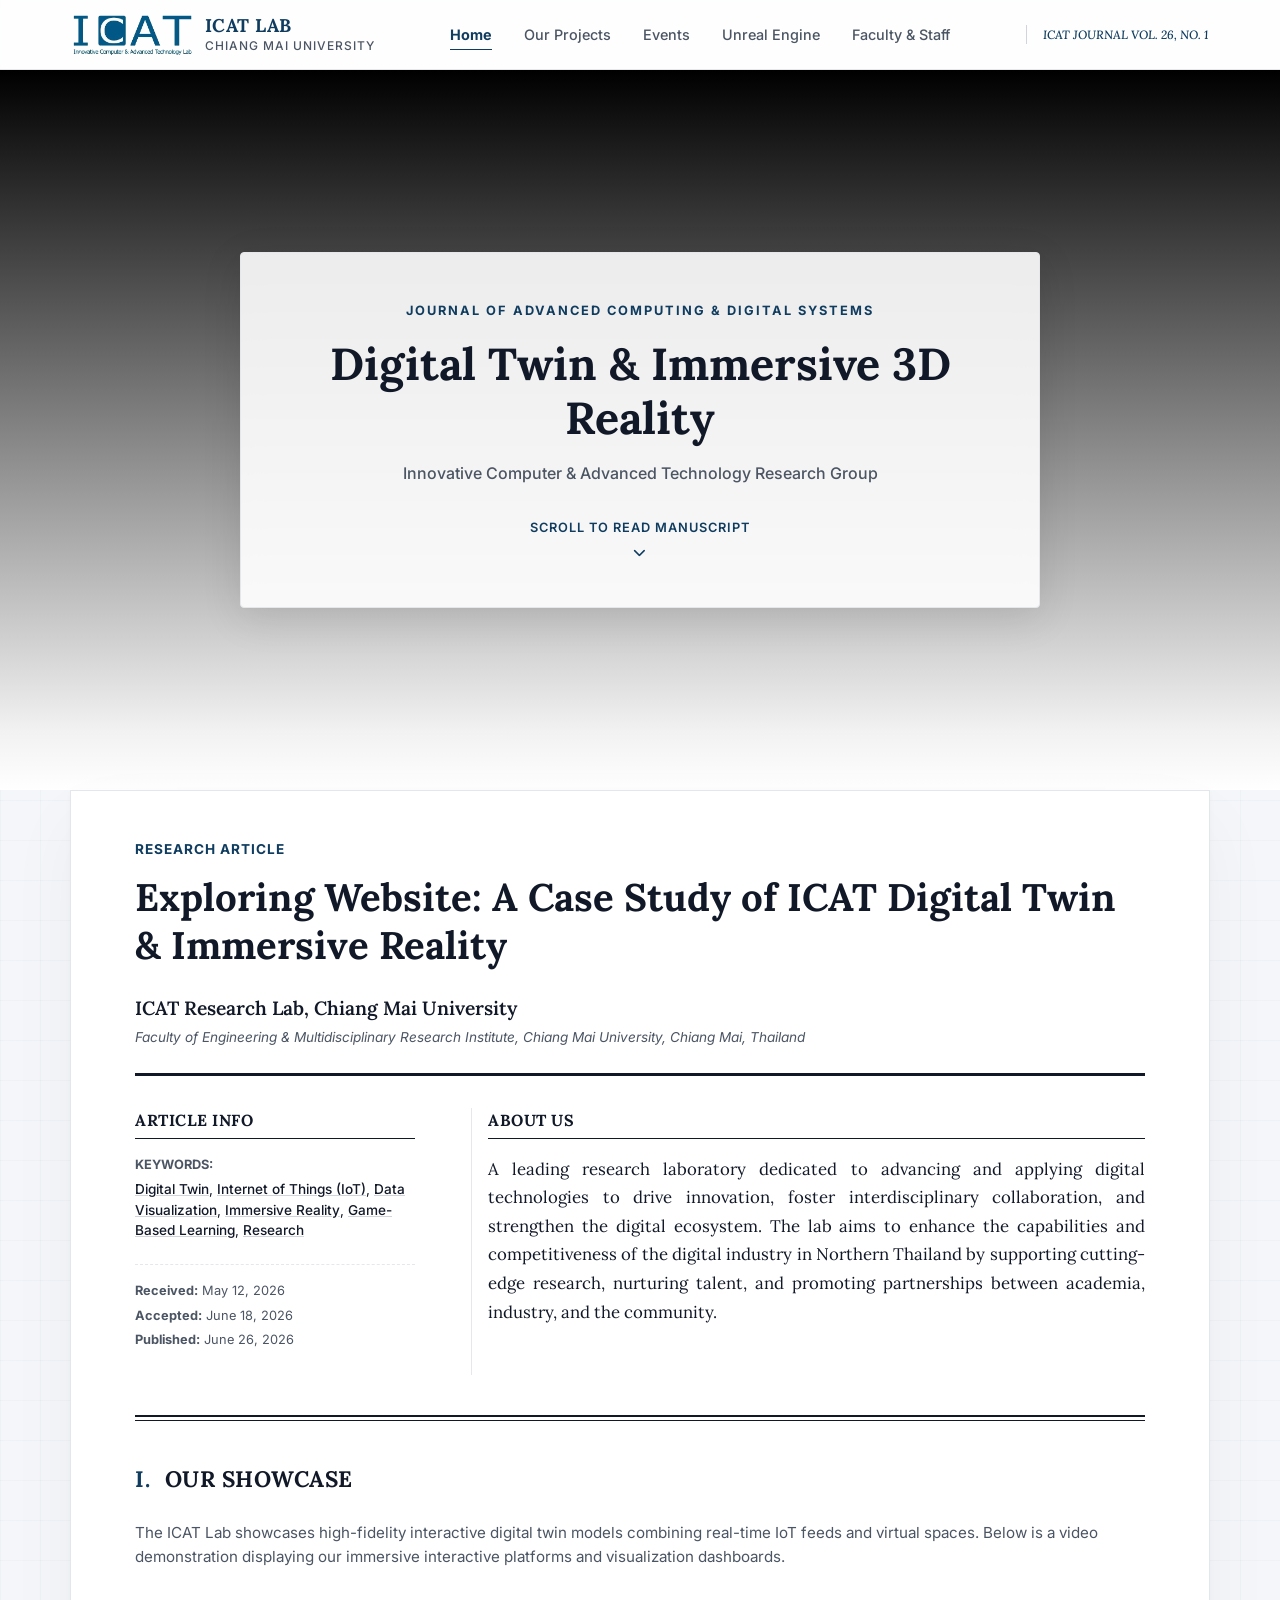
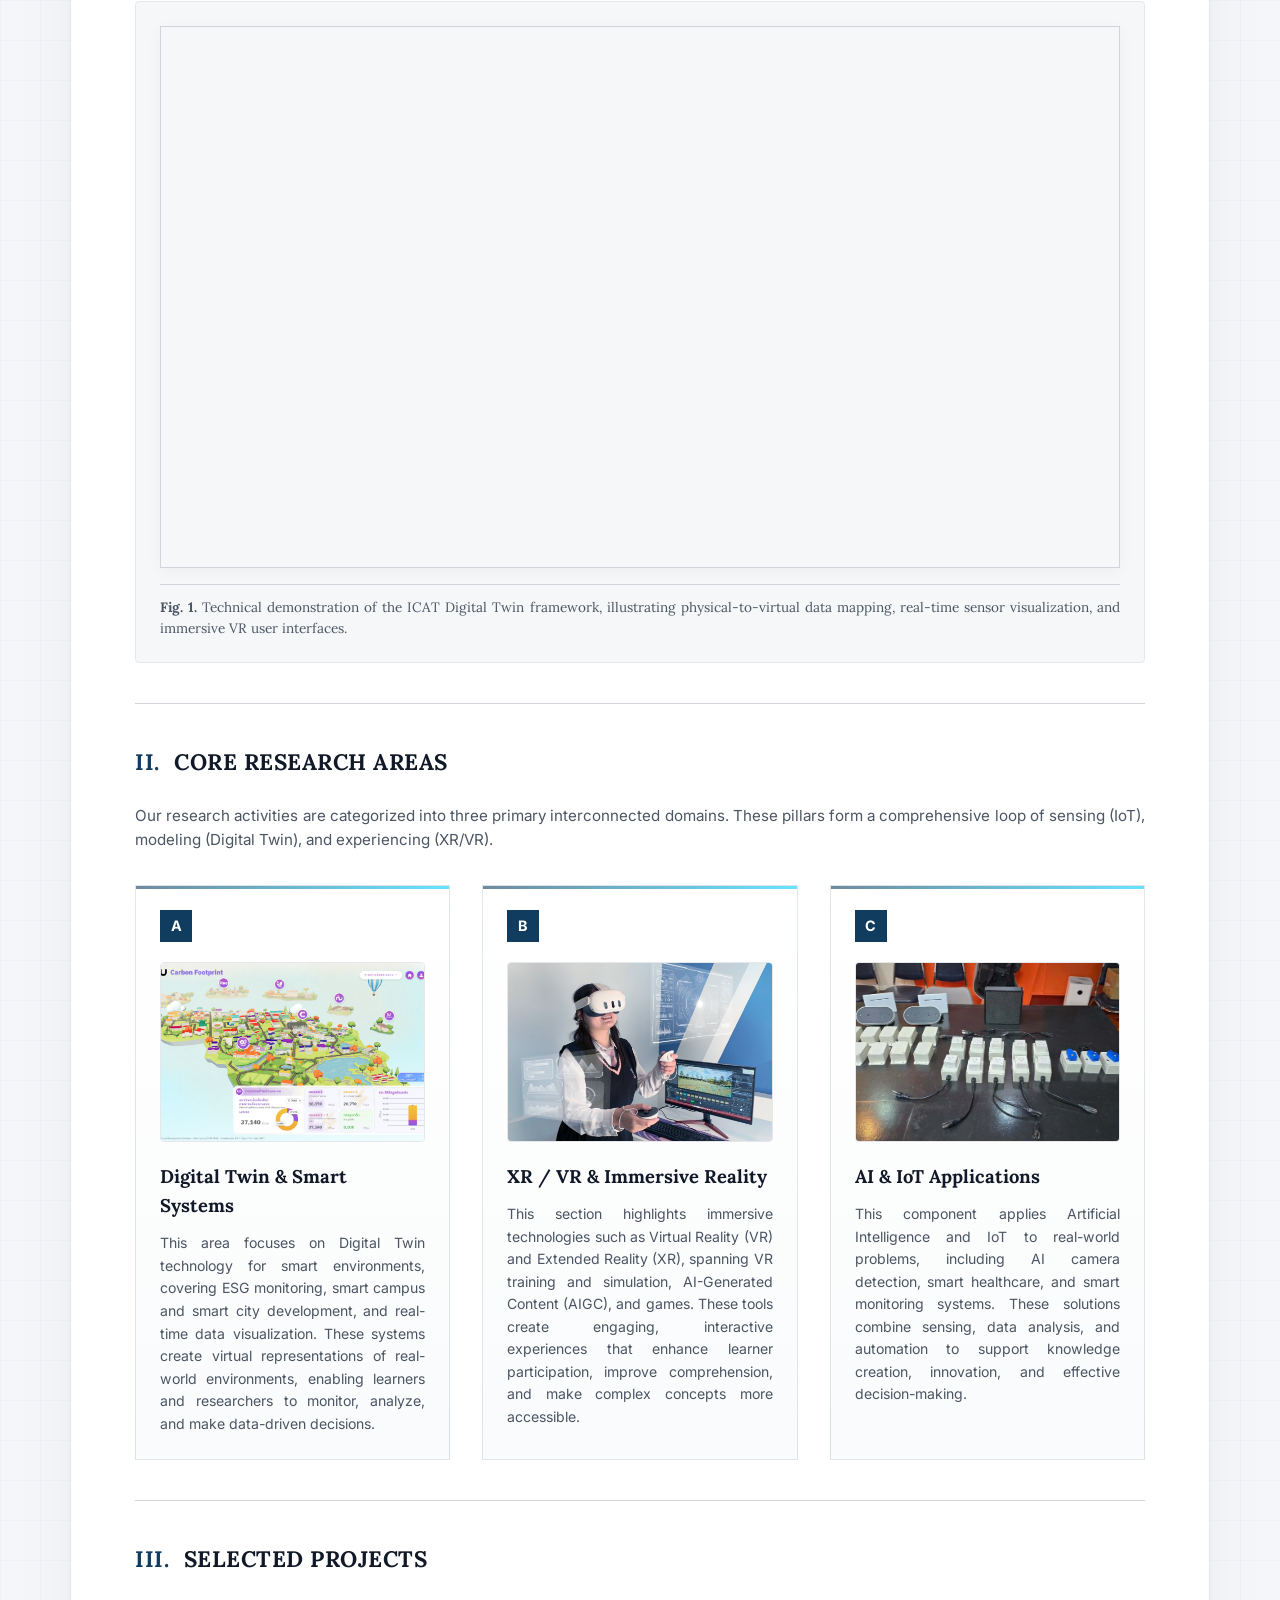
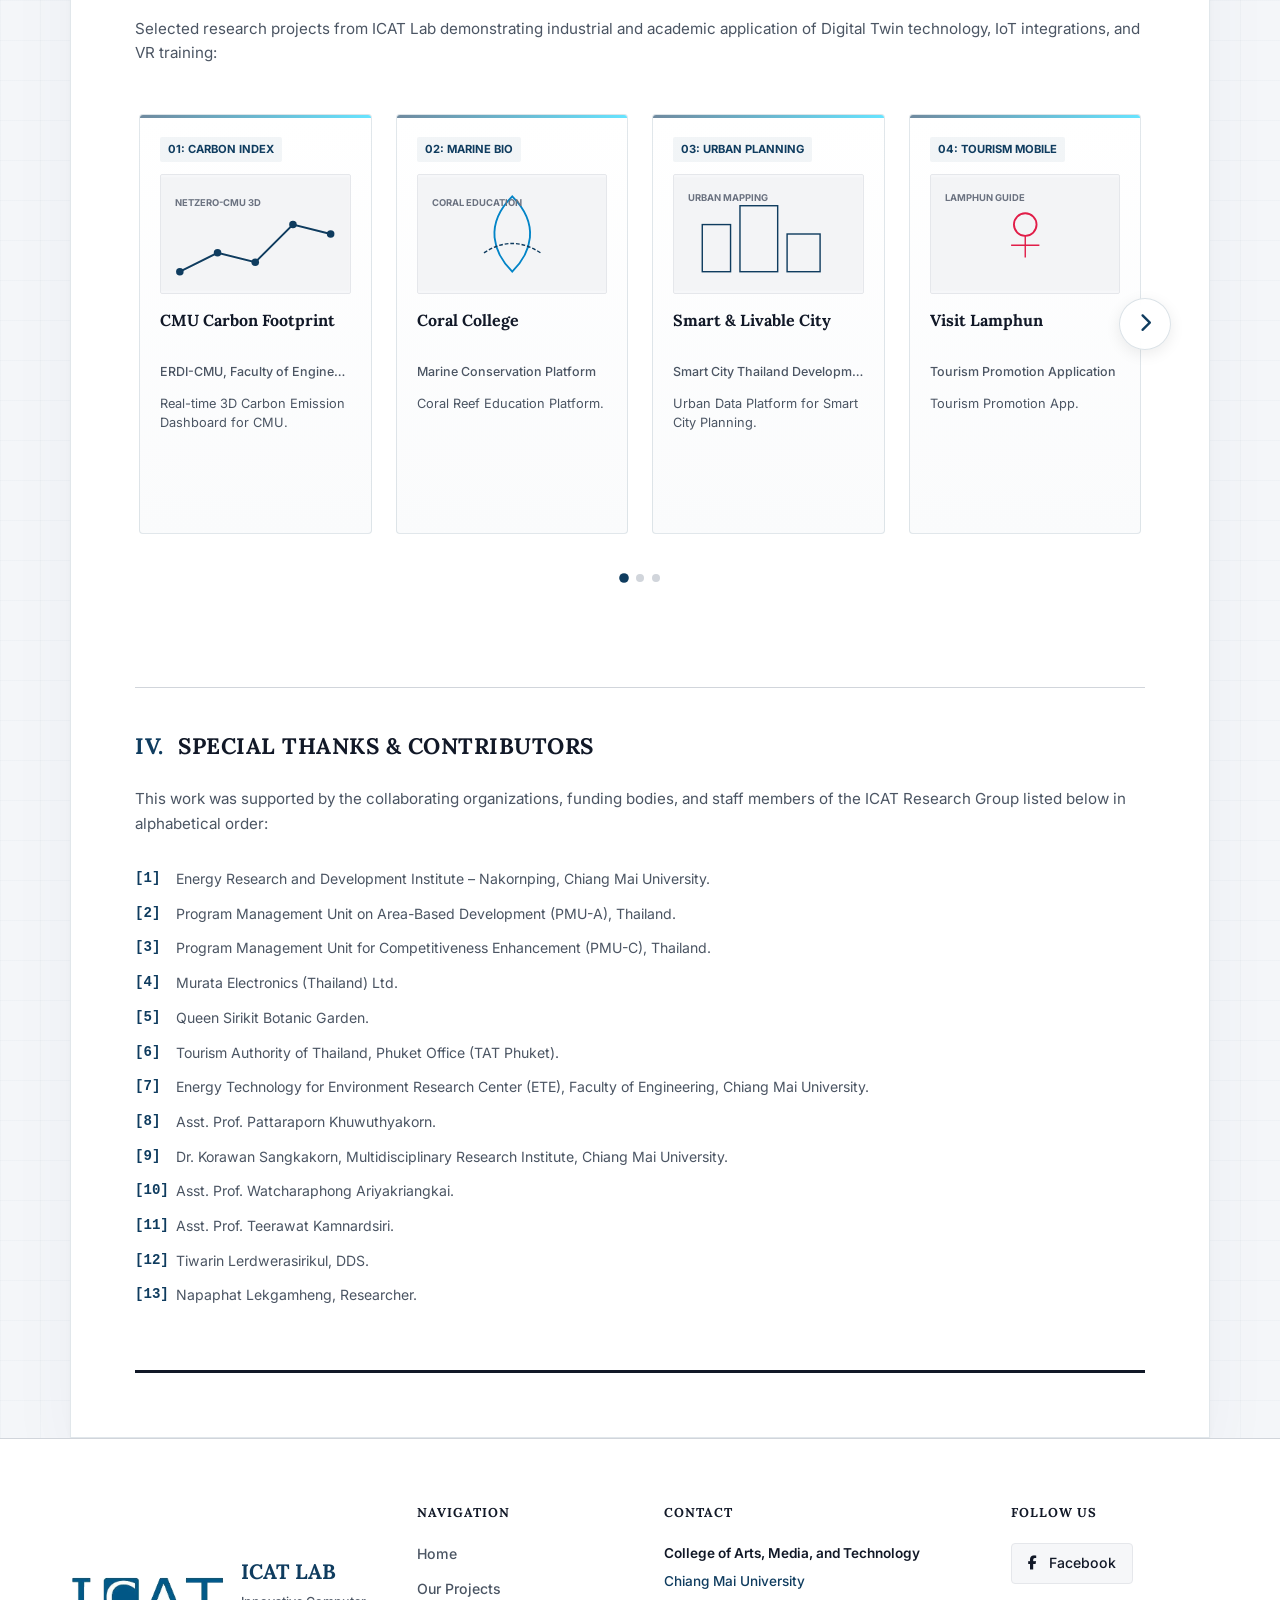
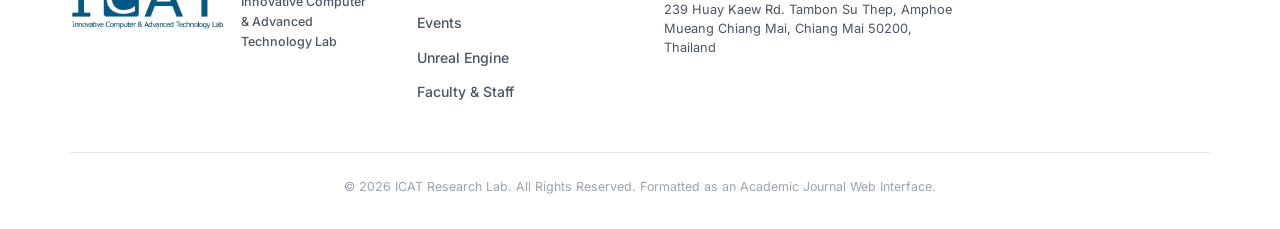
==== index.html @ f5210099 "New_commit" ====
<!DOCTYPE html>
<html lang="en">

<head>
  <meta charset="UTF-8">
  <meta name="viewport" content="width=device-width, initial-scale=1.0">
  <title>ICAT Research Lab | Digital Twin & Immersive Reality Case Study</title>

  <!-- SEO Meta Tags -->
  <meta name="description"
    content="Research paper and case study on Digital Twin, XR/VR, Immersive Reality, and AI/IoT applications by ICAT Lab, Chiang Mai University.">
  <meta name="keywords" content="Digital Twin, IoT, Immersive Reality, VR, XR, AI, Research, Chiang Mai University">

  <!-- Google Fonts: Lora (for Serif academic look) & Inter (for Sans-serif modern clean layout) -->
  <link rel="preconnect" href="https://fonts.googleapis.com">
  <link rel="preconnect" href="https://fonts.gstatic.com" crossorigin>
  <link
    href="https://fonts.googleapis.com/css2?family=Inter:wght@300;400;500;600;700&family=Lora:ital,wght@0,400;0,500;0,600;0,700;1,400;1,500&display=swap"
    rel="stylesheet">

  <!-- FontAwesome Icons for UI elements and Social links -->
  <link rel="stylesheet" href="https://cdnjs.cloudflare.com/ajax/libs/font-awesome/6.4.0/css/all.min.css">

  <!-- Stylesheets -->
  <link rel="stylesheet" href="index.css">
</head>

<body>

  <!-- Pinned Academic Header / Navbar -->
  <header class="journal-navbar" id="top-nav">
    <div class="nav-container">
      <div class="nav-logo">
        <img src="logo.png" alt="ICAT Lab Logo" id="logo-img">
        <div class="logo-text">
          <span class="lab-title">ICAT LAB</span>
          <span class="lab-sub">Chiang Mai University</span>
        </div>
      </div>
      <nav class="nav-links">
        <a href="index.html" class="nav-item active-nav-item">Home</a>
        <a href="projects.html" class="nav-item">Our Projects</a>
        <a href="events.html" class="nav-item">Events</a>
        <a href="unreal.html" class="nav-item">Unreal Engine</a>
        <a href="staff.html" class="nav-item">Faculty & Staff</a>
      </nav>
      <div class="journal-meta-tag">
        <span>ICAT JOURNAL VOL. 26, NO. 1</span>
      </div>
    </div>
  </header>

  <!-- Section: Video Hero Banner (Opening Loop Video) -->
  <section class="hero-video-section">
    <div class="video-background-container">
      <!-- YouTube Embed with loop, autoplay, mute, controls hidden -->
      <iframe
        src="https://www.youtube.com/embed/SGvApu3z-Dc?autoplay=1&mute=1&loop=1&playlist=SGvApu3z-Dc&controls=0&showinfo=0&rel=0&modestbranding=1&iv_load_policy=3&playsinline=1&enablejsapi=1"
        title="ICAT Lab Loop Video" frameborder="0"
        allow="accelerometer; autoplay; clipboard-write; encrypted-media; gyroscope; picture-in-picture"
        allowfullscreen>
      </iframe>
    </div>
    <div class="hero-overlay">
      <div class="hero-text-card">
        <p class="journal-prefix">JOURNAL OF ADVANCED COMPUTING & DIGITAL SYSTEMS</p>
        <h1 class="hero-main-title">Digital Twin & Immersive 3D Reality</h1>
        <p class="hero-author-list">Innovative Computer & Advanced Technology Research Group</p>
        <div class="scroll-down-hint">
          <span>Scroll to Read Manuscript</span>
          <i class="fa-solid fa-chevron-down"></i>
        </div>
      </div>
    </div>
  </section>

  <!-- Main Content Container styled like a Journal Paper -->
  <main class="paper-layout">

    <!-- Paper Header Page Metadata -->
    <header class="paper-header">
      <div class="paper-category">RESEARCH ARTICLE</div>
      <h1 class="paper-title" id="article-title">Exploring Website: A Case Study of ICAT Digital Twin & Immersive
        Reality</h1>

      <div class="paper-authors">
        <p class="author-names">ICAT Research Lab, Chiang Mai University</p>
        <p class="author-affiliations">Faculty of Engineering & Multidisciplinary Research Institute, Chiang Mai
          University, Chiang Mai, Thailand</p>
      </div>

      <!-- Thick Line Divider typical of journals -->
      <hr class="paper-divider-thick">
    </header>

    <!-- Section I: Article Info & About Us (Abstract) -->
    <section class="paper-section abstract-section-grid" id="about">

      <!-- Article Info Column -->
      <div class="article-info-col">
        <h3 class="side-heading">ARTICLE INFO</h3>

        <div class="info-block">
          <span class="info-label">Keywords:</span>
          <p class="keywords-list">
            <span>Digital Twin</span>,
            <span>Internet of Things (IoT)</span>,
            <span>Data Visualization</span>,
            <span>Immersive Reality</span>,
            <span>Game-Based Learning</span>,
            <span>Research</span>
          </p>
        </div>

        <div class="info-block dates-block">
          <p><strong>Received:</strong> May 12, 2026</p>
          <p><strong>Accepted:</strong> June 18, 2026</p>
          <p><strong>Published:</strong> June 26, 2026</p>
        </div>
      </div>

      <!-- About Us / Abstract Column -->
      <div class="about-abstract-col">
        <h3 class="side-heading">ABOUT US</h3>
        <p class="abstract-text">
          A leading research laboratory dedicated to advancing and applying digital technologies to drive innovation,
          foster interdisciplinary collaboration, and strengthen the digital ecosystem. The lab aims to enhance the
          capabilities and competitiveness of the digital industry in Northern Thailand by supporting cutting-edge
          research, nurturing talent, and promoting partnerships between academia, industry, and the community.
        </p>
      </div>

    </section>

    <!-- Double line divider standard in IEEE/Academic formats -->
    <div class="paper-divider-double"></div>

    <!-- Section II: Our Showcase (Event Video) -->
    <section class="paper-section section-showcase" id="showcase">
      <h2 class="section-title"><span class="section-num">I.</span> OUR SHOWCASE</h2>

      <div class="showcase-content">
        <p class="section-paragraph">
          The ICAT Lab showcases high-fidelity interactive digital twin models combining real-time IoT feeds and virtual
          spaces. Below is a video demonstration displaying our immersive interactive platforms and visualization
          dashboards.
        </p>

        <!-- Video Container styled like a Figure in a paper -->
        <div class="paper-figure-wrapper">
          <div class="video-container">
            <iframe src="https://www.youtube.com/embed/xUAVNhBEi8I?start=48" title="ICAT Lab Showcase Video"
              frameborder="0"
              allow="accelerometer; autoplay; clipboard-write; encrypted-media; gyroscope; picture-in-picture"
              allowfullscreen>
            </iframe>
          </div>
          <figcaption class="figure-caption">
            <strong>Fig. 1.</strong> Technical demonstration of the ICAT Digital Twin framework, illustrating
            physical-to-virtual data mapping, real-time sensor visualization, and immersive VR user interfaces.
          </figcaption>
        </div>
      </div>
    </section>

    <hr class="paper-divider-thin">

    <!-- Section III: Core Research Areas -->
    <section class="paper-section section-research" id="research">
      <h2 class="section-title"><span class="section-num">II.</span> CORE RESEARCH AREAS</h2>

      <p class="section-paragraph justify-text">
        Our research activities are categorized into three primary interconnected domains. These pillars form a
        comprehensive loop of sensing (IoT), modeling (Digital Twin), and experiencing (XR/VR).
      </p>

      <div class="research-grid">
        <!-- Area A -->
        <div class="research-column">
          <div class="column-header-box">A</div>
          <div class="research-image-wrapper">
            <img src="DigitalTwin.png" alt="Digital Twin & Smart Systems">
          </div>
          <h3 class="column-title">Digital Twin & Smart Systems</h3>
          <p class="column-text justify-text">
            This area focuses on Digital Twin technology for smart environments, covering ESG monitoring, smart campus
            and smart city development, and real-time data visualization. These systems create virtual representations
            of real-world environments, enabling learners and researchers to monitor, analyze, and make data-driven
            decisions.
          </p>
        </div>

        <!-- Area B -->
        <div class="research-column">
          <div class="column-header-box">B</div>
          <div class="research-image-wrapper">
            <img src="XRVR.jpg" alt="XR / VR & Immersive Reality">
          </div>
          <h3 class="column-title">XR / VR & Immersive Reality</h3>
          <p class="column-text justify-text">
            This section highlights immersive technologies such as Virtual Reality (VR) and Extended Reality (XR),
            spanning VR training and simulation, AI-Generated Content (AIGC), and games. These tools create engaging,
            interactive experiences that enhance learner participation, improve comprehension, and make complex concepts
            more accessible.
          </p>
        </div>

        <!-- Area C -->
        <div class="research-column">
          <div class="column-header-box">C</div>
          <div class="research-image-wrapper">
            <img src="AInIot.jpg" alt="AI & IoT Applications">
          </div>
          <h3 class="column-title">AI & IoT Applications</h3>
          <p class="column-text justify-text">
            This component applies Artificial Intelligence and IoT to real-world problems, including AI camera
            detection, smart healthcare, and smart monitoring systems. These solutions combine sensing, data analysis,
            and automation to support knowledge creation, innovation, and effective decision-making.
          </p>
        </div>
      </div>
    </section>

    <hr class="paper-divider-thin">

    <!-- Section IV: Our Projects (Carousel Slider) -->
    <section class="paper-section section-projects" id="projects">
      <div class="projects-section-header">
        <h2 class="section-title"><span class="section-num">III.</span> SELECTED PROJECTS</h2>
      </div>

      <p class="section-paragraph">
        Selected research projects from ICAT Lab demonstrating industrial and academic application of Digital Twin
        technology, IoT integrations, and VR training:
      </p>

      <!-- Carousel Outer Container -->
      <div class="carousel-container-wrapper">
        <button class="carousel-btn btn-prev" aria-label="Previous Projects" id="prev-btn">
          <i class="fa-solid fa-chevron-left"></i>
        </button>
        <div class="carousel-viewport">
          <div class="carousel-track" id="projects-track">

            <!-- Project 1: CMU Carbon Footprint -->
            <article class="project-card">
              <div class="project-card-header">
                <span class="project-tag">01: CARBON INDEX</span>
              </div>
              <a href="https://netzero-cmu-phase-2.vercel.app" target="_blank" rel="noopener noreferrer"
                class="project-link-wrapper" title="Launch CMU Carbon Footprint Dashboard">
                <div class="project-thumbnail">
                  <svg viewBox="0 0 200 120" xmlns="http://www.w3.org/2000/svg">
                    <rect width="200" height="120" fill="#f3f4f6" />
                    <path d="M20,100 L60,80 L100,90 L140,50 L180,60" fill="none" stroke="#0f3c5f" stroke-width="2" />
                    <circle cx="20" cy="100" r="4" fill="#0f3c5f" />
                    <circle cx="60" cy="80" r="4" fill="#0f3c5f" />
                    <circle cx="100" cy="90" r="4" fill="#0f3c5f" />
                    <circle cx="140" cy="50" r="4" fill="#0f3c5f" />
                    <circle cx="180" cy="60" r="4" fill="#0f3c5f" />
                    <text x="15" y="30" font-family="Inter" font-size="10" fill="#6b7280" font-weight="bold">NETZERO-CMU
                      3D</text>
                  </svg>
                </div>
              </a>
              <h4 class="project-title">CMU Carbon Footprint</h4>
              <p class="project-authors">ERDI-CMU, Faculty of Engineering</p>
              <p class="project-abstract">
                Real-time 3D Carbon Emission Dashboard for CMU.
              </p>
            </article>

            <!-- Project 2: Coral College -->
            <article class="project-card">
              <div class="project-card-header">
                <span class="project-tag">02: MARINE BIO</span>
              </div>
              <a href="https://coralcollegethailand.org/" target="_blank" rel="noopener noreferrer"
                class="project-link-wrapper" title="Open Coral College Platform">
                <div class="project-thumbnail">
                  <svg viewBox="0 0 200 120" xmlns="http://www.w3.org/2000/svg">
                    <rect width="200" height="120" fill="#f3f4f6" />
                    <path d="M100,100 C80,80 70,50 100,20 C130,50 120,80 100,100 Z" fill="none" stroke="#0284c7"
                      stroke-width="2" />
                    <path d="M70,80 Q100,60 130,80" fill="none" stroke="#0f3c5f" stroke-width="1.5"
                      stroke-dasharray="4 2" />
                    <text x="15" y="30" font-family="Inter" font-size="10" fill="#6b7280" font-weight="bold">CORAL
                      EDUCATION</text>
                  </svg>
                </div>
              </a>
              <h4 class="project-title">Coral College</h4>
              <p class="project-authors">Marine Conservation Platform</p>
              <p class="project-abstract">
                Coral Reef Education Platform.
              </p>
            </article>

            <!-- Project 3: Smart & Livable City -->
            <article class="project-card">
              <div class="project-card-header">
                <span class="project-tag">03: URBAN PLANNING</span>
              </div>
              <a href="https://smartlivablecityth.com/" target="_blank" rel="noopener noreferrer"
                class="project-link-wrapper" title="Open Smart & Livable City Dashboard">
                <div class="project-thumbnail">
                  <svg viewBox="0 0 200 120" xmlns="http://www.w3.org/2000/svg">
                    <rect width="200" height="120" fill="#f3f4f6" />
                    <rect x="30" y="50" width="30" height="50" fill="none" stroke="#0f3c5f" stroke-width="1.5" />
                    <rect x="70" y="30" width="40" height="70" fill="none" stroke="#0f3c5f" stroke-width="1.5" />
                    <rect x="120" y="60" width="35" height="40" fill="none" stroke="#0f3c5f" stroke-width="1.5" />
                    <text x="15" y="25" font-family="Inter" font-size="10" fill="#6b7280" font-weight="bold">URBAN
                      MAPPING</text>
                  </svg>
                </div>
              </a>
              <h4 class="project-title">Smart & Livable City</h4>
              <p class="project-authors">Smart City Thailand Development Group</p>
              <p class="project-abstract">
                Urban Data Platform for Smart City Planning.
              </p>
            </article>

            <!-- Project 4: Visit Lamphun -->
            <article class="project-card">
              <div class="project-card-header">
                <span class="project-tag">04: TOURISM MOBILE</span>
              </div>
              <a href="https://visit-lamphun.web.app/" target="_blank" rel="noopener noreferrer"
                class="project-link-wrapper" title="Open Visit Lamphun Portal">
                <div class="project-thumbnail">
                  <svg viewBox="0 0 200 120" xmlns="http://www.w3.org/2000/svg">
                    <rect width="200" height="120" fill="#f3f4f6" />
                    <circle cx="100" cy="50" r="12" fill="none" stroke="#e11d48" stroke-width="2" />
                    <path d="M100,62 L100,85 M85,72 L115,72" stroke="#e11d48" stroke-width="1.5" />
                    <text x="15" y="25" font-family="Inter" font-size="10" fill="#6b7280" font-weight="bold">LAMPHUN
                      GUIDE</text>
                  </svg>
                </div>
              </a>
              <h4 class="project-title">Visit Lamphun</h4>
              <p class="project-authors">Tourism Promotion Application</p>
              <p class="project-abstract">
                Tourism Promotion App.
              </p>
            </article>

            <!-- Project 5: Exerbrain CMU -->
            <article class="project-card">
              <div class="project-card-header">
                <span class="project-tag">05: CLINICAL XR</span>
              </div>
              <a href="https://exerbrain.ams.cmu.ac.th/" target="_blank" rel="noopener noreferrer"
                class="project-link-wrapper" title="Open Exerbrain CMU Platform">
                <div class="project-thumbnail">
                  <svg viewBox="0 0 200 120" xmlns="http://www.w3.org/2000/svg">
                    <rect width="200" height="120" fill="#f3f4f6" />
                    <path d="M10,60 Q50,20 100,60 T190,60" fill="none" stroke="#ef4444" stroke-width="2" />
                    <circle cx="100" cy="60" r="15" fill="none" stroke="#0f3c5f" stroke-dasharray="4 2" />
                    <text x="15" y="25" font-family="Inter" font-size="10" fill="#6b7280" font-weight="bold">STROKE
                      REHAB</text>
                  </svg>
                </div>
              </a>
              <h4 class="project-title">Exerbrain CMU</h4>
              <p class="project-authors">Faculty of Associated Medical Sciences</p>
              <p class="project-abstract">
                Support Platform for Continuous Rehabilitation in Chronic Stroke Patients.
              </p>
            </article>

            <!-- Project 6: Botanic Garden -->
            <article class="project-card">
              <div class="project-card-header">
                <span class="project-tag">06: AR SIMULATION</span>
              </div>
              <a href="https://bontanicgraden-phase2.web.app/" target="_blank" rel="noopener noreferrer"
                class="project-link-wrapper" title="Open Botanic Garden AR Platform">
                <div class="project-thumbnail">
                  <svg viewBox="0 0 200 120" xmlns="http://www.w3.org/2000/svg">
                    <rect width="200" height="120" fill="#f3f4f6" />
                    <path d="M100,15 L125,50 L100,85 L75,50 Z" fill="none" stroke="#16a34a" stroke-width="2" />
                    <line x1="100" y1="15" x2="100" y2="85" stroke="#16a34a" stroke-width="1.5" />
                    <text x="15" y="25" font-family="Inter" font-size="10" fill="#6b7280" font-weight="bold">QUEEN
                      SIRIKIT BOTANIC</text>
                  </svg>
                </div>
              </a>
              <h4 class="project-title">Botanic Garden</h4>
              <p class="project-authors">Queen Sirikit Botanic Research Group</p>
              <p class="project-abstract">
                AR Platform for Queen Sirikit Botanic Garden.
              </p>
            </article>

            <!-- Project 7: Muteru (มูเตลู) -->
            <article class="project-card">
              <div class="project-card-header">
                <span class="project-tag">07: CULTURE TRAVEL</span>
              </div>
              <a href="https://camt-muteru.web.app/login" target="_blank" rel="noopener noreferrer"
                class="project-link-wrapper" title="Open Muteru App">
                <div class="project-thumbnail">
                  <svg viewBox="0 0 200 120" xmlns="http://www.w3.org/2000/svg">
                    <rect width="200" height="120" fill="#f3f4f6" />
                    <circle cx="100" cy="60" r="22" fill="none" stroke="#d97706" stroke-width="1.5" />
                    <polygon points="100,28 105,43 120,43 108,53 112,68 100,58 88,68 92,53 80,43 95,43" fill="#d97706"
                      opacity="0.8" />
                    <text x="15" y="20" font-family="Inter" font-size="10" fill="#6b7280" font-weight="bold">FAITH
                      TOURISM</text>
                  </svg>
                </div>
              </a>
              <h4 class="project-title">Muteru (มูเตลู)</h4>
              <p class="project-authors">CAMT Faith & Fortune Group</p>
              <p class="project-abstract">
                Travel App for Faith & Fortune Tourism.
              </p>
            </article>

            <!-- Project 8: Let's Fill CMU -->
            <article class="project-card">
              <div class="project-card-header">
                <span class="project-tag">08: GAME SIMULATOR</span>
              </div>
              <a href="https://letfill-cmu.web.app/" target="_blank" rel="noopener noreferrer"
                class="project-link-wrapper" title="Open Let's Fill CMU Game">
                <div class="project-thumbnail">
                  <svg viewBox="0 0 200 120" xmlns="http://www.w3.org/2000/svg">
                    <rect width="200" height="120" fill="#f3f4f6" />
                    <path d="M70,40 Q100,30 130,40 Q140,80 100,100 Q60,80 70,40 Z" fill="none" stroke="#0f3c5f"
                      stroke-width="2" />
                    <text x="15" y="25" font-family="Inter" font-size="10" fill="#6b7280" font-weight="bold">DENTAL
                      TRAINER</text>
                  </svg>
                </div>
              </a>
              <h4 class="project-title">Let's Fill CMU</h4>
              <p class="project-authors">Faculty of Dentistry, CMU</p>
              <p class="project-abstract">
                Dental Treatment Simulation Game.
              </p>
            </article>

            <!-- Project 9: ICAT Digital Twin -->
            <article class="project-card">
              <div class="project-card-header">
                <span class="project-tag">09: 3D DIGITAL TWIN</span>
              </div>
              <a href="https://icat-iot.web.app/" target="_blank" rel="noopener noreferrer" class="project-link-wrapper"
                title="Open ICAT Digital Twin Visualizer">
                <div class="project-thumbnail">
                  <svg viewBox="0 0 200 120" xmlns="http://www.w3.org/2000/svg">
                    <rect width="200" height="120" fill="#f3f4f6" />
                    <ellipse cx="100" cy="60" rx="50" ry="20" fill="none" stroke="#0f3c5f" stroke-dasharray="4 2" />
                    <rect x="75" y="45" width="50" height="30" fill="#0f3c5f" opacity="0.3" stroke="#0f3c5f"
                      stroke-width="1" />
                    <text x="15" y="25" font-family="Inter" font-size="10" fill="#6b7280" font-weight="bold">WEBGL
                      VIEWPORT</text>
                  </svg>
                </div>
              </a>
              <h4 class="project-title">ICAT Digital Twin</h4>
              <p class="project-authors">ICAT Research Lab Group</p>
              <p class="project-abstract">
                Web-Based 3D Data Visualization Platform.
              </p>
            </article>

          </div>
        </div>
        <button class="carousel-btn btn-next" aria-label="Next Projects" id="next-btn">
          <i class="fa-solid fa-chevron-right"></i>
        </button>
      </div>

      <!-- Carousel Indicator Dots -->
      <div class="carousel-dots" id="carousel-dots-container"></div>

      <!-- Collapsible Project Details Panel -->
      <div class="project-details-wrapper details-reveal-section" id="project-details-container"
        style="position: relative;">
        <!-- New Floating Circular Close Button -->
        <button class="close-details-btn-round" id="close-project-details" aria-label="Close details">
          <i class="fa-solid fa-xmark"></i>
        </button>

        <div class="project-details-content">
          <div class="project-details-grid">
            <div class="project-details-text-side">
              <span class="project-details-tag" id="detail-project-tag">01: CARBON INDEX</span>
              <h3 class="project-details-title" id="detail-project-title">CMU Carbon Footprint</h3>
              <p class="project-details-authors" id="detail-project-authors">ERDI-CMU, Faculty of Engineering</p>

              <!-- New Technical Specs Grid -->
              <div class="tech-specs-grid">
                <div class="spec-item">
                  <span class="spec-label"><i class="fa-solid fa-layer-group"></i> Stack:</span>
                  <span class="spec-val" id="detail-spec-tech">WebGL / Three.js / IoT API</span>
                </div>
                <div class="spec-item">
                  <span class="spec-label"><i class="fa-solid fa-laptop-code"></i> Platform:</span>
                  <span class="spec-val" id="detail-spec-platform">Web Dashboard</span>
                </div>
                <div class="spec-item">
                  <span class="spec-label"><i class="fa-solid fa-circle-check"></i> Status:</span>
                  <span class="spec-val spec-badge" id="detail-spec-status">Active Deployment</span>
                </div>
                <div class="spec-item">
                  <span class="spec-label"><i class="fa-solid fa-handshake"></i> Partner:</span>
                  <span class="spec-val" id="detail-spec-collab">Faculty of Engineering</span>
                </div>
              </div>

              <p class="project-details-abstract justify-text" id="detail-project-abstract">
                Real-time 3D Carbon Emission Dashboard for CMU.
              </p>

              <!-- Centered CTA Link -->
              <div class="centered-cta-container">
                <a href="#" target="_blank" rel="noopener noreferrer" class="visit-project-btn"
                  id="detail-project-link">
                  <i class="fa-solid fa-paper-plane"></i>
                  <span>Launch Project Platform</span>
                </a>
              </div>
            </div>

            <!-- Modernized Window Mockup Preview Side -->
            <div class="project-details-preview-side">
              <div class="details-window-frame">
                <div class="window-bar">
                  <span class="window-dot red"></span>
                  <span class="window-dot yellow"></span>
                  <span class="window-dot green"></span>
                  <span class="window-title">Dossier Visualizer</span>
                </div>
                <div class="window-content" id="detail-project-preview">
                  <!-- SVG preview injected dynamically -->
                </div>
              </div>
            </div>
          </div>
        </div>
      </div>
    </section>

    <hr class="paper-divider-thin">

    <!-- Section V: References / Special Thanks (Staff & Contributors) -->
    <section class="paper-section section-thanks" id="thanks">
      <h2 class="section-title"><span class="section-num">IV.</span> SPECIAL THANKS & CONTRIBUTORS</h2>
      <p class="section-paragraph">
        This work was supported by the collaborating organizations, funding bodies, and staff members of the ICAT
        Research Group listed below in alphabetical order:
      </p>

      <!-- Styled like IEEE references -->
      <div class="references-list">
        <div class="ref-item">
          <span class="ref-number">[1]</span>
          <span class="ref-content">Energy Research and Development Institute – Nakornping, Chiang Mai
            University.</span>
        </div>
        <div class="ref-item">
          <span class="ref-number">[2]</span>
          <span class="ref-content">Program Management Unit on Area-Based Development (PMU-A), Thailand.</span>
        </div>
        <div class="ref-item">
          <span class="ref-number">[3]</span>
          <span class="ref-content">Program Management Unit for Competitiveness Enhancement (PMU-C), Thailand.</span>
        </div>
        <div class="ref-item">
          <span class="ref-number">[4]</span>
          <span class="ref-content">Murata Electronics (Thailand) Ltd.</span>
        </div>
        <div class="ref-item">
          <span class="ref-number">[5]</span>
          <span class="ref-content">Queen Sirikit Botanic Garden.</span>
        </div>
        <div class="ref-item">
          <span class="ref-number">[6]</span>
          <span class="ref-content">Tourism Authority of Thailand, Phuket Office (TAT Phuket).</span>
        </div>
        <div class="ref-item">
          <span class="ref-number">[7]</span>
          <span class="ref-content">Energy Technology for Environment Research Center (ETE), Faculty of Engineering,
            Chiang Mai University.</span>
        </div>
        <div class="ref-item">
          <span class="ref-number">[8]</span>
          <span class="ref-content">Asst. Prof. Pattaraporn Khuwuthyakorn.</span>
        </div>
        <div class="ref-item">
          <span class="ref-number">[9]</span>
          <span class="ref-content">Dr. Korawan Sangkakorn, Multidisciplinary Research Institute, Chiang Mai
            University.</span>
        </div>
        <div class="ref-item">
          <span class="ref-number">[10]</span>
          <span class="ref-content">Asst. Prof. Watcharaphong Ariyakriangkai.</span>
        </div>
        <div class="ref-item">
          <span class="ref-number">[11]</span>
          <span class="ref-content">Asst. Prof. Teerawat Kamnardsiri.</span>
        </div>
        <div class="ref-item">
          <span class="ref-number">[12]</span>
          <span class="ref-content">Tiwarin Lerdwerasirikul, DDS.</span>
        </div>
        <div class="ref-item">
          <span class="ref-number">[13]</span>
          <span class="ref-content">Napaphat Lekgamheng, Researcher.</span>
        </div>
      </div>
    </section>

    <!-- Thick bottom line indicating the end of the manuscript -->
    <hr class="paper-divider-thick page-end-divider">

  </main>

  <!-- Section VI: Footer section containing Logo, Navbar duplications, and Follow Links -->
  <footer class="journal-footer">
    <div class="footer-container">

      <!-- Logo Block -->
      <div class="footer-logo-block">
        <img src="logo.png" alt="ICAT Lab Logo" class="footer-logo">
        <div class="footer-logo-text">
          <h4>ICAT LAB</h4>
          <p>Innovative Computer & Advanced Technology Lab</p>
        </div>
      </div>

      <!-- Navigation Links -->
      <div class="footer-nav">
        <h5>NAVIGATION</h5>
        <div class="footer-nav-links">
          <a href="index.html">Home</a>
          <a href="projects.html">Our Projects</a>
          <a href="events.html">Events</a>
          <a href="unreal.html">Unreal Engine</a>
          <a href="staff.html">Faculty & Staff</a>
        </div>
      </div>

      <!-- Contact Block -->
      <div class="footer-contact">
        <h5>CONTACT</h5>
        <p class="contact-title">College of Arts, Media, and Technology</p>
        <p class="contact-sub">Chiang Mai University</p>
        <p class="contact-address">
          239 Huay Kaew Rd. Tambon Su Thep, Amphoe Mueang Chiang Mai, Chiang Mai 50200, Thailand
        </p>
      </div>

      <!-- Social Media Block -->
      <div class="footer-social">
        <h5>FOLLOW US</h5>
        <a href="https://facebook.com" target="_blank" rel="noopener noreferrer" class="social-icon"
          aria-label="Facebook">
          <i class="fa-brands fa-facebook-f"></i>
          <span>Facebook</span>
        </a>
      </div>

    </div>

    <!-- Copyright details styled like standard publisher metadata -->
    <div class="footer-copyright">
      <p>&copy; 2026 ICAT Research Lab. All Rights Reserved. Formatted as an Academic Journal Web Interface.</p>
    </div>
  </footer>

  <!-- Floating Live Telemetry HUD (Pitch Feature) -->
  <!-- Scripts -->
  <script src="index.js"></script>
</body>

</html>
---- index.css ----
/* --- Design Tokens & Global Variables --- */
:root {
  --bg-primary: #ffffff;
  --bg-secondary: #f6f7f9;
  --text-primary: #111827;
  --text-secondary: #4b5563;
  --text-muted: #9ca3af;
  --academic-blue: #0f3c5f;
  --academic-blue-light: rgba(15, 60, 95, 0.05);
  --border-color: #d1d5db;
  --border-light: #e5e7eb;
  
  --font-serif: 'Lora', Georgia, 'Times New Roman', serif;
  --font-sans: 'Inter', system-ui, -apple-system, sans-serif;
  
  --navbar-height: 70px;
  --transition-smooth: all 0.3s cubic-bezier(0.4, 0, 0.2, 1);
}

/* --- Base Reset & Setup --- */
* {
  box-sizing: border-box;
  margin: 0;
  padding: 0;
}

html {
  scroll-behavior: smooth;
  scroll-padding-top: calc(var(--navbar-height) + 20px);
}

body {
  background-color: var(--bg-secondary);
  color: var(--text-primary);
  font-family: var(--font-sans);
  line-height: 1.6;
  -webkit-font-smoothing: antialiased;
}

/* --- Typography --- */
h1, h2, h3, h4, h5, h6 {
  font-family: var(--font-serif);
  font-weight: 700;
  color: var(--text-primary);
}

.justify-text {
  text-align: justify;
  text-justify: inter-word;
}

/* --- Layout Elements --- */
.paper-layout {
  background-color: var(--bg-primary);
  max-width: 1140px;
  margin: 0 auto;
  padding: 3rem 4rem;
  box-shadow: 0 4px 30px rgba(0, 0, 0, 0.02), 0 1px 3px rgba(0, 0, 0, 0.05);
  border-left: 1px solid var(--border-light);
  border-right: 1px solid var(--border-light);
  position: relative;
  z-index: 2;
}

/* --- Navigation Bar --- */
.journal-navbar {
  position: fixed;
  top: 0;
  left: 0;
  width: 100%;
  height: var(--navbar-height);
  background-color: rgba(255, 255, 255, 0.85);
  backdrop-filter: blur(12px);
  -webkit-backdrop-filter: blur(12px);
  border-bottom: 1px solid var(--border-light);
  z-index: 1000;
  transition: var(--transition-smooth);
}

.nav-container {
  max-width: 1200px;
  height: 100%;
  margin: 0 auto;
  padding: 0 2rem;
  display: flex;
  justify-content: space-between;
  align-items: center;
}

.nav-logo {
  display: flex;
  align-items: center;
  gap: 0.75rem;
  text-decoration: none;
}

#logo-img {
  height: 42px;
  width: auto;
  display: block;
}

.logo-text {
  display: flex;
  flex-direction: column;
}

.lab-title {
  font-family: var(--font-serif);
  font-size: 1.15rem;
  font-weight: 700;
  letter-spacing: 0.5px;
  color: var(--academic-blue);
  line-height: 1.2;
}

.lab-sub {
  font-size: 0.75rem;
  font-weight: 500;
  color: var(--text-secondary);
  text-transform: uppercase;
  letter-spacing: 1px;
}

.nav-links {
  display: flex;
  gap: 2rem;
}

.nav-item {
  text-decoration: none;
  font-family: var(--font-sans);
  font-size: 0.9rem;
  font-weight: 500;
  color: var(--text-secondary);
  transition: var(--transition-smooth);
  position: relative;
  padding: 0.25rem 0;
}

.nav-item::after {
  content: '';
  position: absolute;
  bottom: 0;
  left: 0;
  width: 0;
  height: 1px;
  background-color: var(--academic-blue);
  transition: var(--transition-smooth);
}

.nav-item:hover {
  color: var(--academic-blue);
}

.nav-item:hover::after {
  width: 100%;
}

.journal-meta-tag {
  font-family: var(--font-serif);
  font-size: 0.75rem;
  font-style: italic;
  font-weight: 500;
  color: var(--academic-blue);
  border-left: 1px solid var(--border-color);
  padding-left: 1rem;
}

/* --- Hero Banner (YouTube video loop) --- */
.hero-video-section {
  position: relative;
  width: 100%;
  height: 80vh;
  margin-top: var(--navbar-height);
  overflow: hidden;
  background-color: #000;
}

.video-background-container {
  position: absolute;
  top: 50%;
  left: 50%;
  width: 100%;
  height: 100%;
  transform: translate(-50%, -50%);
  pointer-events: none; /* Prevents user pause on click */
}

.video-background-container iframe {
  position: absolute;
  top: 50%;
  left: 50%;
  width: 100vw;
  height: 56.25vw; /* 16:9 aspect ratio */
  min-height: 80vh;
  min-width: 142.22vh; /* 16:9 aspect ratio */
  transform: translate(-50%, -50%);
  opacity: 0.75;
}

.hero-overlay {
  position: absolute;
  top: 0;
  left: 0;
  width: 100%;
  height: 100%;
  background: linear-gradient(to bottom, rgba(0,0,0,0.4) 0%, rgba(255,255,255,0.95) 92%, #ffffff 100%);
  display: flex;
  justify-content: center;
  align-items: center;
  padding: 2rem;
  z-index: 1;
}

.hero-text-card {
  background-color: rgba(255, 255, 255, 0.9);
  backdrop-filter: blur(10px);
  -webkit-backdrop-filter: blur(10px);
  border: 1px solid var(--border-light);
  border-radius: 4px;
  padding: 3rem 4rem;
  max-width: 800px;
  text-align: center;
  box-shadow: 0 10px 40px rgba(0,0,0,0.1);
  transform: translateY(20px);
  animation: slideUpFade 1s forwards cubic-bezier(0.25, 1, 0.5, 1);
}

.journal-prefix {
  font-size: 0.8rem;
  font-weight: 700;
  letter-spacing: 2px;
  text-transform: uppercase;
  color: var(--academic-blue);
  margin-bottom: 1rem;
}

.hero-main-title {
  font-size: 2.8rem;
  line-height: 1.2;
  margin-bottom: 1rem;
  color: var(--text-primary);
}

.hero-author-list {
  font-size: 1rem;
  color: var(--text-secondary);
  font-weight: 500;
  margin-bottom: 2rem;
}

.scroll-down-hint {
  display: flex;
  flex-direction: column;
  align-items: center;
  gap: 0.5rem;
  color: var(--academic-blue);
  font-size: 0.8rem;
  font-weight: 600;
  text-transform: uppercase;
  letter-spacing: 1px;
}

.scroll-down-hint i {
  animation: bounce 2s infinite;
}

/* --- Paper Dividers (Academic LaTeX styling) --- */
.paper-divider-thick {
  border: 0;
  height: 3px;
  background-color: var(--text-primary);
  margin: 1.5rem 0 2rem 0;
}

.paper-divider-thin {
  border: 0;
  height: 1px;
  background-color: var(--border-color);
  margin: 2.5rem 0;
}

.paper-divider-double {
  height: 6px;
  border-top: 2px solid var(--text-primary);
  border-bottom: 1px solid var(--text-primary);
  margin: 2.5rem 0;
}

.page-end-divider {
  margin-top: 4rem;
  margin-bottom: 1rem;
}

/* --- Paper Header --- */
.paper-header {
  margin-bottom: 2rem;
}

.paper-category {
  font-size: 0.85rem;
  font-weight: 700;
  letter-spacing: 1px;
  color: var(--academic-blue);
  margin-bottom: 0.75rem;
}

.paper-title {
  font-size: 2.4rem;
  line-height: 1.25;
  margin-bottom: 1.5rem;
}

.paper-authors {
  margin-bottom: 1.5rem;
}

.author-names {
  font-family: var(--font-serif);
  font-size: 1.2rem;
  font-weight: 600;
  color: var(--text-primary);
}

.author-affiliations {
  font-size: 0.85rem;
  color: var(--text-secondary);
  font-style: italic;
  margin-top: 0.25rem;
}

/* --- Section I: Abstract & Info (2-column layout) --- */
.abstract-section-grid {
  display: grid;
  grid-template-columns: 280px 1fr;
  gap: 3.5rem;
  margin-bottom: 2.5rem;
}

.side-heading {
  font-size: 1rem;
  font-weight: 700;
  color: var(--text-primary);
  border-bottom: 1px solid var(--text-primary);
  padding-bottom: 0.25rem;
  margin-bottom: 1rem;
  letter-spacing: 0.5px;
}

.info-block {
  margin-bottom: 1.5rem;
}

.info-label {
  font-size: 0.8rem;
  font-weight: 700;
  text-transform: uppercase;
  color: var(--text-secondary);
  display: block;
  margin-bottom: 0.25rem;
}

.keywords-list {
  font-size: 0.85rem;
  color: var(--text-primary);
  line-height: 1.5;
}

.keywords-list span {
  font-weight: 500;
  text-decoration: underline;
  text-decoration-color: var(--border-color);
  cursor: pointer;
  transition: var(--transition-smooth);
}

.keywords-list span:hover {
  color: var(--academic-blue);
  text-decoration-color: var(--academic-blue);
}

.dates-block {
  font-size: 0.8rem;
  color: var(--text-secondary);
  border-top: 1px dashed var(--border-light);
  padding-top: 1rem;
}

.dates-block p {
  margin-bottom: 0.25rem;
}

.about-abstract-col {
  padding-left: 1rem;
  border-left: 1px solid var(--border-light);
}

.abstract-text {
  font-family: var(--font-serif);
  font-size: 1.05rem;
  line-height: 1.7;
  color: var(--text-primary);
  text-align: justify;
}

/* --- Section II: Showcase Figure --- */
.section-title {
  font-size: 1.4rem;
  font-weight: 700;
  color: var(--text-primary);
  margin-bottom: 1.5rem;
  letter-spacing: 0.5px;
}

.section-num {
  color: var(--academic-blue);
  margin-right: 0.5rem;
}

.section-paragraph {
  font-size: 0.95rem;
  color: var(--text-secondary);
  margin-bottom: 2rem;
}

.paper-figure-wrapper {
  margin: 2rem 0;
  padding: 1.5rem;
  background-color: var(--bg-secondary);
  border: 1px solid var(--border-light);
  border-radius: 4px;
}

.video-container {
  position: relative;
  width: 100%;
  padding-bottom: 56.25%; /* 16:9 Aspect Ratio */
  height: 0;
  overflow: hidden;
  border: 1px solid var(--border-color);
  box-shadow: 0 4px 15px rgba(0,0,0,0.04);
}

.video-container iframe {
  position: absolute;
  top: 0;
  left: 0;
  width: 100%;
  height: 100%;
}

.figure-caption {
  font-family: var(--font-serif);
  font-size: 0.85rem;
  line-height: 1.5;
  color: var(--text-secondary);
  margin-top: 1rem;
  text-align: justify;
  border-top: 1px solid var(--border-color);
  padding-top: 0.75rem;
}

/* --- Section III: Core Research Areas --- */
.research-grid {
  display: grid;
  grid-template-columns: repeat(3, 1fr);
  gap: 2rem;
  margin-top: 2rem;
}

.research-column {
  position: relative;
  padding: 1.5rem;
  border: 1px solid var(--border-light);
  background-color: var(--bg-primary);
  transition: var(--transition-smooth);
}

.research-column:hover {
  border-color: var(--academic-blue);
  box-shadow: 0 10px 25px rgba(15, 60, 95, 0.04);
  transform: translateY(-2px);
}

.column-header-box {
  width: 32px;
  height: 32px;
  background-color: var(--academic-blue);
  color: #fff;
  font-size: 0.9rem;
  font-weight: 700;
  display: flex;
  align-items: center;
  justify-content: center;
  margin-bottom: 1.25rem;
}

.research-image-wrapper {
  width: 100%;
  height: 180px;
  overflow: hidden;
  margin-bottom: 1.25rem;
  border: 1px solid var(--border-light);
  border-radius: 4px;
}

.research-image-wrapper img {
  width: 100%;
  height: 100%;
  object-fit: cover;
  transition: var(--transition-smooth);
}

.research-column:hover .research-image-wrapper img {
  transform: scale(1.04);
}

.column-title {
  font-size: 1.15rem;
  font-weight: 700;
  margin-bottom: 0.75rem;
  color: var(--text-primary);
}

.column-text {
  font-size: 0.88rem;
  line-height: 1.6;
  color: var(--text-secondary);
}

/* --- Section IV: Projects Carousel --- */
.projects-section-header {
  display: flex;
  justify-content: space-between;
  align-items: center;
  margin-bottom: 1rem;
}

.carousel-container-wrapper {
  position: relative;
  display: flex;
  align-items: center;
  width: 100%;
}

.carousel-container-wrapper .carousel-btn {
  position: absolute;
  top: 50%;
  transform: translateY(-50%);
  z-index: 10;
  background: rgba(255, 255, 255, 0.85);
  backdrop-filter: blur(8px);
  -webkit-backdrop-filter: blur(8px);
  border: 1px solid rgba(15, 60, 95, 0.15);
  width: 52px;
  height: 52px;
  border-radius: 50%;
  display: flex;
  align-items: center;
  justify-content: center;
  cursor: pointer;
  color: var(--academic-blue);
  box-shadow: 0 4px 15px rgba(0, 0, 0, 0.08);
  transition: all 0.3s cubic-bezier(0.4, 0, 0.2, 1);
}

.carousel-container-wrapper .btn-prev {
  left: -26px;
}

.carousel-container-wrapper .btn-next {
  right: -26px;
}

.carousel-container-wrapper .carousel-btn i {
  font-size: 1.2rem;
  transition: transform 0.2s ease;
}

.carousel-container-wrapper .carousel-btn:hover {
  background-color: var(--academic-blue);
  border-color: var(--academic-blue);
  color: #ffffff;
  box-shadow: 0 8px 25px rgba(15, 60, 95, 0.25);
}

.carousel-container-wrapper .btn-prev:hover {
  transform: translateY(-50%) scale(1.1);
}
.carousel-container-wrapper .btn-prev:hover i {
  transform: translateX(-2px);
}

.carousel-container-wrapper .btn-next:hover {
  transform: translateY(-50%) scale(1.1);
}
.carousel-container-wrapper .btn-next:hover i {
  transform: translateX(2px);
}

.carousel-container-wrapper .carousel-btn:disabled {
  opacity: 0;
  pointer-events: none;
  transform: translateY(-50%) scale(0.8);
}

.carousel-viewport {
  width: 100%;
  overflow: hidden;
  padding: 1rem 0.25rem;
}

.carousel-track {
  display: flex;
  gap: 1.5rem;
  transition: transform 0.5s cubic-bezier(0.25, 1, 0.5, 1);
}

.project-card {
  flex: 0 0 calc((100% - (3 * 1.5rem)) / 4); /* Display 4 cards in view */
  background-color: var(--bg-primary);
  border: 1px solid var(--border-light);
  border-radius: 4px;
  padding: 1.25rem;
  display: flex;
  flex-direction: column;
  min-height: 420px;
  transition: var(--transition-smooth);
}

.project-card:hover {
  border-color: var(--border-color);
  box-shadow: 0 8px 24px rgba(0, 0, 0, 0.05);
  transform: translateY(-4px);
}

.project-card-header {
  margin-bottom: 0.75rem;
}

.project-tag {
  display: inline-block;
  font-size: 0.7rem;
  font-weight: 700;
  color: var(--academic-blue);
  background-color: var(--academic-blue-light);
  padding: 0.25rem 0.5rem;
  border-radius: 2px;
}

.project-thumbnail {
  width: 100%;
  height: 120px;
  background-color: var(--bg-secondary);
  border: 1px solid var(--border-light);
  border-radius: 2px;
  overflow: hidden;
  margin-bottom: 1rem;
  display: flex;
  align-items: center;
  justify-content: center;
}

.project-thumbnail svg {
  width: 100%;
  height: 100%;
  object-fit: cover;
}

.project-title {
  font-family: var(--font-serif);
  font-size: 1rem;
  font-weight: 700;
  line-height: 1.35;
  margin-bottom: 0.5rem;
  color: var(--text-primary);
  /* Truncate to 2 lines */
  display: -webkit-box;
  -webkit-line-clamp: 2;
  -webkit-box-orient: vertical;
  overflow: hidden;
  min-height: 2.7em;
}

.project-authors {
  font-size: 0.78rem;
  font-weight: 500;
  color: var(--text-secondary);
  margin-bottom: 0.75rem;
  white-space: nowrap;
  overflow: hidden;
  text-overflow: ellipsis;
}

.project-abstract {
  font-size: 0.8rem;
  line-height: 1.5;
  color: var(--text-secondary);
  display: -webkit-box;
  -webkit-line-clamp: 5;
  -webkit-box-orient: vertical;
  overflow: hidden;
}

.carousel-dots {
  display: flex;
  justify-content: center;
  gap: 0.5rem;
  margin-top: 1.5rem;
}

.dot {
  width: 8px;
  height: 8px;
  border-radius: 50%;
  background-color: var(--border-color);
  cursor: pointer;
  transition: var(--transition-smooth);
}

.dot.active {
  background-color: var(--academic-blue);
  transform: scale(1.2);
}

/* --- Section V: References --- */
.references-list {
  display: flex;
  flex-direction: column;
  gap: 0.85rem;
  margin-top: 1.5rem;
}

.ref-item {
  display: flex;
  align-items: flex-start;
  gap: 1rem;
  font-size: 0.88rem;
  line-height: 1.5;
}

.ref-number {
  font-family: var(--font-mono, monospace);
  font-weight: 600;
  color: var(--academic-blue);
  flex-shrink: 0;
  width: 25px;
}

.ref-content {
  color: var(--text-secondary);
  text-align: justify;
}

/* --- Footer Area --- */
.journal-footer {
  background-color: var(--bg-primary);
  border-top: 1px solid var(--border-color);
  padding: 4rem 2rem 2rem 2rem;
  position: relative;
  z-index: 2;
}

.footer-container {
  max-width: 1140px;
  margin: 0 auto;
  display: grid;
  grid-template-columns: 1.5fr 1fr 1.5fr 1fr;
  gap: 3rem;
  padding-bottom: 3rem;
}

.footer-logo-block {
  display: flex;
  align-items: center;
  gap: 1rem;
}

.footer-logo {
  height: 54px;
  width: auto;
}

.footer-logo-text h4 {
  font-family: var(--font-serif);
  font-size: 1.3rem;
  color: var(--academic-blue);
  margin-bottom: 0.25rem;
}

.footer-logo-text p {
  font-size: 0.78rem;
  color: var(--text-secondary);
  font-weight: 500;
}

.footer-nav h5, .footer-social h5, .footer-contact h5 {
  font-size: 0.8rem;
  font-weight: 700;
  letter-spacing: 1px;
  margin-bottom: 1.25rem;
  color: var(--text-primary);
  text-transform: uppercase;
}

.footer-contact p {
  font-size: 0.85rem;
  line-height: 1.5;
  color: var(--text-secondary);
  margin-bottom: 0.5rem;
}

.footer-contact .contact-title {
  font-weight: 600;
  color: var(--text-primary);
}

.footer-contact .contact-sub {
  font-weight: 500;
  color: var(--academic-blue);
}

.footer-contact .contact-address {
  font-size: 0.8rem;
  color: var(--text-secondary);
}

.footer-nav-links {
  display: flex;
  flex-direction: column;
  gap: 0.75rem;
}

.footer-nav-links a {
  text-decoration: none;
  font-size: 0.88rem;
  font-weight: 500;
  color: var(--text-secondary);
  transition: var(--transition-smooth);
}

.footer-nav-links a:hover {
  color: var(--academic-blue);
  padding-left: 4px;
}

.social-icon {
  display: inline-flex;
  align-items: center;
  gap: 0.75rem;
  text-decoration: none;
  background-color: var(--bg-secondary);
  border: 1px solid var(--border-light);
  padding: 0.5rem 1rem;
  border-radius: 4px;
  color: var(--text-primary);
  font-size: 0.88rem;
  font-weight: 500;
  transition: var(--transition-smooth);
}

.social-icon:hover {
  background-color: #1877f2; /* Facebook Blue */
  border-color: #1877f2;
  color: #ffffff;
  box-shadow: 0 4px 12px rgba(24, 119, 242, 0.2);
}

.footer-copyright {
  border-top: 1px solid var(--border-light);
  padding-top: 1.5rem;
  max-width: 1140px;
  margin: 0 auto;
  display: flex;
  justify-content: center;
  font-size: 0.78rem;
  color: var(--text-muted);
}

/* --- Keyframe Animations --- */
@keyframes slideUpFade {
  from {
    opacity: 0;
    transform: translateY(40px);
  }
  to {
    opacity: 1;
    transform: translateY(0);
  }
}

@keyframes bounce {
  0%, 20%, 50%, 80%, 100% {
    transform: translateY(0);
  }
  40% {
    transform: translateY(-8px);
  }
  60% {
    transform: translateY(-4px);
  }
}

/* --- Responsive Adjustments (Media Queries) --- */
@media (max-width: 1024px) {
  .project-card {
    flex: 0 0 calc((100% - (2 * 1.5rem)) / 3); /* 3 cards */
  }
  .research-grid {
    gap: 1.5rem;
  }
}

@media (max-width: 768px) {
  .paper-layout {
    padding: 2rem 2rem;
  }
  .hero-main-title {
    font-size: 2.2rem;
  }
  .abstract-section-grid {
    grid-template-columns: 1fr;
    gap: 2rem;
  }
  .about-abstract-col {
    padding-left: 0;
    border-left: none;
    border-top: 1px solid var(--border-light);
    padding-top: 1.5rem;
  }
  .research-grid {
    grid-template-columns: 1fr;
  }
  .project-card {
    flex: 0 0 calc((100% - (1 * 1.5rem)) / 2); /* 2 cards */
  }
  .footer-container {
    grid-template-columns: 1fr;
    gap: 2.5rem;
  }
}

@media (max-width: 480px) {
  .paper-layout {
    padding: 1.5rem 1rem;
  }
  .paper-title {
    font-size: 1.8rem;
  }
  .nav-links {
    display: none; /* Hide top nav links on very small screens */
  }
  .project-card {
    flex: 0 0 100%; /* 1 card */
  }
}

/* ==========================================================================
   PITCHING REDESIGN UPGRADES (High-Impact UI)
   ========================================================================== */

/* 1. Body Grid Blueprint Background */
body {
  background-color: #f4f6f9;
  background-image: 
    linear-gradient(rgba(15, 60, 95, 0.025) 1px, transparent 1px),
    linear-gradient(90deg, rgba(15, 60, 95, 0.025) 1px, transparent 1px);
  background-size: 40px 40px;
}

/* 2. Paper Layout Elevated outline */
.paper-layout {
  border: 1px solid rgba(15, 60, 95, 0.12);
  box-shadow: 0 30px 70px rgba(15, 60, 95, 0.04), 0 2px 8px rgba(0, 0, 0, 0.04);
}

/* 3. Tech Card Hover Accents */
.research-column, .project-card {
  position: relative;
  overflow: hidden;
  border: 1px solid rgba(15, 60, 95, 0.12) !important;
  background: linear-gradient(180deg, #ffffff 0%, #fafbfc 100%) !important;
}

.research-column::before, .project-card::before {
  content: '';
  position: absolute;
  top: 0;
  left: 0;
  width: 100%;
  height: 3px;
  background: linear-gradient(90deg, var(--academic-blue) 0%, #00d2ff 100%);
  opacity: 0.6;
  transition: var(--transition-smooth);
  z-index: 10;
}

.research-column:hover::before, .project-card:hover::before {
  opacity: 1;
  height: 5px;
}

.research-column:hover, .project-card:hover {
  border-color: rgba(0, 210, 255, 0.4) !important;
  box-shadow: 0 20px 40px rgba(15, 60, 95, 0.12), 0 0 20px rgba(0, 210, 255, 0.15) !important;
  transform: translateY(-8px) scale(1.04);
  z-index: 5;
}

.project-card:active {
  transform: translateY(-4px) scale(1.08) !important;
  box-shadow: 0 30px 60px rgba(15, 60, 95, 0.2), 0 0 30px rgba(0, 210, 255, 0.3) !important;
  transition: transform 0.15s cubic-bezier(0.175, 0.885, 0.32, 1.275) !important;
}

/* 4. Section Title Interactive Scale */
.section-title {
  transition: all 0.3s cubic-bezier(0.4, 0, 0.2, 1);
  display: inline-block;
}

.section-title:hover {
  transform: scale(1.03) translateX(4px);
  color: var(--academic-blue);
}

.section-title:active {
  transform: scale(1.08) translateX(4px);
}

/* ==========================================================================
   DROPDOWN MENUS SYSTEM
   ========================================================================== */
.nav-dropdown-wrapper {
  position: relative;
  display: inline-block;
}

.nav-dropdown-wrapper .nav-item {
  display: flex;
  align-items: center;
  gap: 0.35rem;
  cursor: pointer;
}

.nav-chevron {
  font-size: 0.65rem;
  transition: transform 0.3s ease;
  color: var(--text-secondary);
}

.nav-dropdown-content {
  position: absolute;
  top: 100%;
  left: 50%;
  transform: translateX(-50%) translateY(10px);
  min-width: 220px;
  background-color: rgba(255, 255, 255, 0.95);
  backdrop-filter: blur(12px);
  -webkit-backdrop-filter: blur(12px);
  border: 1px solid rgba(15, 60, 95, 0.12);
  border-radius: 6px;
  box-shadow: 0 10px 30px rgba(0, 0, 0, 0.08), 0 1px 3px rgba(0, 0, 0, 0.02);
  padding: 0.5rem 0;
  opacity: 0;
  pointer-events: none;
  z-index: 1100;
  transition: opacity 0.3s ease, transform 0.3s cubic-bezier(0.25, 1, 0.5, 1);
}

.nav-dropdown-wrapper:hover .nav-dropdown-content {
  opacity: 1;
  pointer-events: auto;
  transform: translateX(-50%) translateY(0);
}

.nav-dropdown-wrapper:hover .nav-chevron {
  transform: rotate(180deg);
  color: var(--academic-blue);
}

.dropdown-sub-item {
  display: block;
  padding: 0.6rem 1.2rem;
  font-size: 0.82rem;
  font-weight: 500;
  color: var(--text-secondary);
  text-decoration: none;
  transition: all 0.2s ease;
  text-align: left;
  border-bottom: 1px solid rgba(0, 0, 0, 0.02);
}

.dropdown-sub-item:last-child {
  border-bottom: none;
}

.dropdown-sub-item:hover {
  background-color: rgba(15, 60, 95, 0.05);
  color: var(--academic-blue);
  padding-left: 1.5rem;
}


/* ==========================================================================
   COLLAPSIBLE DETAILS PANELS & GENERAL STYLES
   ========================================================================== */
.details-reveal-section {
  max-height: 0;
  opacity: 0;
  overflow: hidden;
  transition: max-height 0.8s cubic-bezier(0.4, 0, 0.2, 1), opacity 0.5s ease-out, transform 0.5s ease-out;
  transform: translateY(25px);
  width: 100%;
}

.details-reveal-section.revealed {
  max-height: 2000px;
  opacity: 1;
  transform: translateY(0);
}

/* Floating Circular Close Button */
.close-details-btn-round {
  position: absolute;
  top: 1.5rem;
  right: 1.5rem;
  width: 42px;
  height: 42px;
  border-radius: 50%;
  background: rgba(255, 255, 255, 0.95);
  backdrop-filter: blur(8px);
  -webkit-backdrop-filter: blur(8px);
  border: 1px solid rgba(15, 60, 95, 0.15);
  display: flex;
  align-items: center;
  justify-content: center;
  cursor: pointer;
  color: var(--academic-blue);
  box-shadow: 0 4px 15px rgba(0, 0, 0, 0.05);
  transition: all 0.3s cubic-bezier(0.4, 0, 0.2, 1);
  z-index: 50;
}

.close-details-btn-round i {
  font-size: 1rem;
  transition: transform 0.3s ease;
}

.close-details-btn-round:hover {
  background: #ef4444;
  color: #ffffff;
  border-color: #ef4444;
  transform: rotate(90deg) scale(1.1);
  box-shadow: 0 8px 20px rgba(239, 68, 68, 0.35);
}

.close-details-btn-round:active {
  transform: rotate(90deg) scale(0.95);
}

/* ==========================================================================
   SELECTED PROJECTS DETAILS VIEW
   ========================================================================== */
/* ==========================================================================
   SELECTED PROJECTS DETAILS VIEW
   ========================================================================== */
.project-details-wrapper {
  margin-top: 2rem;
  border-top: 1px dashed var(--border-color);
  padding-top: 2rem;
}

.project-details-grid {
  position: relative;
  min-height: 520px;
  background: #0f172a;
  border-radius: 8px;
  overflow: hidden;
  display: flex;
  align-items: center;
  justify-content: center;
  box-shadow: 0 20px 50px rgba(0, 0, 0, 0.25);
  border: 1px solid rgba(255, 255, 255, 0.1);
  padding: 3rem 0;
}

.project-details-text-side {
  position: relative;
  z-index: 10;
  background: rgba(255, 255, 255, 0.96);
  backdrop-filter: blur(16px);
  -webkit-backdrop-filter: blur(16px);
  border: 1px solid rgba(15, 60, 95, 0.12);
  border-radius: 8px;
  padding: 2.5rem;
  max-width: 580px;
  width: 90%;
  box-shadow: 0 20px 45px rgba(0, 0, 0, 0.3);
  margin: 0 auto;
  text-align: center;
  display: flex;
  flex-direction: column;
  align-items: center;
}

.project-details-tag {
  align-self: center;
  font-size: 0.72rem;
  font-weight: 700;
  color: #0088cc;
  background-color: rgba(0, 136, 204, 0.08);
  padding: 0.35rem 0.75rem;
  border-radius: 4px;
  border: 1px solid rgba(0, 136, 204, 0.2);
  text-transform: uppercase;
  margin-bottom: 1.25rem;
  letter-spacing: 1.5px;
}

.project-details-title {
  font-family: var(--font-serif);
  font-size: 2rem;
  color: var(--text-primary);
  margin-bottom: 0.5rem;
  line-height: 1.2;
  text-align: center;
}

.project-details-authors {
  font-size: 0.92rem;
  color: var(--text-secondary);
  font-style: italic;
  margin-bottom: 1.5rem;
  text-align: center;
}

.project-details-abstract {
  font-size: 0.92rem;
  line-height: 1.65;
  color: var(--text-secondary);
  margin-bottom: 1.5rem;
  text-align: center;
}

/* Technical Specifications Grid */
.tech-specs-grid {
  display: grid;
  grid-template-columns: repeat(2, 1fr);
  gap: 1.25rem;
  margin-bottom: 2rem;
  background: rgba(15, 60, 95, 0.03);
  border: 1px solid rgba(15, 60, 95, 0.08);
  border-radius: 6px;
  padding: 1.25rem;
  width: 100%;
  text-align: left;
}

.spec-item {
  display: flex;
  flex-direction: column;
  gap: 0.25rem;
}

.spec-label {
  font-size: 0.75rem;
  font-weight: 700;
  color: var(--academic-blue);
  text-transform: uppercase;
  letter-spacing: 0.5px;
  display: flex;
  align-items: center;
  gap: 0.35rem;
}

.spec-label i {
  color: #00b4d8;
}

.spec-val {
  font-size: 0.88rem;
  font-weight: 500;
  color: var(--text-primary);
}

.spec-badge {
  color: #0369a1;
  background-color: #e0f2fe;
  padding: 0.15rem 0.5rem;
  border-radius: 4px;
  border: 1px solid #bae6fd;
  display: inline-block;
  width: fit-content;
  font-size: 0.8rem;
}

/* Centered CTA Pill Button - Solid flat color with solid hover */
.centered-cta-container {
  display: flex;
  justify-content: center;
  width: 100%;
  margin-top: 1rem;
}

.visit-project-btn {
  display: inline-flex;
  align-items: center;
  gap: 0.85rem;
  background-color: #0f3c5f; /* Solid academic blue */
  border: none;
  color: #ffffff;
  padding: 0.9rem 2.2rem;
  border-radius: 50px; /* Pill shape */
  font-size: 0.95rem;
  font-weight: 600;
  text-decoration: none;
  box-shadow: 0 4px 15px rgba(15, 60, 95, 0.15);
  transition: background-color 0.3s ease, transform 0.2s ease, box-shadow 0.3s ease;
}

.visit-project-btn i {
  font-size: 0.9rem;
  transition: transform 0.3s ease;
}

.visit-project-btn:hover {
  background-color: #1e3a8a; /* Solid slate blue hover */
  transform: translateY(-2px);
  box-shadow: 0 6px 20px rgba(30, 58, 138, 0.3);
}

.visit-project-btn:hover i {
  transform: translate(3px, -2px);
}

.visit-project-btn:active {
  transform: translateY(-1px) scale(0.98);
}

/* ==========================================================================
   FULL BACKGROUND PREVIEW STYLING
   ========================================================================== */
.project-details-preview-side {
  position: absolute;
  top: 0;
  left: 0;
  width: 100%;
  height: 100%;
  z-index: 1; /* Behind the card overlay */
}

/* Translucent dark overlay to ensure readability */
.project-details-preview-side::after {
  content: '';
  position: absolute;
  top: 0;
  left: 0;
  width: 100%;
  height: 100%;
  background: rgba(15, 23, 42, 0.55);
  z-index: 2;
}

.details-window-frame {
  width: 100%;
  height: 100%;
  border: none;
  box-shadow: none;
  border-radius: 0;
}

.window-bar {
  display: none !important; /* Hide macOS traffic lights bar */
}

.window-content {
  width: 100%;
  height: 100%;
  padding: 0 !important;
  background-color: #0f172a;
}

.window-content svg,
.window-content img {
  width: 100%;
  height: 100%;
  object-fit: cover !important;
  display: block;
}

.window-content iframe {
  width: 100%;
  height: 100%;
  border: none;
}

/* Global active menu item */
.active-nav-item {
  color: var(--academic-blue) !important;
  font-weight: 700 !important;
}

.active-nav-item::after {
  width: 100% !important;
}

/* ==========================================================================
   UNREAL GAME CARD STYLING & SLOTS
   ========================================================================== */
.game-portfolio-grid {
  display: grid;
  grid-template-columns: repeat(4, 1fr);
  gap: 1.5rem;
  margin: 1.5rem 0 2.5rem 0;
}

.game-portfolio-card {
  border: 1px solid var(--border-light);
  border-radius: 4px;
  background-color: var(--bg-primary);
  overflow: hidden;
  display: flex;
  flex-direction: column;
  transition: var(--transition-smooth);
}

.game-portfolio-card.active-card {
  cursor: pointer;
  border-color: rgba(15, 60, 95, 0.15);
}

.game-portfolio-card.active-card:hover {
  border-color: var(--academic-blue);
  box-shadow: 0 12px 28px rgba(15, 60, 95, 0.08);
  transform: translateY(-6px) scale(1.02);
}

.game-card-thumbnail {
  width: 100%;
  aspect-ratio: 16 / 10;
  overflow: hidden;
  border-bottom: 1px solid var(--border-light);
  background-color: var(--bg-secondary);
}

.game-card-thumbnail svg {
  width: 100%;
  height: 100%;
  display: block;
}

.game-card-info {
  padding: 1.25rem;
  display: flex;
  flex-direction: column;
  flex-grow: 1;
}

.game-card-status {
  display: inline-block;
  align-self: flex-start;
  font-size: 0.65rem;
  font-weight: 700;
  padding: 0.2rem 0.5rem;
  border-radius: 3px;
  margin-bottom: 0.6rem;
  letter-spacing: 0.5px;
}

.status-published {
  background-color: rgba(0, 180, 216, 0.08);
  color: var(--academic-blue);
  border: 1px solid rgba(0, 180, 216, 0.2);
}

.game-card-title {
  font-family: var(--font-serif);
  font-size: 1.05rem;
  font-weight: 700;
  margin-bottom: 0.4rem;
  color: var(--text-primary);
}

.game-card-desc {
  font-size: 0.8rem;
  line-height: 1.45;
  color: var(--text-secondary);
  margin-bottom: 1.25rem;
  flex-grow: 1;
}

.game-card-action {
  font-size: 0.75rem;
  font-weight: 600;
  color: var(--academic-blue);
  display: flex;
  align-items: center;
  gap: 0.25rem;
}

.subpage-intro-paragraph {
  font-family: var(--font-serif);
  font-size: 1.15rem;
  line-height: 1.7;
  text-align: justify;
  color: var(--text-primary);
  margin-bottom: 2rem;
}

/* ==========================================================================
   RESPONSIVE ADJUSTMENTS
   ========================================================================== */
@media (max-width: 1024px) {
  .game-portfolio-grid {
    grid-template-columns: repeat(2, 1fr);
  }
  .project-details-grid {
    grid-template-columns: 1fr;
    gap: 2rem;
    padding: 2rem;
  }
  .project-details-preview-side {
    max-width: 500px;
    margin: 0 auto;
  }
}

@media (max-width: 600px) {
  .game-portfolio-grid {
    grid-template-columns: 1fr;
  }
  .tech-specs-grid {
    grid-template-columns: 1fr;
  }
}

/* ==========================================================================
   FACULTY & STAFF DIRECTORY LAYOUT
   ========================================================================== */
.staff-dir-grid {
  display: grid;
  grid-template-columns: repeat(2, 1fr);
  gap: 1.5rem;
  margin: 1.5rem 0 3rem 0;
}

.staff-dir-card {
  display: flex;
  align-items: center;
  gap: 1.5rem;
  background: linear-gradient(135deg, #ffffff 0%, #fafbfc 100%);
  border: 1px solid rgba(15, 60, 95, 0.1);
  border-radius: 8px;
  padding: 1.5rem;
  transition: all 0.3s ease;
  box-shadow: 0 4px 15px rgba(0,0,0,0.02);
}

.staff-dir-card:hover {
  border-color: var(--academic-blue);
  box-shadow: 0 8px 25px rgba(15, 60, 95, 0.08);
  transform: translateY(-2px);
}

.staff-dir-picture-placeholder {
  width: 80px;
  height: 100px;
  background-color: rgba(15, 60, 95, 0.04);
  border: 1px dashed rgba(15, 60, 95, 0.2);
  border-radius: 4px;
  display: flex;
  align-items: center;
  justify-content: center;
  flex-shrink: 0;
  font-size: 0.8rem;
  font-weight: 600;
  color: var(--text-muted);
  font-family: var(--font-sans);
}

.staff-dir-details {
  display: flex;
  flex-direction: column;
  gap: 0.25rem;
}

.staff-dir-name {
  font-family: var(--font-serif);
  font-size: 1.1rem;
  font-weight: 700;
  color: var(--text-primary);
  margin: 0;
}

.staff-dir-role {
  font-size: 0.82rem;
  font-weight: 600;
  color: #0088cc;
  text-transform: uppercase;
  letter-spacing: 0.5px;
  margin: 0;
}

.staff-dir-email {
  font-size: 0.8rem;
  color: var(--text-muted);
  margin: 0;
  display: flex;
  align-items: center;
  gap: 0.35rem;
}

.staff-dir-email i {
  color: var(--text-secondary);
}

@media (max-width: 768px) {
  .staff-dir-grid {
    grid-template-columns: 1fr;
  }
}
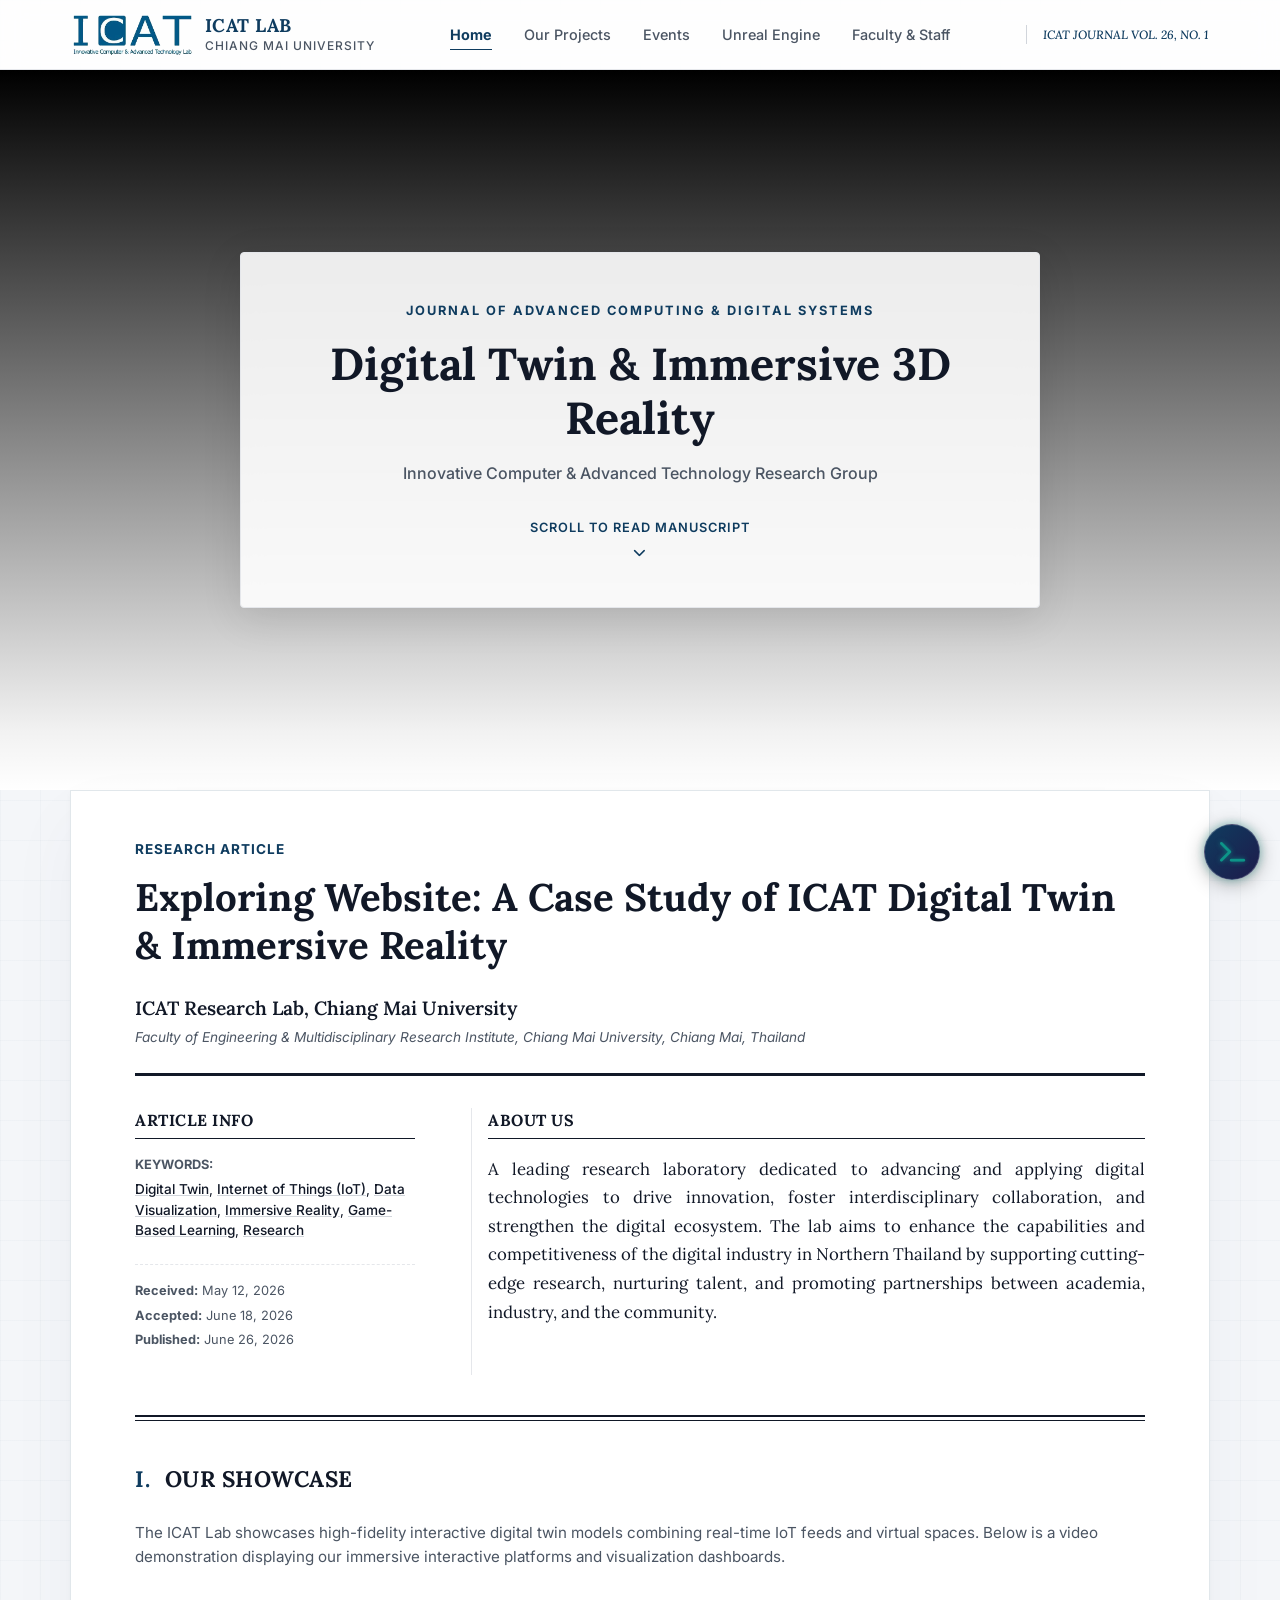
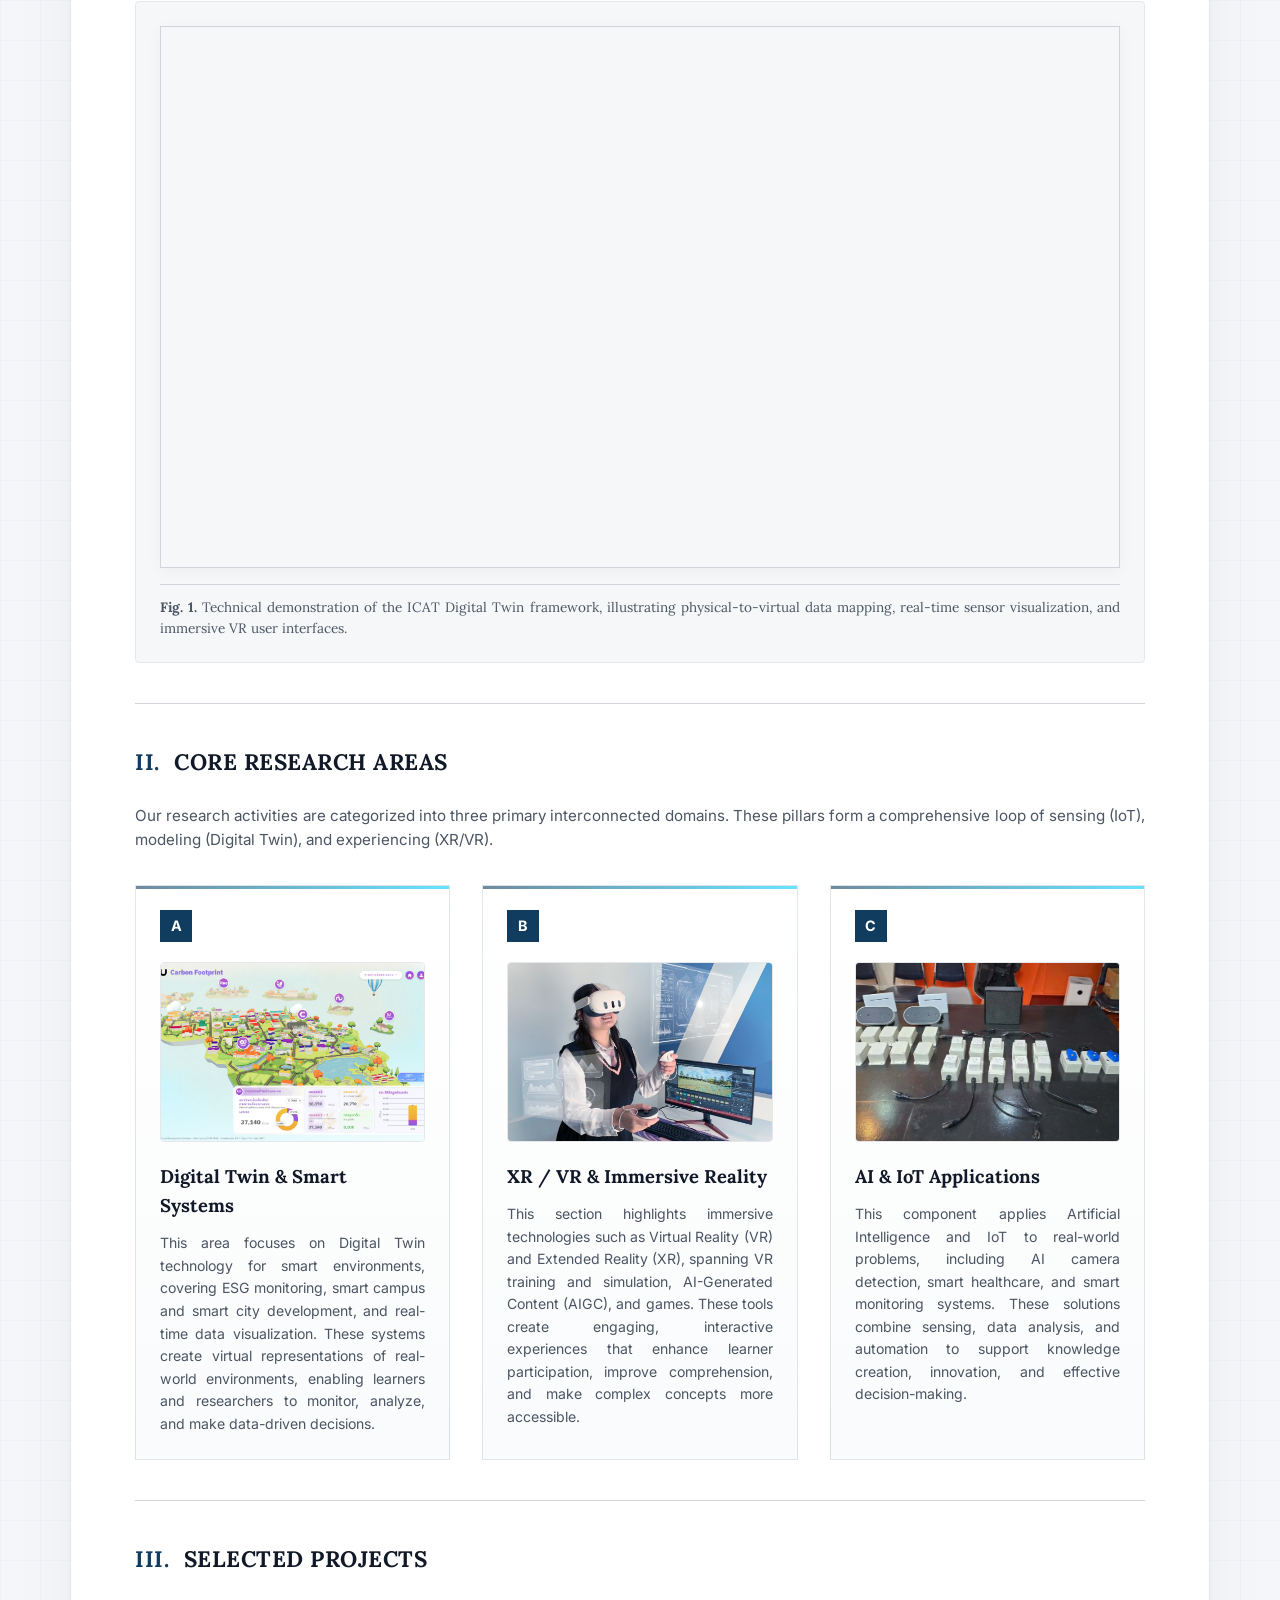
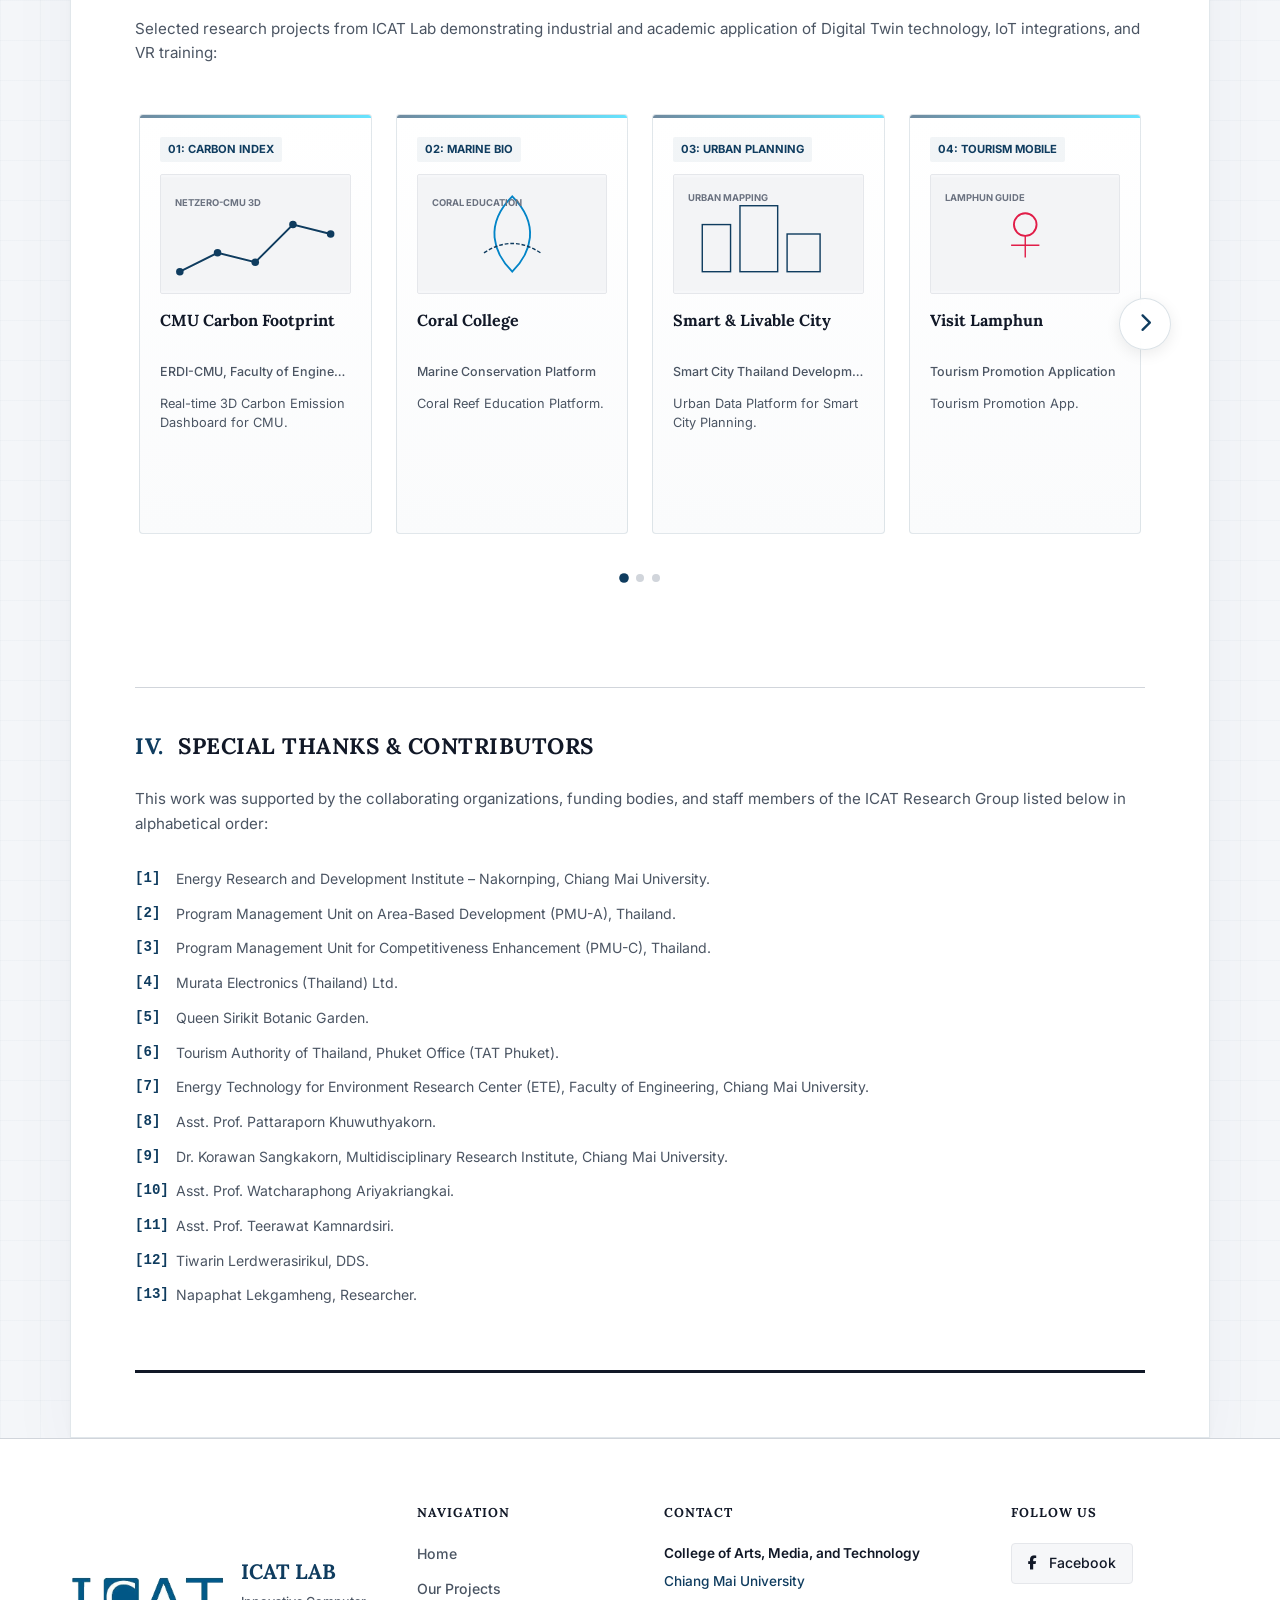
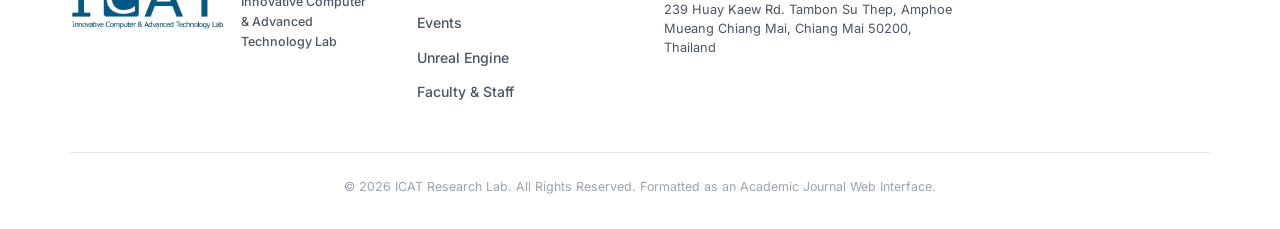
==== commit ab2d18ff: "Add interactive mini-desktop overlay UI widget" ====
--- a/index.html
+++ b/index.html
@@ -676,6 +676,7 @@
   <!-- Floating Live Telemetry HUD (Pitch Feature) -->
   <!-- Scripts -->
   <script src="index.js"></script>
+  <script src="desktop-widget.js"></script>
 </body>
 
 </html>
--- a/index.css
+++ b/index.css
@@ -1621,3 +1621,992 @@
     grid-template-columns: 1fr;
   }
 }
+
+/* ==========================================================================
+   Interactive Mini-Desktop Overlay (ICAT System Hub)
+   ========================================================================== */
+
+#icat-desktop-overlay-container {
+  font-family: var(--font-sans);
+  color: #e2e8f0;
+}
+
+/* Trigger Button */
+.icat-trigger {
+  position: fixed;
+  bottom: 20px;
+  right: 20px;
+  width: 56px;
+  height: 56px;
+  border-radius: 50%;
+  background: linear-gradient(135deg, #0f3c5f 0%, #1e1b4b 100%);
+  border: 1px solid rgba(255, 255, 255, 0.2);
+  box-shadow: 0 4px 20px rgba(0, 0, 0, 0.3), 0 0 10px rgba(13, 148, 136, 0.4);
+  cursor: pointer;
+  z-index: 9999;
+  display: flex;
+  flex-direction: column;
+  align-items: center;
+  justify-content: center;
+  transition: all 0.3s cubic-bezier(0.34, 1.56, 0.64, 1);
+  overflow: visible;
+}
+
+.icat-trigger:hover {
+  transform: scale(1.1) translateY(-2px);
+  box-shadow: 0 6px 25px rgba(0, 0, 0, 0.4), 0 0 20px rgba(13, 148, 136, 0.6);
+  border-color: rgba(255, 255, 255, 0.4);
+}
+
+.icat-trigger.minimized {
+  transform: scale(0) rotate(180deg);
+  opacity: 0;
+  pointer-events: none;
+}
+
+.trigger-inner {
+  position: relative;
+  display: flex;
+  align-items: center;
+  justify-content: center;
+  width: 100%;
+  height: 100%;
+}
+
+.trigger-inner i {
+  color: #0d9488;
+  font-size: 1.4rem;
+  z-index: 2;
+  text-shadow: 0 0 5px rgba(13, 148, 136, 0.8);
+}
+
+.pulsing-halo {
+  position: absolute;
+  top: 0;
+  left: 0;
+  width: 100%;
+  height: 100%;
+  border-radius: 50%;
+  border: 2px solid #0d9488;
+  animation: pulse-halo-ring 2s infinite;
+  opacity: 0;
+  pointer-events: none;
+}
+
+.trigger-label {
+  position: absolute;
+  right: 70px;
+  background: rgba(15, 23, 42, 0.9);
+  color: #e2e8f0;
+  font-size: 0.75rem;
+  font-weight: 700;
+  letter-spacing: 1px;
+  padding: 0.35rem 0.75rem;
+  border-radius: 6px;
+  border: 1px solid rgba(255, 255, 255, 0.1);
+  box-shadow: 0 4px 10px rgba(0, 0, 0, 0.2);
+  white-space: nowrap;
+  opacity: 0;
+  transform: translateX(10px);
+  transition: all 0.3s ease;
+  pointer-events: none;
+}
+
+.icat-trigger:hover .trigger-label {
+  opacity: 1;
+  transform: translateX(0);
+}
+
+@keyframes pulse-halo-ring {
+  0% {
+    transform: scale(0.95);
+    opacity: 0.8;
+  }
+  100% {
+    transform: scale(1.4);
+    opacity: 0;
+  }
+}
+
+/* Desktop Window */
+.icat-window {
+  position: fixed;
+  bottom: 85px;
+  right: 20px;
+  width: 380px;
+  height: 490px;
+  border-radius: 16px;
+  background: rgba(15, 23, 42, 0.88);
+  backdrop-filter: blur(16px);
+  -webkit-backdrop-filter: blur(16px);
+  border: 1px solid rgba(255, 255, 255, 0.12);
+  box-shadow: 0 15px 35px rgba(0, 0, 0, 0.4), inset 0 1px 1px rgba(255, 255, 255, 0.1);
+  z-index: 9999;
+  display: flex;
+  flex-direction: column;
+  overflow: hidden;
+  transition: all 0.35s cubic-bezier(0.34, 1.56, 0.64, 1);
+  transform-origin: bottom right;
+  opacity: 0;
+  transform: scale(0.85) translateY(40px);
+  pointer-events: none;
+  visibility: hidden;
+}
+
+.icat-window.active {
+  opacity: 1;
+  transform: scale(1) translateY(0);
+  pointer-events: all;
+  visibility: visible;
+}
+
+/* Title Bar */
+.icat-title-bar {
+  display: flex;
+  justify-content: space-between;
+  align-items: center;
+  padding: 0.65rem 1rem;
+  background: rgba(30, 41, 59, 0.6);
+  border-bottom: 1px solid rgba(255, 255, 255, 0.08);
+}
+
+.icat-title-left {
+  display: flex;
+  align-items: center;
+  gap: 0.5rem;
+  font-size: 0.8rem;
+  font-weight: 600;
+  letter-spacing: 0.5px;
+  color: #38bdf8;
+}
+
+.icat-title-left i {
+  font-size: 0.85rem;
+}
+
+.icat-title-right {
+  display: flex;
+  align-items: center;
+  gap: 0.75rem;
+}
+
+.icat-system-time {
+  font-family: monospace;
+  font-size: 0.75rem;
+  color: #94a3b8;
+}
+
+.icat-win-btn {
+  background: none;
+  border: none;
+  color: #94a3b8;
+  font-size: 0.75rem;
+  cursor: pointer;
+  width: 20px;
+  height: 20px;
+  border-radius: 4px;
+  display: flex;
+  align-items: center;
+  justify-content: center;
+  transition: all 0.2s ease;
+}
+
+.icat-win-btn:hover {
+  background: rgba(255, 255, 255, 0.1);
+  color: #f8fafc;
+}
+
+.icat-btn-close:hover {
+  background: #ef4444;
+  color: white;
+}
+
+/* Search Bar Container */
+.icat-search-bar-container {
+  padding: 0.75rem 1rem 0.5rem 1rem;
+}
+
+.icat-search-wrapper {
+  position: relative;
+  display: flex;
+  align-items: center;
+  background: rgba(30, 41, 59, 0.8);
+  border: 1px solid rgba(255, 255, 255, 0.08);
+  border-radius: 8px;
+  padding: 0 0.75rem;
+  transition: all 0.25s ease;
+}
+
+.icat-search-wrapper:focus-within {
+  border-color: #38bdf8;
+  box-shadow: 0 0 10px rgba(56, 189, 248, 0.25);
+  background: rgba(15, 23, 42, 0.9);
+}
+
+.search-icon {
+  color: #64748b;
+  font-size: 0.85rem;
+  margin-right: 0.5rem;
+}
+
+#icat-desktop-search {
+  flex: 1;
+  background: none;
+  border: none;
+  color: #f8fafc;
+  font-size: 0.85rem;
+  padding: 0.5rem 0;
+  outline: none;
+}
+
+#icat-desktop-search::placeholder {
+  color: #64748b;
+}
+
+.icat-search-clear {
+  background: none;
+  border: none;
+  color: #64748b;
+  cursor: pointer;
+  padding: 0.25rem;
+  font-size: 0.75rem;
+}
+
+.icat-search-clear:hover {
+  color: #f8fafc;
+}
+
+/* Content Area */
+.icat-content-area {
+  flex: 1;
+  overflow-y: auto;
+  padding: 0.5rem 1rem 1rem 1rem;
+  display: flex;
+  flex-direction: column;
+}
+
+/* Breadcrumbs */
+.icat-breadcrumb-container {
+  display: flex;
+  align-items: center;
+  gap: 0.75rem;
+  margin-bottom: 0.75rem;
+  border-bottom: 1px solid rgba(255, 255, 255, 0.05);
+  padding-bottom: 0.5rem;
+}
+
+.icat-back-btn {
+  background: rgba(255, 255, 255, 0.06);
+  border: 1px solid rgba(255, 255, 255, 0.08);
+  color: #e2e8f0;
+  font-size: 0.75rem;
+  font-weight: 600;
+  padding: 0.25rem 0.5rem;
+  border-radius: 4px;
+  cursor: pointer;
+  transition: all 0.2s ease;
+  display: flex;
+  align-items: center;
+  gap: 0.25rem;
+}
+
+.icat-back-btn:hover {
+  background: rgba(255, 255, 255, 0.12);
+  border-color: rgba(255, 255, 255, 0.2);
+}
+
+.icat-breadcrumb {
+  display: flex;
+  align-items: center;
+  gap: 0.35rem;
+  font-size: 0.75rem;
+}
+
+.breadcrumb-item {
+  color: #94a3b8;
+}
+
+.breadcrumb-item.active {
+  color: #38bdf8;
+  font-weight: 600;
+}
+
+.breadcrumb-separator {
+  color: #475569;
+  font-size: 0.7rem;
+}
+
+/* Grid View (Desktop) */
+.icat-desktop-grid {
+  display: grid;
+  grid-template-columns: repeat(3, 1fr);
+  gap: 1rem;
+  padding-top: 1rem;
+}
+
+.icat-grid-item {
+  display: flex;
+  flex-direction: column;
+  align-items: center;
+  justify-content: center;
+  padding: 0.75rem 0.5rem;
+  border-radius: 8px;
+  cursor: pointer;
+  transition: all 0.25s ease;
+  border: 1px solid transparent;
+}
+
+.icat-grid-item:hover {
+  background: rgba(255, 255, 255, 0.04);
+  border-color: rgba(255, 255, 255, 0.06);
+}
+
+.icat-icon-wrapper {
+  position: relative;
+  width: 50px;
+  height: 50px;
+  display: flex;
+  align-items: center;
+  justify-content: center;
+  margin-bottom: 0.5rem;
+}
+
+.icat-icon-wrapper i {
+  font-size: 2.2rem;
+  filter: drop-shadow(0 2px 8px rgba(0, 0, 0, 0.3));
+}
+
+.folder-main-icon {
+  color: #f59e0b; /* Amber Folder */
+}
+
+.folder-open-icon {
+  color: #fbbf24;
+  position: absolute;
+  opacity: 0;
+  transform: scale(0.9);
+  transition: all 0.2s ease;
+}
+
+.icat-grid-item:hover .folder-main-icon {
+  opacity: 0;
+}
+
+.icat-grid-item:hover .folder-open-icon {
+  opacity: 1;
+  transform: scale(1);
+}
+
+.telemetry-main-icon {
+  color: #10b981; /* Emerald chart */
+  font-size: 2rem !important;
+}
+
+.network-main-icon {
+  color: #06b6d4; /* Cyan globe */
+  font-size: 2rem !important;
+}
+
+.item-count {
+  position: absolute;
+  top: 0;
+  right: 0;
+  background: #38bdf8;
+  color: #0f172a;
+  font-size: 0.65rem;
+  font-weight: 700;
+  border-radius: 9px;
+  padding: 0 4px;
+  min-width: 14px;
+  text-align: center;
+}
+
+.status-pulse-dot {
+  position: absolute;
+  top: 4px;
+  right: 4px;
+  width: 8px;
+  height: 8px;
+  border-radius: 50%;
+  background: #10b981;
+  box-shadow: 0 0 8px #10b981;
+}
+
+.telemetry-wrapper:hover .status-pulse-dot {
+  animation: pulse-node-glow 1.5s infinite;
+}
+
+.icat-icon-label {
+  font-size: 0.75rem;
+  text-align: center;
+  font-weight: 500;
+  color: #cbd5e1;
+  word-break: break-word;
+}
+
+/* File List View */
+.icat-file-list {
+  display: flex;
+  flex-direction: column;
+  gap: 0.5rem;
+}
+
+.icat-file-item {
+  display: flex;
+  align-items: center;
+  gap: 0.75rem;
+  padding: 0.65rem 0.85rem;
+  border-radius: 8px;
+  background: rgba(30, 41, 59, 0.4);
+  border: 1px solid rgba(255, 255, 255, 0.04);
+  cursor: pointer;
+  transition: all 0.2s ease;
+}
+
+.icat-file-item:hover {
+  background: rgba(255, 255, 255, 0.08);
+  border-color: rgba(255, 255, 255, 0.1);
+  transform: translateX(4px);
+}
+
+.file-icon {
+  color: #ef4444; /* PDF Red */
+  font-size: 1.25rem;
+  display: flex;
+  align-items: center;
+}
+
+.file-details {
+  display: flex;
+  flex-direction: column;
+}
+
+.file-title {
+  font-size: 0.8rem;
+  font-weight: 600;
+  color: #f1f5f9;
+}
+
+.file-meta {
+  font-size: 0.65rem;
+  color: #94a3b8;
+}
+
+/* File Content Viewer */
+.icat-file-viewer {
+  display: flex;
+  flex-direction: column;
+  gap: 0.75rem;
+}
+
+.file-close-btn {
+  align-self: flex-start;
+  background: none;
+  border: none;
+  color: #38bdf8;
+  font-size: 0.75rem;
+  font-weight: 600;
+  cursor: pointer;
+  padding: 0.25rem 0;
+  display: flex;
+  align-items: center;
+  gap: 0.35rem;
+}
+
+.file-close-btn:hover {
+  text-decoration: underline;
+}
+
+.file-viewer-body {
+  background: rgba(15, 23, 42, 0.4);
+  border: 1px solid rgba(255, 255, 255, 0.06);
+  border-radius: 8px;
+  padding: 1rem;
+}
+
+.viewer-title {
+  font-size: 0.95rem;
+  font-weight: 700;
+  color: #f8fafc;
+  margin-bottom: 0.25rem;
+}
+
+.viewer-subtitle {
+  font-size: 0.75rem;
+  color: #cbd5e1;
+  font-style: italic;
+  font-weight: 400;
+  margin-bottom: 0.5rem;
+}
+
+.viewer-meta {
+  font-size: 0.65rem;
+  color: #64748b;
+  margin-bottom: 0.75rem;
+  border-bottom: 1px solid rgba(255, 255, 255, 0.08);
+  padding-bottom: 0.5rem;
+}
+
+.viewer-text {
+  font-size: 0.75rem;
+  line-height: 1.5;
+  color: #94a3b8;
+}
+
+.viewer-text p {
+  margin-bottom: 0.75rem;
+}
+
+.doc-highlights {
+  display: flex;
+  gap: 1rem;
+  margin: 0.75rem 0;
+}
+
+.highlight-stat {
+  flex: 1;
+  background: rgba(56, 189, 248, 0.06);
+  border: 1px solid rgba(56, 189, 248, 0.12);
+  border-radius: 6px;
+  padding: 0.4rem 0.5rem;
+  text-align: center;
+  display: flex;
+  flex-direction: column;
+}
+
+.stat-number {
+  font-family: monospace;
+  font-size: 0.9rem;
+  font-weight: 700;
+  color: #38bdf8;
+}
+
+.stat-lbl {
+  font-size: 0.55rem;
+  color: #64748b;
+  text-transform: uppercase;
+}
+
+.doc-link-btn {
+  display: inline-flex;
+  align-items: center;
+  gap: 0.35rem;
+  background: #0f3c5f;
+  color: white;
+  border: 1px solid rgba(255, 255, 255, 0.1);
+  font-size: 0.7rem;
+  font-weight: 600;
+  text-decoration: none;
+  padding: 0.4rem 0.75rem;
+  border-radius: 4px;
+  margin-top: 0.5rem;
+  transition: all 0.2s ease;
+}
+
+.doc-link-btn:hover {
+  background: #38bdf8;
+  color: #0f172a;
+}
+
+/* Telemetry Sub-view */
+.telemetry-dashboard {
+  display: flex;
+  flex-direction: column;
+  gap: 1rem;
+}
+
+.telemetry-status-bar {
+  display: flex;
+  justify-content: space-between;
+  align-items: center;
+  font-size: 0.65rem;
+  background: rgba(30, 41, 59, 0.5);
+  border: 1px solid rgba(255, 255, 255, 0.05);
+  padding: 0.4rem 0.65rem;
+  border-radius: 6px;
+}
+
+.telemetry-status-indicator {
+  display: flex;
+  align-items: center;
+  gap: 0.35rem;
+}
+
+.status-led {
+  width: 6px;
+  height: 6px;
+  border-radius: 50%;
+}
+
+.led-green {
+  background: #10b981;
+  box-shadow: 0 0 6px #10b981;
+}
+
+.text-green {
+  color: #10b981;
+  font-weight: 700;
+  letter-spacing: 0.5px;
+}
+
+.system-uptime {
+  font-family: monospace;
+  color: #94a3b8;
+}
+
+.telemetry-meters {
+  display: flex;
+  flex-direction: column;
+  gap: 0.75rem;
+}
+
+.meter-box {
+  display: flex;
+  flex-direction: column;
+  gap: 0.25rem;
+}
+
+.meter-info {
+  display: flex;
+  justify-content: space-between;
+  font-size: 0.7rem;
+  color: #cbd5e1;
+}
+
+.meter-name {
+  display: flex;
+  align-items: center;
+  gap: 0.35rem;
+}
+
+.meter-name i {
+  font-size: 0.75rem;
+  width: 12px;
+}
+
+.meter-val {
+  font-family: monospace;
+  font-weight: 600;
+}
+
+.meter-track {
+  height: 6px;
+  background: rgba(255, 255, 255, 0.08);
+  border-radius: 3px;
+  overflow: hidden;
+  position: relative;
+}
+
+.meter-fill {
+  height: 100%;
+  border-radius: 3px;
+  transition: width 1.4s cubic-bezier(0.1, 0.8, 0.3, 1);
+}
+
+.fill-blue {
+  background: #38bdf8;
+  box-shadow: 0 0 8px rgba(56, 189, 248, 0.4);
+}
+
+.fill-orange {
+  background: #f59e0b;
+  box-shadow: 0 0 8px rgba(245, 158, 11, 0.4);
+}
+
+.fill-green {
+  background: #10b981;
+  box-shadow: 0 0 8px rgba(16, 185, 129, 0.4);
+}
+
+.telemetry-nodes {
+  background: rgba(15, 23, 42, 0.4);
+  border: 1px solid rgba(255, 255, 255, 0.05);
+  border-radius: 8px;
+  padding: 0.65rem 0.85rem;
+}
+
+.nodes-title {
+  font-size: 0.7rem;
+  font-weight: 600;
+  color: #64748b;
+  text-transform: uppercase;
+  letter-spacing: 0.5px;
+  margin-bottom: 0.5rem;
+}
+
+.nodes-list {
+  display: flex;
+  flex-direction: column;
+  gap: 0.4rem;
+}
+
+.node-item {
+  display: flex;
+  align-items: center;
+  font-size: 0.7rem;
+}
+
+.node-led {
+  width: 6px;
+  height: 6px;
+  border-radius: 50%;
+  margin-right: 0.5rem;
+  transition: all 0.3s ease;
+}
+
+.node-led.online {
+  background: #10b981;
+  box-shadow: 0 0 6px #10b981;
+}
+
+.node-led.standby {
+  background: #f59e0b;
+  box-shadow: 0 0 6px #f59e0b;
+}
+
+.node-led.offline {
+  background: #64748b;
+  box-shadow: none;
+}
+
+.node-name {
+  color: #cbd5e1;
+  flex: 1;
+}
+
+.node-ping {
+  font-family: monospace;
+  color: #64748b;
+}
+
+.node-led.online + .node-name + .node-ping {
+  color: #10b981;
+}
+
+.telemetry-actions {
+  display: flex;
+  gap: 0.75rem;
+  margin-top: 0.25rem;
+}
+
+.tel-action-btn {
+  flex: 1;
+  background: rgba(255, 255, 255, 0.06);
+  border: 1px solid rgba(255, 255, 255, 0.1);
+  color: #f8fafc;
+  font-size: 0.75rem;
+  font-weight: 600;
+  padding: 0.5rem;
+  border-radius: 6px;
+  cursor: pointer;
+  transition: all 0.2s ease;
+  display: flex;
+  align-items: center;
+  justify-content: center;
+  gap: 0.35rem;
+}
+
+.tel-action-btn:hover {
+  background: rgba(255, 255, 255, 0.12);
+  border-color: rgba(255, 255, 255, 0.18);
+}
+
+.tel-action-btn:disabled {
+  opacity: 0.5;
+  cursor: not-allowed;
+}
+
+.tel-action-btn.primary {
+  background: #0d9488;
+  border-color: #14b8a6;
+}
+
+.tel-action-btn.primary:hover {
+  background: #0f766e;
+}
+
+.tel-action-btn.primary.boosted {
+  background: #ef4444;
+  border-color: #f87171;
+  animation: boost-pulse-border 1.5s infinite;
+}
+
+@keyframes boost-pulse-border {
+  0% {
+    box-shadow: 0 0 0 0 rgba(239, 68, 68, 0.4);
+  }
+  100% {
+    box-shadow: 0 0 0 6px rgba(239, 68, 68, 0);
+  }
+}
+
+/* Network Sub-view */
+.network-container {
+  display: flex;
+  flex-direction: column;
+  gap: 0.75rem;
+}
+
+.network-description {
+  font-size: 0.75rem;
+  color: #94a3b8;
+  line-height: 1.4;
+}
+
+.network-list {
+  display: flex;
+  flex-direction: column;
+  gap: 0.65rem;
+}
+
+.network-item {
+  display: flex;
+  align-items: center;
+  gap: 0.75rem;
+  background: rgba(30, 41, 59, 0.4);
+  border: 1px solid rgba(255, 255, 255, 0.04);
+  padding: 0.65rem 0.85rem;
+  border-radius: 8px;
+  text-decoration: none;
+  transition: all 0.25s ease;
+}
+
+.network-item:hover {
+  background: rgba(255, 255, 255, 0.08);
+  border-color: rgba(56, 189, 248, 0.25);
+  transform: translateY(-2px);
+}
+
+.network-icon-box {
+  width: 32px;
+  height: 32px;
+  border-radius: 6px;
+  background: rgba(6, 182, 212, 0.1);
+  border: 1px solid rgba(6, 182, 212, 0.15);
+  display: flex;
+  align-items: center;
+  justify-content: center;
+  color: #06b6d4;
+  font-size: 0.95rem;
+}
+
+.network-text {
+  flex: 1;
+  display: flex;
+  flex-direction: column;
+  gap: 0.1rem;
+}
+
+.network-name {
+  font-size: 0.75rem;
+  font-weight: 600;
+  color: #f8fafc;
+}
+
+.network-desc {
+  font-size: 0.6rem;
+  color: #64748b;
+}
+
+.network-arrow {
+  color: #475569;
+  font-size: 0.7rem;
+  transition: color 0.2s ease;
+}
+
+.network-item:hover .network-arrow {
+  color: #38bdf8;
+}
+
+/* Taskbar / Dock */
+.icat-taskbar {
+  background: rgba(15, 23, 42, 0.95);
+  border-top: 1px solid rgba(255, 255, 255, 0.08);
+  padding: 0.5rem 0.75rem;
+  display: flex;
+  align-items: center;
+  gap: 0.75rem;
+  height: 44px;
+}
+
+.taskbar-btn {
+  background: rgba(255, 255, 255, 0.06);
+  border: 1px solid rgba(255, 255, 255, 0.08);
+  color: #cbd5e1;
+  width: 28px;
+  height: 28px;
+  border-radius: 6px;
+  display: flex;
+  align-items: center;
+  justify-content: center;
+  cursor: pointer;
+  transition: all 0.2s ease;
+}
+
+.taskbar-btn:hover {
+  background: rgba(255, 255, 255, 0.12);
+  border-color: rgba(255, 255, 255, 0.2);
+  color: #f8fafc;
+}
+
+.taskbar-active-apps {
+  flex: 1;
+  display: flex;
+  align-items: center;
+}
+
+.taskbar-app-pill {
+  background: rgba(56, 189, 248, 0.08);
+  border: 1px solid rgba(56, 189, 248, 0.2);
+  color: #38bdf8;
+  font-size: 0.7rem;
+  font-weight: 600;
+  padding: 0.25rem 0.6rem;
+  border-radius: 4px;
+  display: flex;
+  align-items: center;
+  gap: 0.35rem;
+}
+
+/* Scrollbar Customization within Overlay */
+.icat-content-area::-webkit-scrollbar {
+  width: 5px;
+}
+
+.icat-content-area::-webkit-scrollbar-track {
+  background: transparent;
+}
+
+.icat-content-area::-webkit-scrollbar-thumb {
+  background: rgba(255, 255, 255, 0.15);
+  border-radius: 3px;
+}
+
+.icat-content-area::-webkit-scrollbar-thumb:hover {
+  background: rgba(255, 255, 255, 0.25);
+}
+
+/* Animations */
+@keyframes pulse-node-glow {
+  0% {
+    box-shadow: 0 0 0 0 rgba(16, 185, 129, 0.7);
+  }
+  70% {
+    box-shadow: 0 0 0 6px rgba(16, 185, 129, 0);
+  }
+  100% {
+    box-shadow: 0 0 0 0 rgba(16, 185, 129, 0);
+  }
+}
+
+/* Responsive adjustment */
+@media (max-width: 480px) {
+  .icat-window {
+    width: calc(100% - 30px);
+    right: 15px;
+    left: 15px;
+    bottom: 80px;
+    height: 450px;
+  }
+}
+
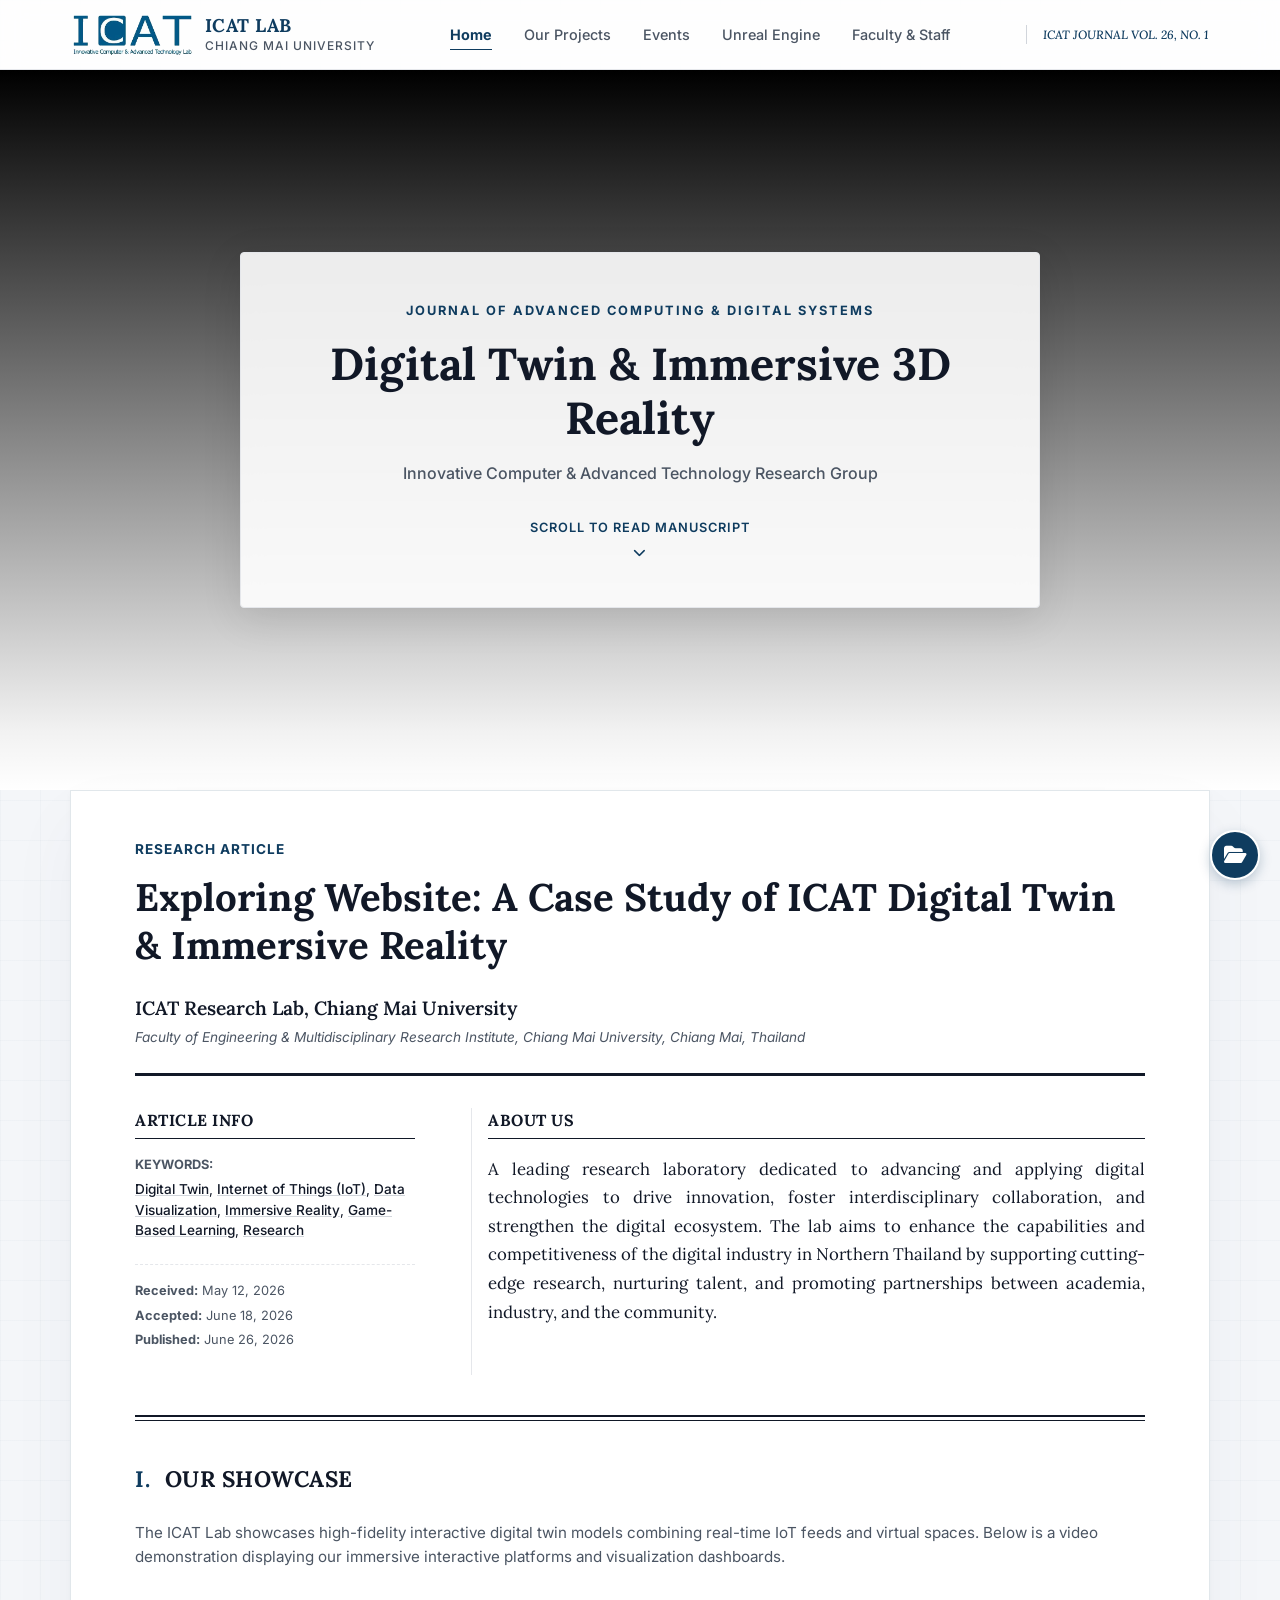
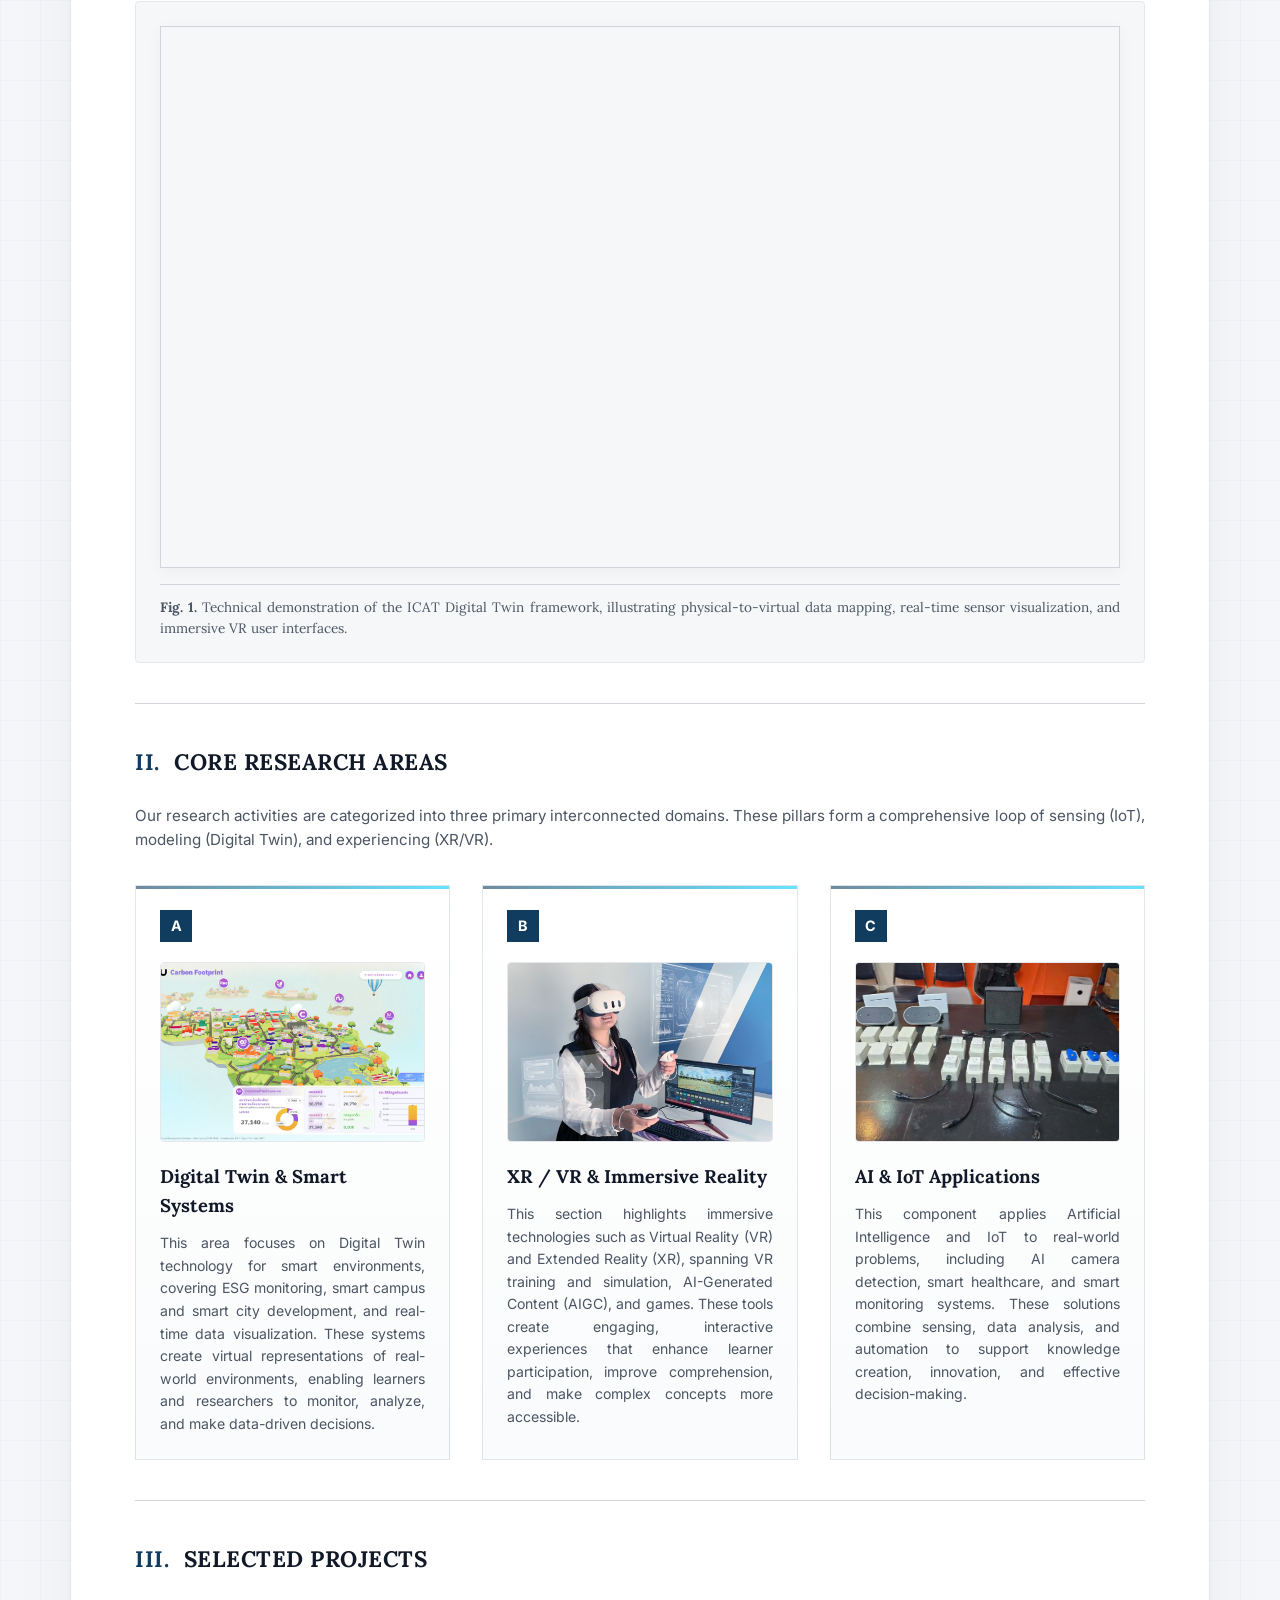
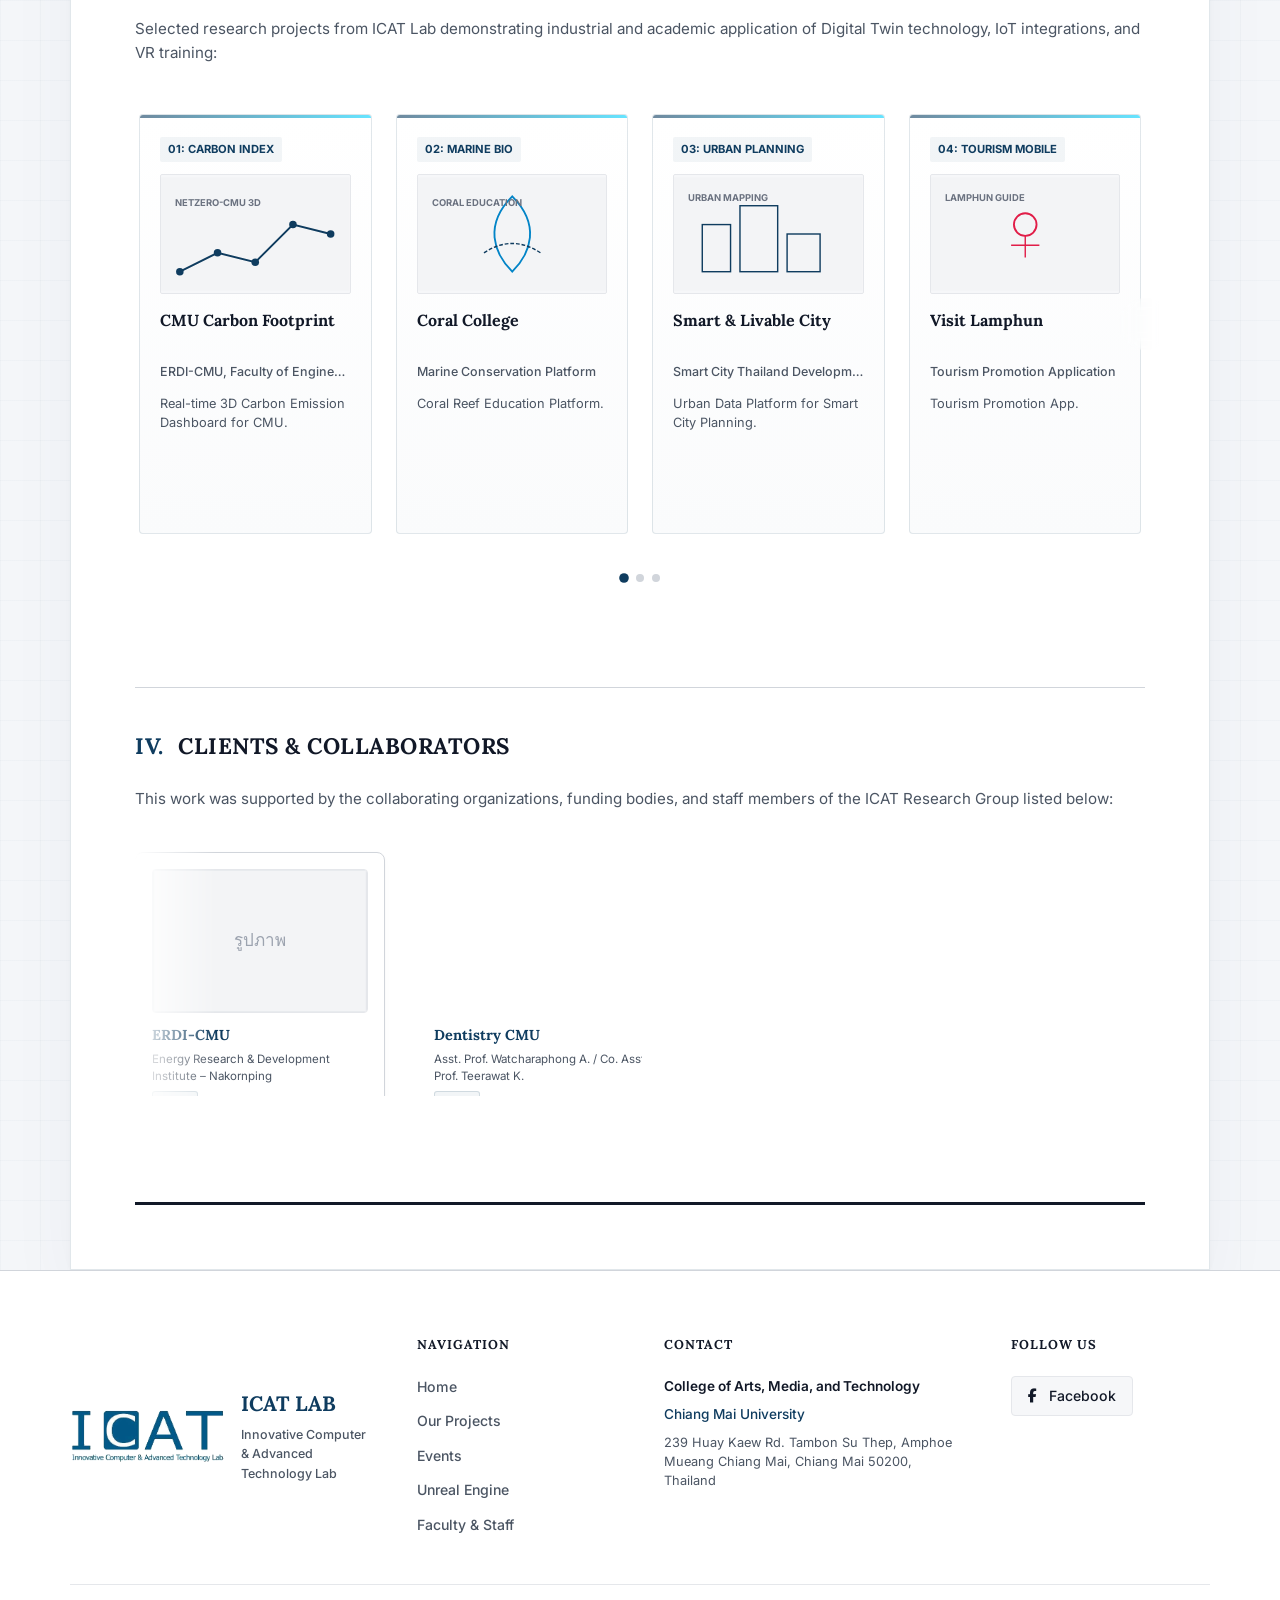
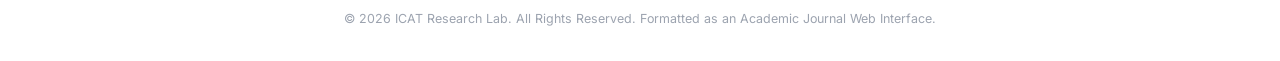
==== commit 0fc75592: "Replace Special Thanks section on home page with an infinite scrolling clients and collaborators car" ====
--- a/index.html
+++ b/index.html
@@ -549,68 +549,284 @@
 
     <!-- Section V: References / Special Thanks (Staff & Contributors) -->
     <section class="paper-section section-thanks" id="thanks">
-      <h2 class="section-title"><span class="section-num">IV.</span> SPECIAL THANKS & CONTRIBUTORS</h2>
+      <h2 class="section-title"><span class="section-num">IV.</span> CLIENTS & COLLABORATORS</h2>
       <p class="section-paragraph">
         This work was supported by the collaborating organizations, funding bodies, and staff members of the ICAT
-        Research Group listed below in alphabetical order:
+        Research Group listed below:
       </p>
 
-      <!-- Styled like IEEE references -->
-      <div class="references-list">
-        <div class="ref-item">
-          <span class="ref-number">[1]</span>
-          <span class="ref-content">Energy Research and Development Institute – Nakornping, Chiang Mai
-            University.</span>
-        </div>
-        <div class="ref-item">
-          <span class="ref-number">[2]</span>
-          <span class="ref-content">Program Management Unit on Area-Based Development (PMU-A), Thailand.</span>
-        </div>
-        <div class="ref-item">
-          <span class="ref-number">[3]</span>
-          <span class="ref-content">Program Management Unit for Competitiveness Enhancement (PMU-C), Thailand.</span>
-        </div>
-        <div class="ref-item">
-          <span class="ref-number">[4]</span>
-          <span class="ref-content">Murata Electronics (Thailand) Ltd.</span>
-        </div>
-        <div class="ref-item">
-          <span class="ref-number">[5]</span>
-          <span class="ref-content">Queen Sirikit Botanic Garden.</span>
-        </div>
-        <div class="ref-item">
-          <span class="ref-number">[6]</span>
-          <span class="ref-content">Tourism Authority of Thailand, Phuket Office (TAT Phuket).</span>
-        </div>
-        <div class="ref-item">
-          <span class="ref-number">[7]</span>
-          <span class="ref-content">Energy Technology for Environment Research Center (ETE), Faculty of Engineering,
-            Chiang Mai University.</span>
-        </div>
-        <div class="ref-item">
-          <span class="ref-number">[8]</span>
-          <span class="ref-content">Asst. Prof. Pattaraporn Khuwuthyakorn.</span>
-        </div>
-        <div class="ref-item">
-          <span class="ref-number">[9]</span>
-          <span class="ref-content">Dr. Korawan Sangkakorn, Multidisciplinary Research Institute, Chiang Mai
-            University.</span>
-        </div>
-        <div class="ref-item">
-          <span class="ref-number">[10]</span>
-          <span class="ref-content">Asst. Prof. Watcharaphong Ariyakriangkai.</span>
-        </div>
-        <div class="ref-item">
-          <span class="ref-number">[11]</span>
-          <span class="ref-content">Asst. Prof. Teerawat Kamnardsiri.</span>
-        </div>
-        <div class="ref-item">
-          <span class="ref-number">[12]</span>
-          <span class="ref-content">Tiwarin Lerdwerasirikul, DDS.</span>
-        </div>
-        <div class="ref-item">
-          <span class="ref-number">[13]</span>
-          <span class="ref-content">Napaphat Lekgamheng, Researcher.</span>
+      <div class="client-ticker-wrapper">
+        <div class="client-ticker-track">
+          <!-- 1. ERDI-CMU -->
+          <div class="client-card">
+            <div class="client-logo-placeholder">
+              <svg viewBox="0 0 150 100" xmlns="http://www.w3.org/2000/svg">
+                <rect width="100%" height="100%" fill="#f3f4f6" stroke="#e5e7eb" stroke-width="1"/>
+                <text x="50%" y="50%" dominant-baseline="middle" text-anchor="middle" font-family="Inter" font-size="12" fill="#9ca3af">รูปภาพ</text>
+              </svg>
+            </div>
+            <div class="client-info">
+              <h4 class="client-org">ERDI-CMU</h4>
+              <p class="client-details">Energy Research & Development Institute – Nakornping</p>
+              <span class="client-badge badge-gov">รัฐบาล</span>
+            </div>
+          </div>
+
+          <!-- 2. Faculty of Dentistry, CMU -->
+          <div class="client-card">
+            <div class="client-logo-placeholder">
+              <svg viewBox="0 0 150 100" xmlns="http://www.w3.org/2000/svg">
+                <rect width="100%" height="100%" fill="#f3f4f6" stroke="#e5e7eb" stroke-width="1"/>
+                <text x="50%" y="50%" dominant-baseline="middle" text-anchor="middle" font-family="Inter" font-size="12" fill="#9ca3af">รูปภาพ</text>
+              </svg>
+            </div>
+            <div class="client-info">
+              <h4 class="client-org">Dentistry CMU</h4>
+              <p class="client-details">Asst. Prof. Watcharaphong A. / Co. Asst. Prof. Teerawat K.</p>
+              <span class="client-badge badge-gov">รัฐบาล</span>
+            </div>
+          </div>
+
+          <!-- 3. PMU-A -->
+          <div class="client-card">
+            <div class="client-logo-placeholder">
+              <svg viewBox="0 0 150 100" xmlns="http://www.w3.org/2000/svg">
+                <rect width="100%" height="100%" fill="#f3f4f6" stroke="#e5e7eb" stroke-width="1"/>
+                <text x="50%" y="50%" dominant-baseline="middle" text-anchor="middle" font-family="Inter" font-size="12" fill="#9ca3af">รูปภาพ</text>
+              </svg>
+            </div>
+            <div class="client-info">
+              <h4 class="client-org">PMU-A (บ.พ.ท.)</h4>
+              <p class="client-details">Dr. Korawan Sangkakorn, Research Grants Coordinator</p>
+              <span class="client-badge badge-gov">รัฐบาล</span>
+            </div>
+          </div>
+
+          <!-- 4. PMU-C -->
+          <div class="client-card">
+            <div class="client-logo-placeholder">
+              <svg viewBox="0 0 150 100" xmlns="http://www.w3.org/2000/svg">
+                <rect width="100%" height="100%" fill="#f3f4f6" stroke="#e5e7eb" stroke-width="1"/>
+                <text x="50%" y="50%" dominant-baseline="middle" text-anchor="middle" font-family="Inter" font-size="12" fill="#9ca3af">รูปภาพ</text>
+              </svg>
+            </div>
+            <div class="client-info">
+              <h4 class="client-org">PMU-C (บ.พ.ข.)</h4>
+              <p class="client-details">Program Management Unit for Competitiveness Enhancement</p>
+              <span class="client-badge badge-gov">รัฐบาล</span>
+            </div>
+          </div>
+
+          <!-- 5. Multidisciplinary Research Institute -->
+          <div class="client-card">
+            <div class="client-logo-placeholder">
+              <svg viewBox="0 0 150 100" xmlns="http://www.w3.org/2000/svg">
+                <rect width="100%" height="100%" fill="#f3f4f6" stroke="#e5e7eb" stroke-width="1"/>
+                <text x="50%" y="50%" dominant-baseline="middle" text-anchor="middle" font-family="Inter" font-size="12" fill="#9ca3af">รูปภาพ</text>
+              </svg>
+            </div>
+            <div class="client-info">
+              <h4 class="client-org">MDRI CMU</h4>
+              <p class="client-details">Multidisciplinary Research Institute, Chiang Mai University</p>
+              <span class="client-badge badge-gov">รัฐบาล</span>
+            </div>
+          </div>
+
+          <!-- 6. ETE Faculty of Engineering -->
+          <div class="client-card">
+            <div class="client-logo-placeholder">
+              <svg viewBox="0 0 150 100" xmlns="http://www.w3.org/2000/svg">
+                <rect width="100%" height="100%" fill="#f3f4f6" stroke="#e5e7eb" stroke-width="1"/>
+                <text x="50%" y="50%" dominant-baseline="middle" text-anchor="middle" font-family="Inter" font-size="12" fill="#9ca3af">รูปภาพ</text>
+              </svg>
+            </div>
+            <div class="client-info">
+              <h4 class="client-org">ETE Engineering CMU</h4>
+              <p class="client-details">Napaphat Lekgamheng, Researcher (ETE Center)</p>
+              <span class="client-badge badge-gov">รัฐบาล</span>
+            </div>
+          </div>
+
+          <!-- 7. Murata Electronics -->
+          <div class="client-card">
+            <div class="client-logo-placeholder">
+              <svg viewBox="0 0 150 100" xmlns="http://www.w3.org/2000/svg">
+                <rect width="100%" height="100%" fill="#f3f4f6" stroke="#e5e7eb" stroke-width="1"/>
+                <text x="50%" y="50%" dominant-baseline="middle" text-anchor="middle" font-family="Inter" font-size="12" fill="#9ca3af">รูปภาพ</text>
+              </svg>
+            </div>
+            <div class="client-info">
+              <h4 class="client-org">Murata Electronics</h4>
+              <p class="client-details">Murata Electronics (Thailand) Ltd., Industry Partner</p>
+              <span class="client-badge badge-priv">เอกชน</span>
+            </div>
+          </div>
+
+          <!-- 8. TAT Phuket -->
+          <div class="client-card">
+            <div class="client-logo-placeholder">
+              <svg viewBox="0 0 150 100" xmlns="http://www.w3.org/2000/svg">
+                <rect width="100%" height="100%" fill="#f3f4f6" stroke="#e5e7eb" stroke-width="1"/>
+                <text x="50%" y="50%" dominant-baseline="middle" text-anchor="middle" font-family="Inter" font-size="12" fill="#9ca3af">รูปภาพ</text>
+              </svg>
+            </div>
+            <div class="client-info">
+              <h4 class="client-org">TAT Phuket</h4>
+              <p class="client-details">Tourism Authority of Thailand, Phuket Office</p>
+              <span class="client-badge badge-gov">รัฐบาล</span>
+            </div>
+          </div>
+
+          <!-- 9. Queen Sirikit Botanic Garden -->
+          <div class="client-card">
+            <div class="client-logo-placeholder">
+              <svg viewBox="0 0 150 100" xmlns="http://www.w3.org/2000/svg">
+                <rect width="100%" height="100%" fill="#f3f4f6" stroke="#e5e7eb" stroke-width="1"/>
+                <text x="50%" y="50%" dominant-baseline="middle" text-anchor="middle" font-family="Inter" font-size="12" fill="#9ca3af">รูปภาพ</text>
+              </svg>
+            </div>
+            <div class="client-info">
+              <h4 class="client-org">QSBG Thailand</h4>
+              <p class="client-details">Queen Sirikit Botanic Garden, Environmental Partner</p>
+              <span class="client-badge badge-gov">รัฐบาล</span>
+            </div>
+          </div>
+
+          <!-- DUPLICATED CARDS FOR INFINITE SCROLLING EFFECT -->
+          <!-- 1. ERDI-CMU -->
+          <div class="client-card">
+            <div class="client-logo-placeholder">
+              <svg viewBox="0 0 150 100" xmlns="http://www.w3.org/2000/svg">
+                <rect width="100%" height="100%" fill="#f3f4f6" stroke="#e5e7eb" stroke-width="1"/>
+                <text x="50%" y="50%" dominant-baseline="middle" text-anchor="middle" font-family="Inter" font-size="12" fill="#9ca3af">รูปภาพ</text>
+              </svg>
+            </div>
+            <div class="client-info">
+              <h4 class="client-org">ERDI-CMU</h4>
+              <p class="client-details">Energy Research & Development Institute – Nakornping</p>
+              <span class="client-badge badge-gov">รัฐบาล</span>
+            </div>
+          </div>
+
+          <!-- 2. Faculty of Dentistry, CMU -->
+          <div class="client-card">
+            <div class="client-logo-placeholder">
+              <svg viewBox="0 0 150 100" xmlns="http://www.w3.org/2000/svg">
+                <rect width="100%" height="100%" fill="#f3f4f6" stroke="#e5e7eb" stroke-width="1"/>
+                <text x="50%" y="50%" dominant-baseline="middle" text-anchor="middle" font-family="Inter" font-size="12" fill="#9ca3af">รูปภาพ</text>
+              </svg>
+            </div>
+            <div class="client-info">
+              <h4 class="client-org">Dentistry CMU</h4>
+              <p class="client-details">Asst. Prof. Watcharaphong A. / Co. Asst. Prof. Teerawat K.</p>
+              <span class="client-badge badge-gov">รัฐบาล</span>
+            </div>
+          </div>
+
+          <!-- 3. PMU-A -->
+          <div class="client-card">
+            <div class="client-logo-placeholder">
+              <svg viewBox="0 0 150 100" xmlns="http://www.w3.org/2000/svg">
+                <rect width="100%" height="100%" fill="#f3f4f6" stroke="#e5e7eb" stroke-width="1"/>
+                <text x="50%" y="50%" dominant-baseline="middle" text-anchor="middle" font-family="Inter" font-size="12" fill="#9ca3af">รูปภาพ</text>
+              </svg>
+            </div>
+            <div class="client-info">
+              <h4 class="client-org">PMU-A (บ.พ.ท.)</h4>
+              <p class="client-details">Dr. Korawan Sangkakorn, Research Grants Coordinator</p>
+              <span class="client-badge badge-gov">รัฐบาล</span>
+            </div>
+          </div>
+
+          <!-- 4. PMU-C -->
+          <div class="client-card">
+            <div class="client-logo-placeholder">
+              <svg viewBox="0 0 150 100" xmlns="http://www.w3.org/2000/svg">
+                <rect width="100%" height="100%" fill="#f3f4f6" stroke="#e5e7eb" stroke-width="1"/>
+                <text x="50%" y="50%" dominant-baseline="middle" text-anchor="middle" font-family="Inter" font-size="12" fill="#9ca3af">รูปภาพ</text>
+              </svg>
+            </div>
+            <div class="client-info">
+              <h4 class="client-org">PMU-C (บ.พ.ข.)</h4>
+              <p class="client-details">Program Management Unit for Competitiveness Enhancement</p>
+              <span class="client-badge badge-gov">รัฐบาล</span>
+            </div>
+          </div>
+
+          <!-- 5. Multidisciplinary Research Institute -->
+          <div class="client-card">
+            <div class="client-logo-placeholder">
+              <svg viewBox="0 0 150 100" xmlns="http://www.w3.org/2000/svg">
+                <rect width="100%" height="100%" fill="#f3f4f6" stroke="#e5e7eb" stroke-width="1"/>
+                <text x="50%" y="50%" dominant-baseline="middle" text-anchor="middle" font-family="Inter" font-size="12" fill="#9ca3af">รูปภาพ</text>
+              </svg>
+            </div>
+            <div class="client-info">
+              <h4 class="client-org">MDRI CMU</h4>
+              <p class="client-details">Multidisciplinary Research Institute, Chiang Mai University</p>
+              <span class="client-badge badge-gov">รัฐบาล</span>
+            </div>
+          </div>
+
+          <!-- 6. ETE Faculty of Engineering -->
+          <div class="client-card">
+            <div class="client-logo-placeholder">
+              <svg viewBox="0 0 150 100" xmlns="http://www.w3.org/2000/svg">
+                <rect width="100%" height="100%" fill="#f3f4f6" stroke="#e5e7eb" stroke-width="1"/>
+                <text x="50%" y="50%" dominant-baseline="middle" text-anchor="middle" font-family="Inter" font-size="12" fill="#9ca3af">รูปภาพ</text>
+              </svg>
+            </div>
+            <div class="client-info">
+              <h4 class="client-org">ETE Engineering CMU</h4>
+              <p class="client-details">Napaphat Lekgamheng, Researcher (ETE Center)</p>
+              <span class="client-badge badge-gov">รัฐบาล</span>
+            </div>
+          </div>
+
+          <!-- 7. Murata Electronics -->
+          <div class="client-card">
+            <div class="client-logo-placeholder">
+              <svg viewBox="0 0 150 100" xmlns="http://www.w3.org/2000/svg">
+                <rect width="100%" height="100%" fill="#f3f4f6" stroke="#e5e7eb" stroke-width="1"/>
+                <text x="50%" y="50%" dominant-baseline="middle" text-anchor="middle" font-family="Inter" font-size="12" fill="#9ca3af">รูปภาพ</text>
+              </svg>
+            </div>
+            <div class="client-info">
+              <h4 class="client-org">Murata Electronics</h4>
+              <p class="client-details">Murata Electronics (Thailand) Ltd., Industry Partner</p>
+              <span class="client-badge badge-priv">เอกชน</span>
+            </div>
+          </div>
+
+          <!-- 8. TAT Phuket -->
+          <div class="client-card">
+            <div class="client-logo-placeholder">
+              <svg viewBox="0 0 150 100" xmlns="http://www.w3.org/2000/svg">
+                <rect width="100%" height="100%" fill="#f3f4f6" stroke="#e5e7eb" stroke-width="1"/>
+                <text x="50%" y="50%" dominant-baseline="middle" text-anchor="middle" font-family="Inter" font-size="12" fill="#9ca3af">รูปภาพ</text>
+              </svg>
+            </div>
+            <div class="client-info">
+              <h4 class="client-org">TAT Phuket</h4>
+              <p class="client-details">Tourism Authority of Thailand, Phuket Office</p>
+              <span class="client-badge badge-gov">รัฐบาล</span>
+            </div>
+          </div>
+
+          <!-- 9. Queen Sirikit Botanic Garden -->
+          <div class="client-card">
+            <div class="client-logo-placeholder">
+              <svg viewBox="0 0 150 100" xmlns="http://www.w3.org/2000/svg">
+                <rect width="100%" height="100%" fill="#f3f4f6" stroke="#e5e7eb" stroke-width="1"/>
+                <text x="50%" y="50%" dominant-baseline="middle" text-anchor="middle" font-family="Inter" font-size="12" fill="#9ca3af">รูปภาพ</text>
+              </svg>
+            </div>
+            <div class="client-info">
+              <h4 class="client-org">QSBG Thailand</h4>
+              <p class="client-details">Queen Sirikit Botanic Garden, Environmental Partner</p>
+              <span class="client-badge badge-gov">รัฐบาล</span>
+            </div>
+          </div>
         </div>
       </div>
     </section>
--- a/index.css
+++ b/index.css
@@ -1623,12 +1623,12 @@
 }
 
 /* ==========================================================================
-   Interactive Mini-Desktop Overlay (ICAT System Hub)
+   Interactive Mini-Desktop Overlay (ICAT System Hub) - Academic Clean Theme
    ========================================================================== */
 
 #icat-desktop-overlay-container {
   font-family: var(--font-sans);
-  color: #e2e8f0;
+  color: var(--text-primary);
 }
 
 /* Trigger Button */
@@ -1636,96 +1636,64 @@
   position: fixed;
   bottom: 20px;
   right: 20px;
-  width: 56px;
-  height: 56px;
+  width: 50px;
+  height: 50px;
   border-radius: 50%;
-  background: linear-gradient(135deg, #0f3c5f 0%, #1e1b4b 100%);
-  border: 1px solid rgba(255, 255, 255, 0.2);
-  box-shadow: 0 4px 20px rgba(0, 0, 0, 0.3), 0 0 10px rgba(13, 148, 136, 0.4);
+  background: var(--academic-blue);
+  border: 2px solid #ffffff;
+  box-shadow: 0 4px 12px rgba(15, 60, 95, 0.25);
   cursor: pointer;
   z-index: 9999;
   display: flex;
-  flex-direction: column;
   align-items: center;
   justify-content: center;
-  transition: all 0.3s cubic-bezier(0.34, 1.56, 0.64, 1);
-  overflow: visible;
+  transition: all 0.25s cubic-bezier(0.4, 0, 0.2, 1);
 }
 
 .icat-trigger:hover {
-  transform: scale(1.1) translateY(-2px);
-  box-shadow: 0 6px 25px rgba(0, 0, 0, 0.4), 0 0 20px rgba(13, 148, 136, 0.6);
-  border-color: rgba(255, 255, 255, 0.4);
+  transform: scale(1.08) translateY(-2px);
+  box-shadow: 0 6px 16px rgba(15, 60, 95, 0.35);
+  background: #1e537d;
 }
 
 .icat-trigger.minimized {
-  transform: scale(0) rotate(180deg);
+  transform: scale(0) rotate(90deg);
   opacity: 0;
   pointer-events: none;
 }
 
 .trigger-inner {
-  position: relative;
   display: flex;
   align-items: center;
   justify-content: center;
-  width: 100%;
-  height: 100%;
 }
 
 .trigger-inner i {
-  color: #0d9488;
-  font-size: 1.4rem;
-  z-index: 2;
-  text-shadow: 0 0 5px rgba(13, 148, 136, 0.8);
-}
-
-.pulsing-halo {
-  position: absolute;
-  top: 0;
-  left: 0;
-  width: 100%;
-  height: 100%;
-  border-radius: 50%;
-  border: 2px solid #0d9488;
-  animation: pulse-halo-ring 2s infinite;
-  opacity: 0;
-  pointer-events: none;
+  color: #ffffff;
+  font-size: 1.25rem;
 }
 
 .trigger-label {
   position: absolute;
-  right: 70px;
-  background: rgba(15, 23, 42, 0.9);
-  color: #e2e8f0;
-  font-size: 0.75rem;
-  font-weight: 700;
-  letter-spacing: 1px;
-  padding: 0.35rem 0.75rem;
-  border-radius: 6px;
-  border: 1px solid rgba(255, 255, 255, 0.1);
-  box-shadow: 0 4px 10px rgba(0, 0, 0, 0.2);
+  right: 65px;
+  background: var(--academic-blue);
+  color: #ffffff;
+  font-size: 0.7rem;
+  font-weight: 600;
+  letter-spacing: 0.5px;
+  padding: 0.3rem 0.6rem;
+  border-radius: 4px;
+  box-shadow: 0 2px 8px rgba(0, 0, 0, 0.15);
   white-space: nowrap;
   opacity: 0;
-  transform: translateX(10px);
-  transition: all 0.3s ease;
+  transform: translateX(8px);
+  transition: all 0.2s ease;
   pointer-events: none;
 }
 
 .icat-trigger:hover .trigger-label {
   opacity: 1;
   transform: translateX(0);
-}
-
-@keyframes pulse-halo-ring {
-  0% {
-    transform: scale(0.95);
-    opacity: 0.8;
-  }
-  100% {
-    transform: scale(1.4);
-    opacity: 0;
-  }
 }
 
 /* Desktop Window */
@@ -1734,21 +1702,19 @@
   bottom: 85px;
   right: 20px;
   width: 380px;
-  height: 490px;
-  border-radius: 16px;
-  background: rgba(15, 23, 42, 0.88);
-  backdrop-filter: blur(16px);
-  -webkit-backdrop-filter: blur(16px);
-  border: 1px solid rgba(255, 255, 255, 0.12);
-  box-shadow: 0 15px 35px rgba(0, 0, 0, 0.4), inset 0 1px 1px rgba(255, 255, 255, 0.1);
+  height: 480px;
+  border-radius: 8px;
+  background: #ffffff;
+  border: 2px solid var(--academic-blue);
+  box-shadow: 0 12px 30px rgba(0, 0, 0, 0.15);
   z-index: 9999;
   display: flex;
   flex-direction: column;
   overflow: hidden;
-  transition: all 0.35s cubic-bezier(0.34, 1.56, 0.64, 1);
+  transition: all 0.3s cubic-bezier(0.25, 0.8, 0.25, 1);
   transform-origin: bottom right;
   opacity: 0;
-  transform: scale(0.85) translateY(40px);
+  transform: scale(0.9) translateY(30px);
   pointer-events: none;
   visibility: hidden;
 }
@@ -1765,183 +1731,124 @@
   display: flex;
   justify-content: space-between;
   align-items: center;
-  padding: 0.65rem 1rem;
-  background: rgba(30, 41, 59, 0.6);
-  border-bottom: 1px solid rgba(255, 255, 255, 0.08);
+  padding: 0.5rem 0.85rem;
+  background: var(--bg-secondary);
+  border-bottom: 1px solid var(--border-color);
 }
 
 .icat-title-left {
   display: flex;
   align-items: center;
+  gap: 0.45rem;
+  font-size: 0.75rem;
+  font-weight: 700;
+  color: var(--academic-blue);
+  text-transform: uppercase;
+  letter-spacing: 0.5px;
+}
+
+.icat-title-left i {
+  font-size: 0.8rem;
+}
+
+.icat-title-right {
+  display: flex;
+  align-items: center;
   gap: 0.5rem;
-  font-size: 0.8rem;
-  font-weight: 600;
-  letter-spacing: 0.5px;
-  color: #38bdf8;
-}
-
-.icat-title-left i {
-  font-size: 0.85rem;
-}
-
-.icat-title-right {
-  display: flex;
-  align-items: center;
-  gap: 0.75rem;
-}
-
-.icat-system-time {
-  font-family: monospace;
-  font-size: 0.75rem;
-  color: #94a3b8;
 }
 
 .icat-win-btn {
   background: none;
   border: none;
-  color: #94a3b8;
-  font-size: 0.75rem;
+  color: var(--text-secondary);
+  font-size: 0.7rem;
   cursor: pointer;
-  width: 20px;
-  height: 20px;
-  border-radius: 4px;
+  width: 22px;
+  height: 22px;
+  border-radius: 3px;
   display: flex;
   align-items: center;
   justify-content: center;
-  transition: all 0.2s ease;
+  transition: all 0.15s ease;
 }
 
 .icat-win-btn:hover {
-  background: rgba(255, 255, 255, 0.1);
-  color: #f8fafc;
+  background: rgba(15, 60, 95, 0.08);
+  color: var(--academic-blue);
 }
 
 .icat-btn-close:hover {
-  background: #ef4444;
-  color: white;
-}
-
-/* Search Bar Container */
-.icat-search-bar-container {
-  padding: 0.75rem 1rem 0.5rem 1rem;
-}
-
-.icat-search-wrapper {
-  position: relative;
-  display: flex;
-  align-items: center;
-  background: rgba(30, 41, 59, 0.8);
-  border: 1px solid rgba(255, 255, 255, 0.08);
-  border-radius: 8px;
-  padding: 0 0.75rem;
-  transition: all 0.25s ease;
-}
-
-.icat-search-wrapper:focus-within {
-  border-color: #38bdf8;
-  box-shadow: 0 0 10px rgba(56, 189, 248, 0.25);
-  background: rgba(15, 23, 42, 0.9);
-}
-
-.search-icon {
-  color: #64748b;
-  font-size: 0.85rem;
-  margin-right: 0.5rem;
-}
-
-#icat-desktop-search {
-  flex: 1;
-  background: none;
-  border: none;
-  color: #f8fafc;
-  font-size: 0.85rem;
-  padding: 0.5rem 0;
-  outline: none;
-}
-
-#icat-desktop-search::placeholder {
-  color: #64748b;
-}
-
-.icat-search-clear {
-  background: none;
-  border: none;
-  color: #64748b;
-  cursor: pointer;
-  padding: 0.25rem;
-  font-size: 0.75rem;
-}
-
-.icat-search-clear:hover {
-  color: #f8fafc;
+  background: #dc2626;
+  color: #ffffff;
 }
 
 /* Content Area */
 .icat-content-area {
   flex: 1;
   overflow-y: auto;
-  padding: 0.5rem 1rem 1rem 1rem;
+  padding: 0.85rem;
   display: flex;
   flex-direction: column;
+  background: #ffffff;
 }
 
 /* Breadcrumbs */
 .icat-breadcrumb-container {
   display: flex;
   align-items: center;
-  gap: 0.75rem;
+  gap: 0.65rem;
   margin-bottom: 0.75rem;
-  border-bottom: 1px solid rgba(255, 255, 255, 0.05);
-  padding-bottom: 0.5rem;
+  border-bottom: 1px solid var(--border-light);
+  padding-bottom: 0.4rem;
 }
 
 .icat-back-btn {
-  background: rgba(255, 255, 255, 0.06);
-  border: 1px solid rgba(255, 255, 255, 0.08);
-  color: #e2e8f0;
-  font-size: 0.75rem;
+  background: var(--bg-secondary);
+  border: 1px solid var(--border-color);
+  color: var(--text-secondary);
+  font-size: 0.7rem;
   font-weight: 600;
-  padding: 0.25rem 0.5rem;
-  border-radius: 4px;
+  padding: 0.2rem 0.45rem;
+  border-radius: 3px;
   cursor: pointer;
-  transition: all 0.2s ease;
-  display: flex;
-  align-items: center;
-  gap: 0.25rem;
+  transition: all 0.15s ease;
+  display: flex;
+  align-items: center;
+  gap: 0.2rem;
 }
 
 .icat-back-btn:hover {
-  background: rgba(255, 255, 255, 0.12);
-  border-color: rgba(255, 255, 255, 0.2);
+  background: var(--border-light);
+  color: var(--text-primary);
 }
 
 .icat-breadcrumb {
   display: flex;
   align-items: center;
-  gap: 0.35rem;
-  font-size: 0.75rem;
+  gap: 0.3rem;
+  font-size: 0.7rem;
 }
 
 .breadcrumb-item {
-  color: #94a3b8;
+  color: var(--text-secondary);
 }
 
 .breadcrumb-item.active {
-  color: #38bdf8;
-  font-weight: 600;
+  color: var(--academic-blue);
+  font-weight: 700;
 }
 
 .breadcrumb-separator {
-  color: #475569;
-  font-size: 0.7rem;
+  color: var(--border-color);
+  font-size: 0.65rem;
 }
 
 /* Grid View (Desktop) */
 .icat-desktop-grid {
   display: grid;
   grid-template-columns: repeat(3, 1fr);
-  gap: 1rem;
-  padding-top: 1rem;
+  gap: 0.75rem;
+  padding-top: 0.25rem;
 }
 
 .icat-grid-item {
@@ -1949,43 +1856,73 @@
   flex-direction: column;
   align-items: center;
   justify-content: center;
-  padding: 0.75rem 0.5rem;
-  border-radius: 8px;
+  padding: 0.65rem 0.35rem;
+  border-radius: 6px;
   cursor: pointer;
-  transition: all 0.25s ease;
+  transition: all 0.15s ease;
   border: 1px solid transparent;
+  background: var(--bg-secondary);
 }
 
 .icat-grid-item:hover {
-  background: rgba(255, 255, 255, 0.04);
-  border-color: rgba(255, 255, 255, 0.06);
+  background: var(--academic-blue-light);
+  border-color: rgba(15, 60, 95, 0.15);
 }
 
 .icat-icon-wrapper {
   position: relative;
-  width: 50px;
-  height: 50px;
+  width: 40px;
+  height: 40px;
   display: flex;
   align-items: center;
   justify-content: center;
-  margin-bottom: 0.5rem;
+  margin-bottom: 0.4rem;
 }
 
 .icat-icon-wrapper i {
-  font-size: 2.2rem;
-  filter: drop-shadow(0 2px 8px rgba(0, 0, 0, 0.3));
+  font-size: 1.8rem;
+  color: var(--academic-blue);
+}
+
+/* Specific icon colors (clean solid colors) */
+.network-icon-blue {
+  color: #1d4ed8 !important;
+}
+
+.youtube-icon-red {
+  color: #b91c1c !important;
+}
+
+.presentation-icon-orange {
+  color: #ea580c !important;
+}
+
+.summary-icon-teal {
+  color: #0f766e !important;
+}
+
+.turtle-icon-green {
+  color: #15803d !important;
+}
+
+.telemetry-main-icon {
+  color: #15803d !important;
+}
+
+.network-main-icon {
+  color: #1d4ed8 !important;
 }
 
 .folder-main-icon {
-  color: #f59e0b; /* Amber Folder */
+  color: #b45309 !important; /* Classic dark amber folder */
 }
 
 .folder-open-icon {
-  color: #fbbf24;
+  color: #d97706 !important;
   position: absolute;
   opacity: 0;
-  transform: scale(0.9);
-  transition: all 0.2s ease;
+  transform: scale(0.95);
+  transition: all 0.15s ease;
 }
 
 .icat-grid-item:hover .folder-main-icon {
@@ -1997,239 +1934,108 @@
   transform: scale(1);
 }
 
-.telemetry-main-icon {
-  color: #10b981; /* Emerald chart */
-  font-size: 2rem !important;
-}
-
-.network-main-icon {
-  color: #06b6d4; /* Cyan globe */
-  font-size: 2rem !important;
-}
-
-.item-count {
+.telemetry-dot {
   position: absolute;
-  top: 0;
-  right: 0;
-  background: #38bdf8;
-  color: #0f172a;
-  font-size: 0.65rem;
-  font-weight: 700;
-  border-radius: 9px;
-  padding: 0 4px;
-  min-width: 14px;
+  top: 2px;
+  right: 2px;
+  width: 6px;
+  height: 6px;
+  border-radius: 50%;
+  background: #15803d;
+}
+
+.icat-icon-label {
+  font-size: 0.72rem;
   text-align: center;
-}
-
-.status-pulse-dot {
-  position: absolute;
-  top: 4px;
-  right: 4px;
-  width: 8px;
-  height: 8px;
-  border-radius: 50%;
-  background: #10b981;
-  box-shadow: 0 0 8px #10b981;
-}
-
-.telemetry-wrapper:hover .status-pulse-dot {
-  animation: pulse-node-glow 1.5s infinite;
-}
-
-.icat-icon-label {
-  font-size: 0.75rem;
-  text-align: center;
-  font-weight: 500;
-  color: #cbd5e1;
+  font-weight: 600;
+  color: var(--text-primary);
   word-break: break-word;
-}
-
-/* File List View */
-.icat-file-list {
-  display: flex;
-  flex-direction: column;
-  gap: 0.5rem;
-}
-
-.icat-file-item {
-  display: flex;
-  align-items: center;
-  gap: 0.75rem;
-  padding: 0.65rem 0.85rem;
-  border-radius: 8px;
-  background: rgba(30, 41, 59, 0.4);
-  border: 1px solid rgba(255, 255, 255, 0.04);
-  cursor: pointer;
-  transition: all 0.2s ease;
-}
-
-.icat-file-item:hover {
-  background: rgba(255, 255, 255, 0.08);
-  border-color: rgba(255, 255, 255, 0.1);
-  transform: translateX(4px);
-}
-
-.file-icon {
-  color: #ef4444; /* PDF Red */
-  font-size: 1.25rem;
-  display: flex;
-  align-items: center;
-}
-
-.file-details {
-  display: flex;
-  flex-direction: column;
-}
-
-.file-title {
-  font-size: 0.8rem;
-  font-weight: 600;
-  color: #f1f5f9;
-}
-
-.file-meta {
-  font-size: 0.65rem;
-  color: #94a3b8;
-}
-
-/* File Content Viewer */
-.icat-file-viewer {
+  line-height: 1.2;
+}
+
+/* Sub-views and panels */
+.turtle-project-panel {
   display: flex;
   flex-direction: column;
   gap: 0.75rem;
 }
 
-.file-close-btn {
-  align-self: flex-start;
-  background: none;
-  border: none;
-  color: #38bdf8;
-  font-size: 0.75rem;
-  font-weight: 600;
-  cursor: pointer;
-  padding: 0.25rem 0;
-  display: flex;
-  align-items: center;
-  gap: 0.35rem;
-}
-
-.file-close-btn:hover {
-  text-decoration: underline;
-}
-
-.file-viewer-body {
-  background: rgba(15, 23, 42, 0.4);
-  border: 1px solid rgba(255, 255, 255, 0.06);
-  border-radius: 8px;
-  padding: 1rem;
-}
-
-.viewer-title {
-  font-size: 0.95rem;
-  font-weight: 700;
-  color: #f8fafc;
-  margin-bottom: 0.25rem;
-}
-
-.viewer-subtitle {
-  font-size: 0.75rem;
-  color: #cbd5e1;
-  font-style: italic;
-  font-weight: 400;
-  margin-bottom: 0.5rem;
-}
-
-.viewer-meta {
+.turtle-header {
+  display: flex;
+  align-items: center;
+  gap: 0.75rem;
+  border-bottom: 1px solid var(--border-light);
+  padding-bottom: 0.5rem;
+}
+
+.turtle-panel-icon {
+  font-size: 1.8rem;
+  color: #15803d;
+}
+
+.turtle-title-area h4 {
+  font-size: 0.9rem;
+  font-weight: 700;
+  color: var(--text-primary);
+}
+
+.turtle-meta {
   font-size: 0.65rem;
-  color: #64748b;
-  margin-bottom: 0.75rem;
-  border-bottom: 1px solid rgba(255, 255, 255, 0.08);
-  padding-bottom: 0.5rem;
-}
-
-.viewer-text {
+  color: var(--text-secondary);
+}
+
+.turtle-body {
   font-size: 0.75rem;
   line-height: 1.5;
-  color: #94a3b8;
-}
-
-.viewer-text p {
-  margin-bottom: 0.75rem;
-}
-
-.doc-highlights {
-  display: flex;
-  gap: 1rem;
-  margin: 0.75rem 0;
-}
-
-.highlight-stat {
-  flex: 1;
-  background: rgba(56, 189, 248, 0.06);
-  border: 1px solid rgba(56, 189, 248, 0.12);
-  border-radius: 6px;
-  padding: 0.4rem 0.5rem;
-  text-align: center;
+  color: var(--text-secondary);
+  text-align: justify;
+}
+
+.turtle-status {
+  margin-top: 0.75rem;
+  padding: 0.6rem;
+  background: var(--bg-secondary);
+  border-left: 3px solid var(--academic-blue);
+  border-radius: 0 4px 4px 0;
+}
+
+.turtle-status .status-badge {
+  display: inline-block;
+  font-size: 0.65rem;
+  font-weight: 700;
+  color: var(--academic-blue);
+  margin-bottom: 0.2rem;
+}
+
+.turtle-status p {
+  margin: 0;
+  color: var(--text-secondary);
+  line-height: 1.4;
+}
+
+/* Telemetry Dashboard (Clean academic HUD) */
+.telemetry-dashboard {
   display: flex;
   flex-direction: column;
-}
-
-.stat-number {
-  font-family: monospace;
-  font-size: 0.9rem;
-  font-weight: 700;
-  color: #38bdf8;
-}
-
-.stat-lbl {
-  font-size: 0.55rem;
-  color: #64748b;
-  text-transform: uppercase;
-}
-
-.doc-link-btn {
-  display: inline-flex;
-  align-items: center;
-  gap: 0.35rem;
-  background: #0f3c5f;
-  color: white;
-  border: 1px solid rgba(255, 255, 255, 0.1);
-  font-size: 0.7rem;
-  font-weight: 600;
-  text-decoration: none;
-  padding: 0.4rem 0.75rem;
+  gap: 0.85rem;
+}
+
+.telemetry-status-bar {
+  display: flex;
+  justify-content: space-between;
+  align-items: center;
+  font-size: 0.65rem;
+  background: var(--bg-secondary);
+  border: 1px solid var(--border-color);
+  padding: 0.35rem 0.5rem;
   border-radius: 4px;
-  margin-top: 0.5rem;
-  transition: all 0.2s ease;
-}
-
-.doc-link-btn:hover {
-  background: #38bdf8;
-  color: #0f172a;
-}
-
-/* Telemetry Sub-view */
-.telemetry-dashboard {
-  display: flex;
-  flex-direction: column;
-  gap: 1rem;
-}
-
-.telemetry-status-bar {
-  display: flex;
-  justify-content: space-between;
-  align-items: center;
-  font-size: 0.65rem;
-  background: rgba(30, 41, 59, 0.5);
-  border: 1px solid rgba(255, 255, 255, 0.05);
-  padding: 0.4rem 0.65rem;
-  border-radius: 6px;
+  color: var(--text-secondary);
 }
 
 .telemetry-status-indicator {
   display: flex;
   align-items: center;
-  gap: 0.35rem;
+  gap: 0.3;
 }
 
 .status-led {
@@ -2239,176 +2045,151 @@
 }
 
 .led-green {
-  background: #10b981;
-  box-shadow: 0 0 6px #10b981;
+  background: #15803d;
 }
 
 .text-green {
-  color: #10b981;
-  font-weight: 700;
-  letter-spacing: 0.5px;
+  color: #15803d;
+  font-weight: 700;
 }
 
 .system-uptime {
   font-family: monospace;
-  color: #94a3b8;
 }
 
 .telemetry-meters {
   display: flex;
   flex-direction: column;
-  gap: 0.75rem;
+  gap: 0.65rem;
 }
 
 .meter-box {
   display: flex;
   flex-direction: column;
+  gap: 0.15rem;
+}
+
+.meter-info {
+  display: flex;
+  justify-content: space-between;
+  font-size: 0.68rem;
+  color: var(--text-primary);
+}
+
+.meter-name {
+  display: flex;
+  align-items: center;
   gap: 0.25rem;
-}
-
-.meter-info {
-  display: flex;
-  justify-content: space-between;
+  font-weight: 600;
+}
+
+.meter-name i {
   font-size: 0.7rem;
-  color: #cbd5e1;
-}
-
-.meter-name {
-  display: flex;
-  align-items: center;
-  gap: 0.35rem;
-}
-
-.meter-name i {
-  font-size: 0.75rem;
-  width: 12px;
+  color: var(--academic-blue);
 }
 
 .meter-val {
   font-family: monospace;
-  font-weight: 600;
+  font-weight: 700;
 }
 
 .meter-track {
   height: 6px;
-  background: rgba(255, 255, 255, 0.08);
+  background: var(--border-light);
   border-radius: 3px;
   overflow: hidden;
-  position: relative;
 }
 
 .meter-fill {
   height: 100%;
   border-radius: 3px;
-  transition: width 1.4s cubic-bezier(0.1, 0.8, 0.3, 1);
-}
-
-.fill-blue {
-  background: #38bdf8;
-  box-shadow: 0 0 8px rgba(56, 189, 248, 0.4);
-}
-
-.fill-orange {
-  background: #f59e0b;
-  box-shadow: 0 0 8px rgba(245, 158, 11, 0.4);
-}
-
-.fill-green {
-  background: #10b981;
-  box-shadow: 0 0 8px rgba(16, 185, 129, 0.4);
+  background: var(--academic-blue);
+  transition: width 1.2s cubic-bezier(0.1, 0.8, 0.3, 1);
 }
 
 .telemetry-nodes {
-  background: rgba(15, 23, 42, 0.4);
-  border: 1px solid rgba(255, 255, 255, 0.05);
-  border-radius: 8px;
-  padding: 0.65rem 0.85rem;
+  background: var(--bg-secondary);
+  border: 1px solid var(--border-color);
+  border-radius: 6px;
+  padding: 0.5rem 0.75rem;
 }
 
 .nodes-title {
+  font-size: 0.65rem;
+  font-weight: 700;
+  color: var(--academic-blue);
+  text-transform: uppercase;
+  letter-spacing: 0.5px;
+  margin-bottom: 0.35rem;
+}
+
+.nodes-list {
+  display: flex;
+  flex-direction: column;
+  gap: 0.3rem;
+}
+
+.node-item {
+  display: flex;
+  align-items: center;
+  font-size: 0.68rem;
+}
+
+.node-led {
+  width: 5px;
+  height: 5px;
+  border-radius: 50%;
+  margin-right: 0.4rem;
+}
+
+.node-led.online {
+  background: #15803d;
+}
+
+.node-led.standby {
+  background: #b45309;
+}
+
+.node-led.offline {
+  background: #9ca3af;
+}
+
+.node-name {
+  color: var(--text-primary);
+  flex: 1;
+}
+
+.node-ping {
+  font-family: monospace;
+  color: var(--text-secondary);
+}
+
+.telemetry-actions {
+  display: flex;
+  gap: 0.5rem;
+  margin-top: 0.15rem;
+}
+
+.tel-action-btn {
+  flex: 1;
+  background: #ffffff;
+  border: 1px solid var(--border-color);
+  color: var(--text-secondary);
   font-size: 0.7rem;
   font-weight: 600;
-  color: #64748b;
-  text-transform: uppercase;
-  letter-spacing: 0.5px;
-  margin-bottom: 0.5rem;
-}
-
-.nodes-list {
-  display: flex;
-  flex-direction: column;
-  gap: 0.4rem;
-}
-
-.node-item {
-  display: flex;
-  align-items: center;
-  font-size: 0.7rem;
-}
-
-.node-led {
-  width: 6px;
-  height: 6px;
-  border-radius: 50%;
-  margin-right: 0.5rem;
-  transition: all 0.3s ease;
-}
-
-.node-led.online {
-  background: #10b981;
-  box-shadow: 0 0 6px #10b981;
-}
-
-.node-led.standby {
-  background: #f59e0b;
-  box-shadow: 0 0 6px #f59e0b;
-}
-
-.node-led.offline {
-  background: #64748b;
-  box-shadow: none;
-}
-
-.node-name {
-  color: #cbd5e1;
-  flex: 1;
-}
-
-.node-ping {
-  font-family: monospace;
-  color: #64748b;
-}
-
-.node-led.online + .node-name + .node-ping {
-  color: #10b981;
-}
-
-.telemetry-actions {
-  display: flex;
-  gap: 0.75rem;
-  margin-top: 0.25rem;
-}
-
-.tel-action-btn {
-  flex: 1;
-  background: rgba(255, 255, 255, 0.06);
-  border: 1px solid rgba(255, 255, 255, 0.1);
-  color: #f8fafc;
-  font-size: 0.75rem;
-  font-weight: 600;
-  padding: 0.5rem;
-  border-radius: 6px;
+  padding: 0.4rem;
+  border-radius: 4px;
   cursor: pointer;
-  transition: all 0.2s ease;
+  transition: all 0.15s ease;
   display: flex;
   align-items: center;
   justify-content: center;
-  gap: 0.35rem;
-}
-
-.tel-action-btn:hover {
-  background: rgba(255, 255, 255, 0.12);
-  border-color: rgba(255, 255, 255, 0.18);
+  gap: 0.25rem;
+}
+
+.tel-action-btn:hover:not(:disabled) {
+  background: var(--bg-secondary);
+  color: var(--text-primary);
 }
 
 .tel-action-btn:disabled {
@@ -2417,196 +2198,308 @@
 }
 
 .tel-action-btn.primary {
-  background: #0d9488;
-  border-color: #14b8a6;
-}
-
-.tel-action-btn.primary:hover {
-  background: #0f766e;
+  background: var(--academic-blue);
+  color: #ffffff;
+  border-color: var(--academic-blue);
+}
+
+.tel-action-btn.primary:hover:not(:disabled) {
+  background: #1e537d;
+  color: #ffffff;
 }
 
 .tel-action-btn.primary.boosted {
-  background: #ef4444;
-  border-color: #f87171;
-  animation: boost-pulse-border 1.5s infinite;
-}
-
-@keyframes boost-pulse-border {
-  0% {
-    box-shadow: 0 0 0 0 rgba(239, 68, 68, 0.4);
-  }
-  100% {
-    box-shadow: 0 0 0 6px rgba(239, 68, 68, 0);
-  }
+  background: #b91c1c;
+  border-color: #b91c1c;
 }
 
 /* Network Sub-view */
 .network-container {
   display: flex;
   flex-direction: column;
-  gap: 0.75rem;
+  gap: 0.65rem;
 }
 
 .network-description {
-  font-size: 0.75rem;
-  color: #94a3b8;
+  font-size: 0.7rem;
+  color: var(--text-secondary);
   line-height: 1.4;
 }
 
 .network-list {
   display: flex;
   flex-direction: column;
+  gap: 0.5rem;
+}
+
+.network-item {
+  display: flex;
+  align-items: center;
   gap: 0.65rem;
-}
-
-.network-item {
-  display: flex;
-  align-items: center;
-  gap: 0.75rem;
-  background: rgba(30, 41, 59, 0.4);
-  border: 1px solid rgba(255, 255, 255, 0.04);
-  padding: 0.65rem 0.85rem;
-  border-radius: 8px;
+  background: var(--bg-secondary);
+  border: 1px solid var(--border-light);
+  padding: 0.5rem 0.65rem;
+  border-radius: 6px;
   text-decoration: none;
-  transition: all 0.25s ease;
+  transition: all 0.15s ease;
 }
 
 .network-item:hover {
-  background: rgba(255, 255, 255, 0.08);
-  border-color: rgba(56, 189, 248, 0.25);
-  transform: translateY(-2px);
+  background: var(--academic-blue-light);
+  border-color: rgba(15, 60, 95, 0.2);
 }
 
 .network-icon-box {
-  width: 32px;
-  height: 32px;
-  border-radius: 6px;
-  background: rgba(6, 182, 212, 0.1);
-  border: 1px solid rgba(6, 182, 212, 0.15);
+  width: 28px;
+  height: 28px;
+  border-radius: 4px;
+  background: rgba(15, 60, 95, 0.05);
+  border: 1px solid rgba(15, 60, 95, 0.1);
   display: flex;
   align-items: center;
   justify-content: center;
-  color: #06b6d4;
-  font-size: 0.95rem;
+  color: var(--academic-blue);
+  font-size: 0.85rem;
 }
 
 .network-text {
   flex: 1;
   display: flex;
   flex-direction: column;
-  gap: 0.1rem;
 }
 
 .network-name {
-  font-size: 0.75rem;
-  font-weight: 600;
-  color: #f8fafc;
+  font-size: 0.72rem;
+  font-weight: 700;
+  color: var(--text-primary);
 }
 
 .network-desc {
   font-size: 0.6rem;
-  color: #64748b;
+  color: var(--text-secondary);
 }
 
 .network-arrow {
-  color: #475569;
-  font-size: 0.7rem;
-  transition: color 0.2s ease;
+  color: var(--text-secondary);
+  font-size: 0.65rem;
 }
 
 .network-item:hover .network-arrow {
-  color: #38bdf8;
-}
-
-/* Taskbar / Dock */
+  color: var(--academic-blue);
+}
+
+/* Taskbar (Clean Academic Windows-like theme) */
 .icat-taskbar {
-  background: rgba(15, 23, 42, 0.95);
-  border-top: 1px solid rgba(255, 255, 255, 0.08);
-  padding: 0.5rem 0.75rem;
-  display: flex;
-  align-items: center;
-  gap: 0.75rem;
-  height: 44px;
+  background: var(--bg-secondary);
+  border-top: 1px solid var(--border-color);
+  padding: 0.35rem 0.65rem;
+  display: flex;
+  align-items: center;
+  gap: 0.65rem;
+  height: 40px;
 }
 
 .taskbar-btn {
-  background: rgba(255, 255, 255, 0.06);
-  border: 1px solid rgba(255, 255, 255, 0.08);
-  color: #cbd5e1;
+  background: #ffffff;
+  border: 1px solid var(--border-color);
+  color: var(--academic-blue);
   width: 28px;
   height: 28px;
-  border-radius: 6px;
+  border-radius: 4px;
   display: flex;
   align-items: center;
   justify-content: center;
   cursor: pointer;
-  transition: all 0.2s ease;
+  transition: all 0.15s ease;
 }
 
 .taskbar-btn:hover {
-  background: rgba(255, 255, 255, 0.12);
-  border-color: rgba(255, 255, 255, 0.2);
-  color: #f8fafc;
-}
-
-.taskbar-active-apps {
+  background: var(--border-light);
+}
+
+/* Windows Taskbar Search Box Style */
+.taskbar-search-wrapper {
   flex: 1;
-  display: flex;
-  align-items: center;
-}
-
-.taskbar-app-pill {
-  background: rgba(56, 189, 248, 0.08);
-  border: 1px solid rgba(56, 189, 248, 0.2);
-  color: #38bdf8;
-  font-size: 0.7rem;
+  position: relative;
+  display: flex;
+  align-items: center;
+  background: #ffffff;
+  border: 1px solid var(--border-color);
+  border-radius: 4px;
+  padding: 0 0.5rem;
+  height: 28px;
+}
+
+.taskbar-search-wrapper:focus-within {
+  border-color: var(--academic-blue);
+  box-shadow: 0 0 0 1px var(--academic-blue);
+}
+
+.taskbar-search-wrapper .search-icon {
+  color: var(--text-secondary);
+  font-size: 0.75rem;
+  margin-right: 0.35rem;
+}
+
+.taskbar-search-wrapper input {
+  flex: 1;
+  background: none;
+  border: none;
+  color: var(--text-primary);
+  font-size: 0.75rem;
+  outline: none;
+  width: 100%;
+}
+
+.taskbar-search-wrapper input::placeholder {
+  color: var(--text-muted);
+}
+
+/* Status / Clock Area */
+.taskbar-status-area {
+  display: flex;
+  align-items: center;
+  gap: 0.5rem;
+  font-size: 0.68rem;
+  color: var(--text-secondary);
+  padding-left: 0.25rem;
+}
+
+.system-icons {
+  display: flex;
+  align-items: center;
+  color: var(--text-secondary);
+}
+
+.taskbar-status-area .icat-system-time {
+  font-family: monospace;
   font-weight: 600;
-  padding: 0.25rem 0.6rem;
-  border-radius: 4px;
-  display: flex;
-  align-items: center;
-  gap: 0.35rem;
-}
-
-/* Scrollbar Customization within Overlay */
-.icat-content-area::-webkit-scrollbar {
-  width: 5px;
-}
-
-.icat-content-area::-webkit-scrollbar-track {
-  background: transparent;
-}
-
-.icat-content-area::-webkit-scrollbar-thumb {
-  background: rgba(255, 255, 255, 0.15);
-  border-radius: 3px;
-}
-
-.icat-content-area::-webkit-scrollbar-thumb:hover {
-  background: rgba(255, 255, 255, 0.25);
-}
-
-/* Animations */
-@keyframes pulse-node-glow {
-  0% {
-    box-shadow: 0 0 0 0 rgba(16, 185, 129, 0.7);
-  }
-  70% {
-    box-shadow: 0 0 0 6px rgba(16, 185, 129, 0);
-  }
-  100% {
-    box-shadow: 0 0 0 0 rgba(16, 185, 129, 0);
-  }
+  color: var(--text-primary);
+  white-space: nowrap;
 }
 
 /* Responsive adjustment */
 @media (max-width: 480px) {
   .icat-window {
-    width: calc(100% - 30px);
-    right: 15px;
-    left: 15px;
-    bottom: 80px;
-    height: 450px;
-  }
-}
-
+    width: calc(100% - 20px);
+    right: 10px;
+    left: 10px;
+    bottom: 75px;
+    height: 440px;
+  }
+}
+
+/* ==========================================================================
+   Collaborative Clients Carousel Styles
+   ========================================================================== */
+
+.client-ticker-wrapper {
+  overflow: hidden;
+  width: 100%;
+  position: relative;
+  margin: 2rem 0;
+  padding: 0.5rem 0;
+  /* Premium fade-out effect at edges */
+  mask-image: linear-gradient(to right, transparent, white 8%, white 92%, transparent);
+  -webkit-mask-image: linear-gradient(to right, transparent, white 8%, white 92%, transparent);
+}
+
+.client-ticker-track {
+  display: flex;
+  gap: 2rem;
+  width: max-content;
+  animation: client-ticker-slide 45s linear infinite;
+}
+
+.client-ticker-track:hover {
+  animation-play-state: paused;
+}
+
+@keyframes client-ticker-slide {
+  0% {
+    transform: translateX(0);
+  }
+  100% {
+    /* Seamless translation shift accounting for gap (2rem = 32px, half is 16px = 1rem) */
+    transform: translateX(calc(-50% - 1rem));
+  }
+}
+
+.client-card {
+  width: 250px;
+  background: var(--bg-primary);
+  border: 1px solid var(--border-color);
+  border-radius: 8px;
+  padding: 1rem;
+  display: flex;
+  flex-direction: column;
+  gap: 0.85rem;
+  box-shadow: 0 4px 10px rgba(0, 0, 0, 0.02), 0 1px 3px rgba(0, 0, 0, 0.04);
+  transition: transform 0.3s ease, border-color 0.3s ease, box-shadow 0.3s ease;
+}
+
+.client-card:hover {
+  transform: translateY(-4px);
+  border-color: var(--academic-blue);
+  box-shadow: 0 8px 20px rgba(15, 60, 95, 0.08), 0 2px 6px rgba(15, 60, 95, 0.04);
+}
+
+.client-logo-placeholder {
+  width: 100%;
+  aspect-ratio: 3 / 2;
+  border-radius: 4px;
+  overflow: hidden;
+  border: 1px solid var(--border-light);
+}
+
+.client-logo-placeholder svg {
+  width: 100%;
+  height: 100%;
+  display: block;
+}
+
+.client-info {
+  display: flex;
+  flex-direction: column;
+  gap: 0.4rem;
+  flex: 1;
+}
+
+.client-org {
+  font-family: var(--font-serif);
+  font-size: 0.9rem;
+  font-weight: 700;
+  color: var(--academic-blue);
+  line-height: 1.3;
+}
+
+.client-details {
+  font-size: 0.72rem;
+  color: var(--text-secondary);
+  line-height: 1.45;
+  flex: 1;
+}
+
+.client-badge {
+  align-self: flex-start;
+  font-size: 0.6rem;
+  font-weight: 700;
+  padding: 0.15rem 0.45rem;
+  border-radius: 3px;
+  text-transform: uppercase;
+  letter-spacing: 0.5px;
+}
+
+.badge-gov {
+  background: var(--academic-blue-light);
+  color: var(--academic-blue);
+  border: 1px solid rgba(15, 60, 95, 0.15);
+}
+
+.badge-priv {
+  background: #fff7ed;
+  color: #c2410c;
+  border: 1px solid rgba(194, 65, 12, 0.15);
+}
+
+
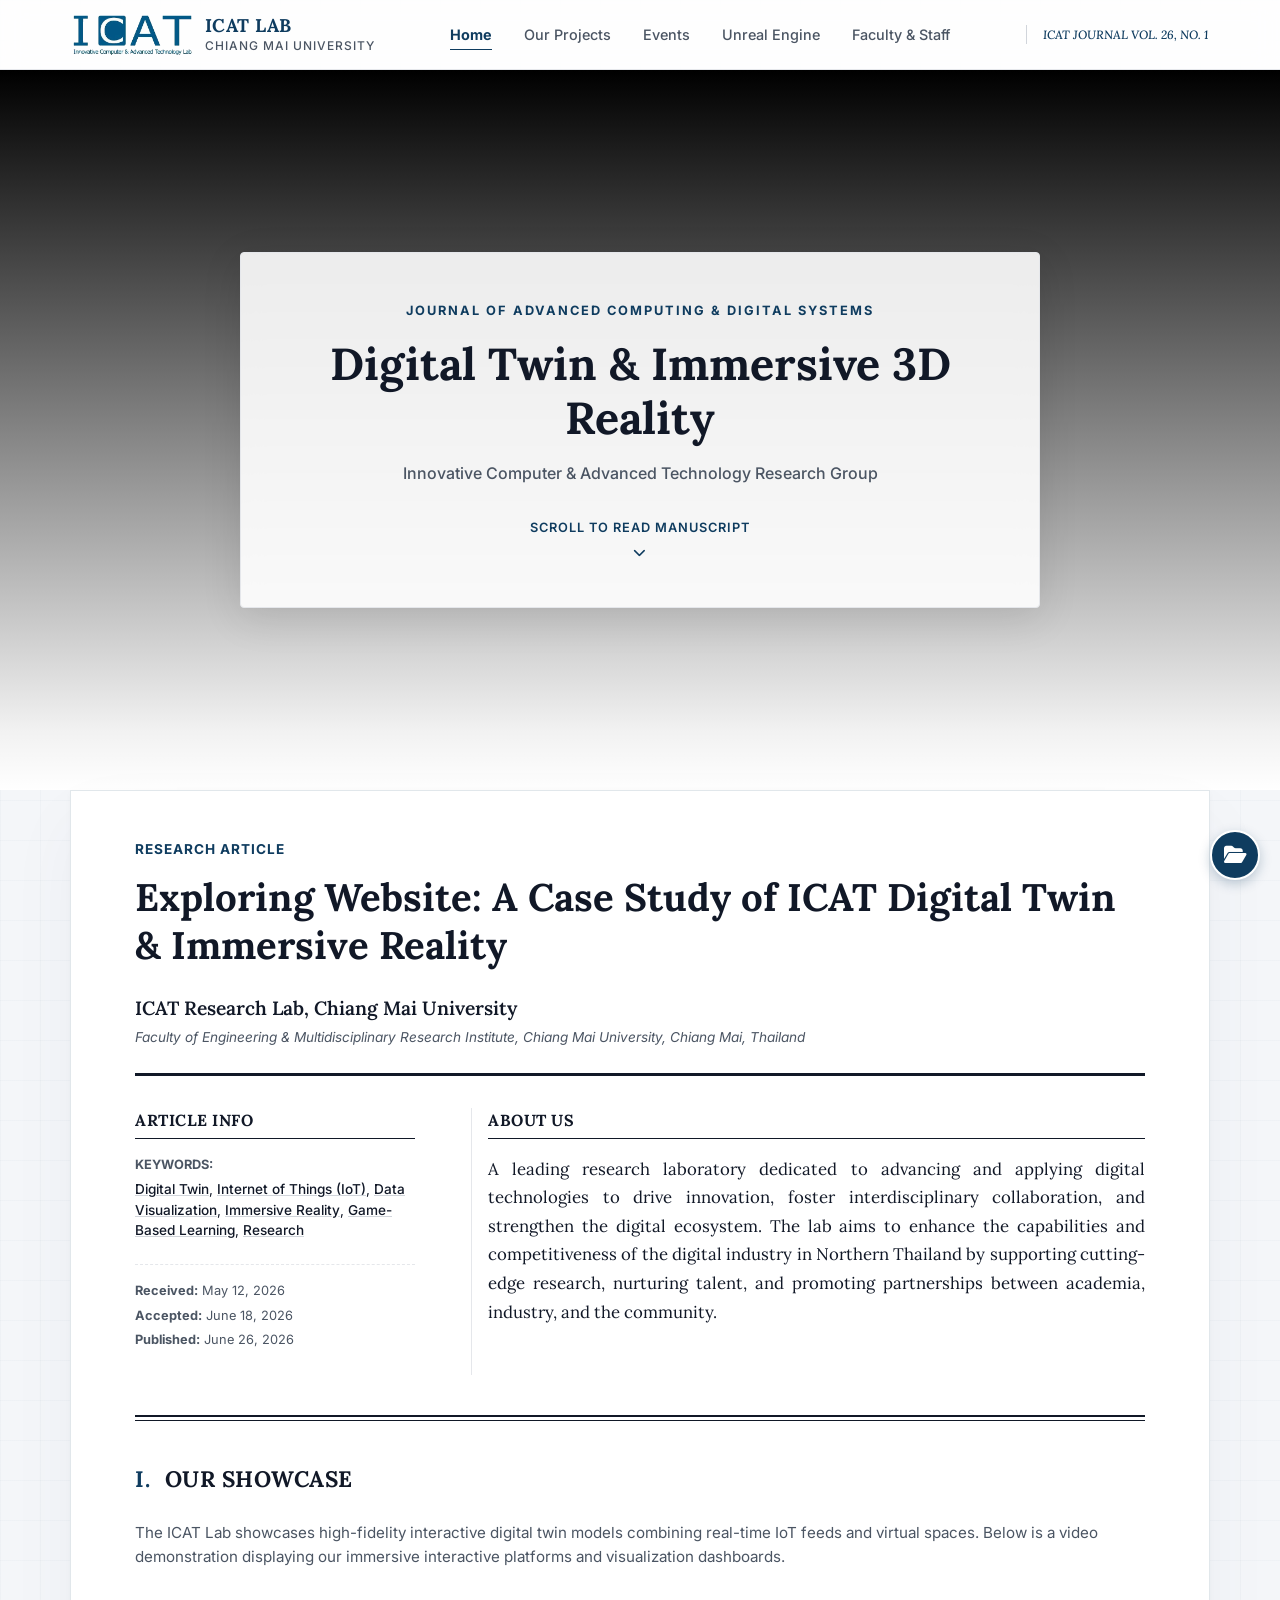
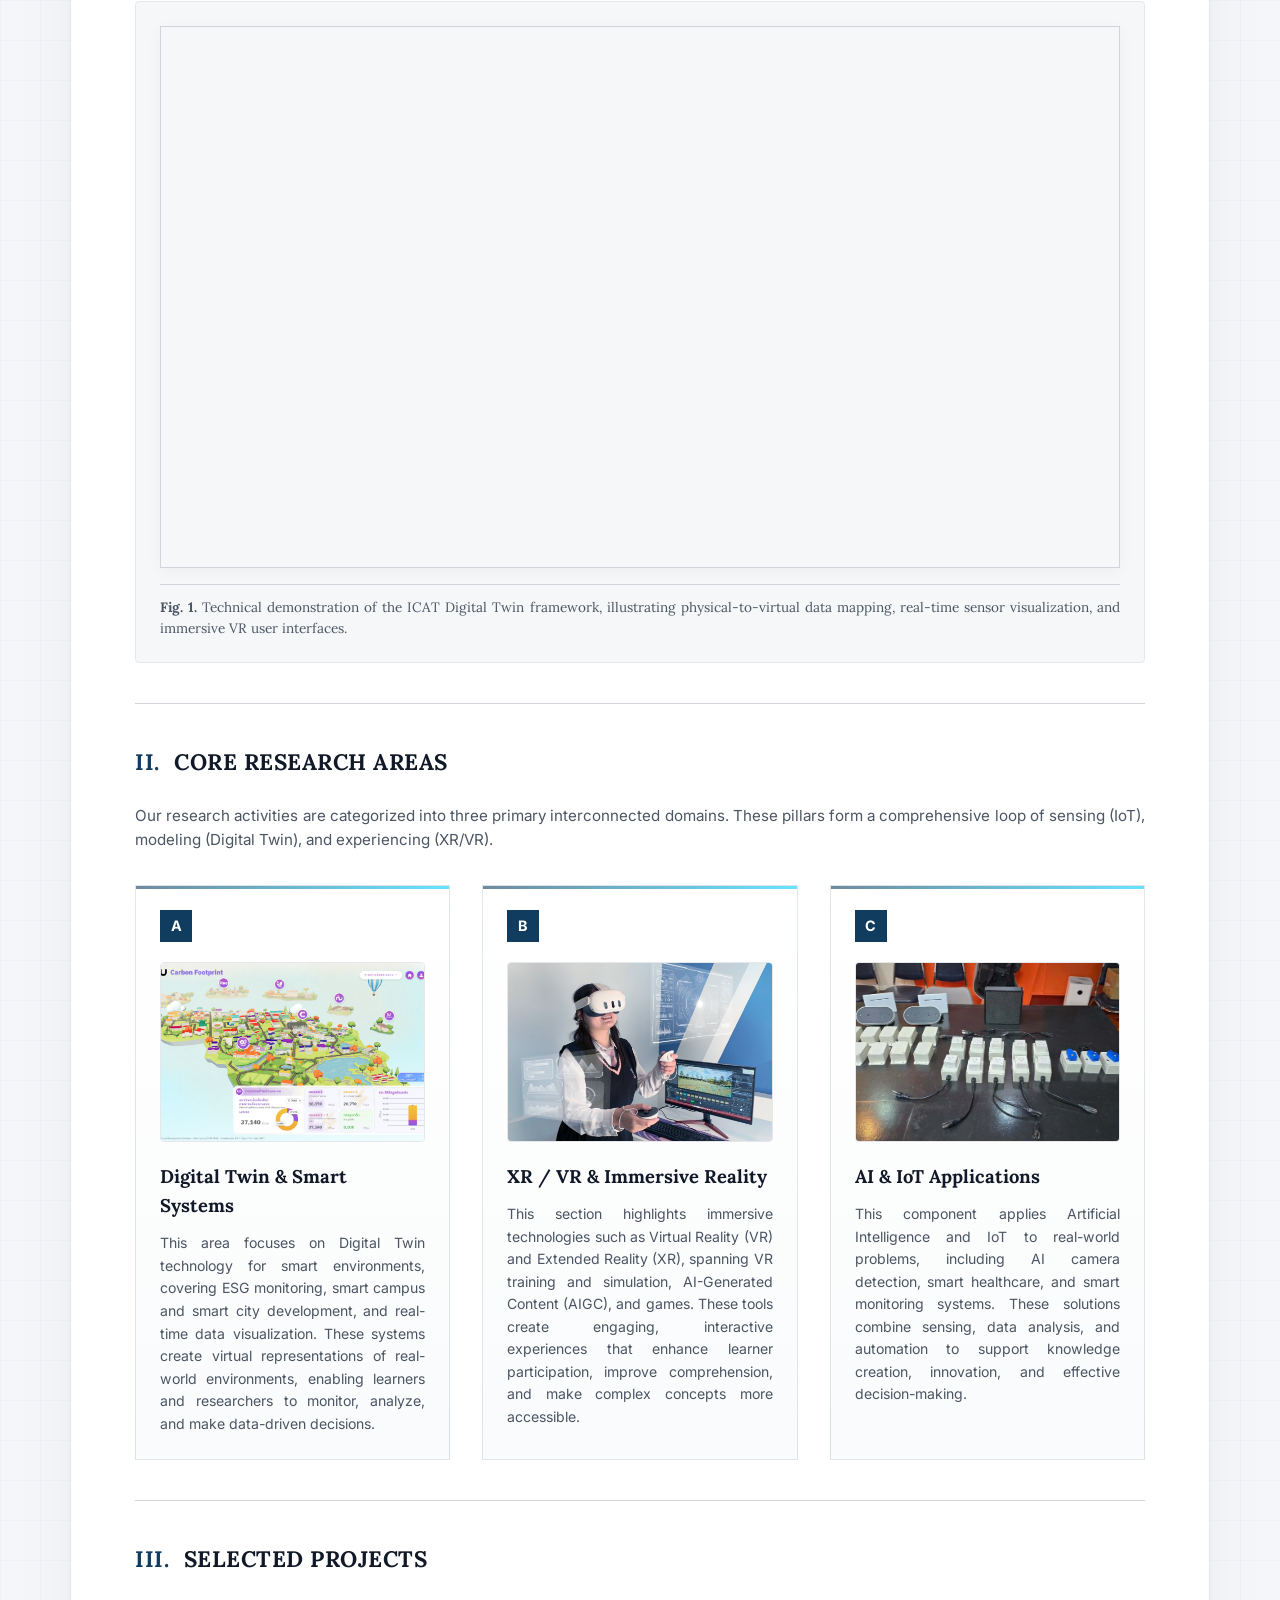
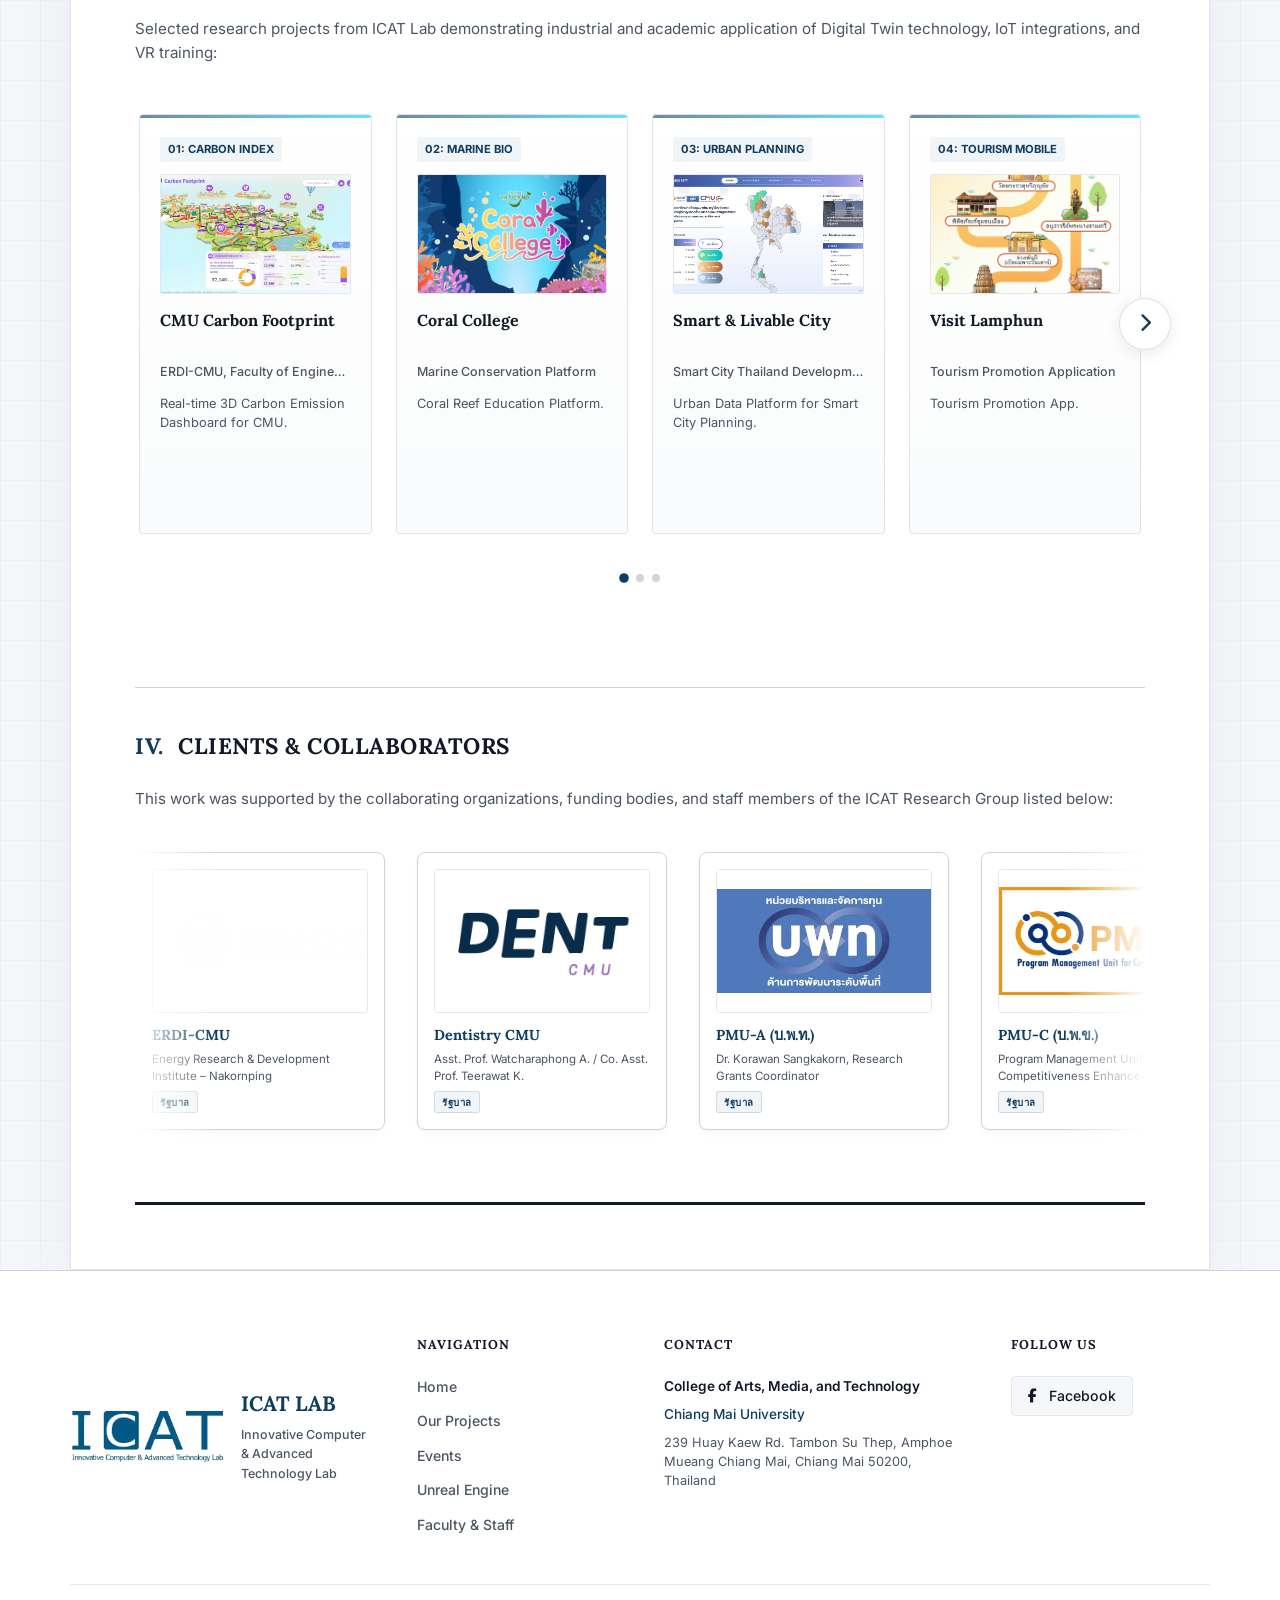
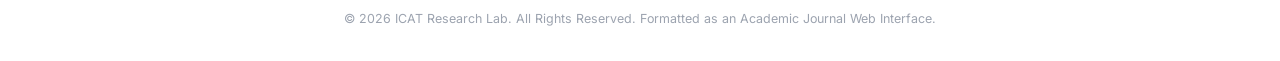
==== commit 17742f03: "Integrate Project showcase images from Pic folder with sliding transition for multi-images and confi" ====
--- a/index.html
+++ b/index.html
@@ -250,17 +250,7 @@
               <a href="https://netzero-cmu-phase-2.vercel.app" target="_blank" rel="noopener noreferrer"
                 class="project-link-wrapper" title="Launch CMU Carbon Footprint Dashboard">
                 <div class="project-thumbnail">
-                  <svg viewBox="0 0 200 120" xmlns="http://www.w3.org/2000/svg">
-                    <rect width="200" height="120" fill="#f3f4f6" />
-                    <path d="M20,100 L60,80 L100,90 L140,50 L180,60" fill="none" stroke="#0f3c5f" stroke-width="2" />
-                    <circle cx="20" cy="100" r="4" fill="#0f3c5f" />
-                    <circle cx="60" cy="80" r="4" fill="#0f3c5f" />
-                    <circle cx="100" cy="90" r="4" fill="#0f3c5f" />
-                    <circle cx="140" cy="50" r="4" fill="#0f3c5f" />
-                    <circle cx="180" cy="60" r="4" fill="#0f3c5f" />
-                    <text x="15" y="30" font-family="Inter" font-size="10" fill="#6b7280" font-weight="bold">NETZERO-CMU
-                      3D</text>
-                  </svg>
+                  <img src="Pic/CarbonFP_1.png" alt="CMU Carbon Footprint" style="width:100%; height:100%; object-fit:cover; display:block;">
                 </div>
               </a>
               <h4 class="project-title">CMU Carbon Footprint</h4>
@@ -278,15 +268,7 @@
               <a href="https://coralcollegethailand.org/" target="_blank" rel="noopener noreferrer"
                 class="project-link-wrapper" title="Open Coral College Platform">
                 <div class="project-thumbnail">
-                  <svg viewBox="0 0 200 120" xmlns="http://www.w3.org/2000/svg">
-                    <rect width="200" height="120" fill="#f3f4f6" />
-                    <path d="M100,100 C80,80 70,50 100,20 C130,50 120,80 100,100 Z" fill="none" stroke="#0284c7"
-                      stroke-width="2" />
-                    <path d="M70,80 Q100,60 130,80" fill="none" stroke="#0f3c5f" stroke-width="1.5"
-                      stroke-dasharray="4 2" />
-                    <text x="15" y="30" font-family="Inter" font-size="10" fill="#6b7280" font-weight="bold">CORAL
-                      EDUCATION</text>
-                  </svg>
+                  <img src="Pic/CoralCollege.jpg" alt="Coral College" style="width:100%; height:100%; object-fit:cover; display:block;">
                 </div>
               </a>
               <h4 class="project-title">Coral College</h4>
@@ -304,14 +286,7 @@
               <a href="https://smartlivablecityth.com/" target="_blank" rel="noopener noreferrer"
                 class="project-link-wrapper" title="Open Smart & Livable City Dashboard">
                 <div class="project-thumbnail">
-                  <svg viewBox="0 0 200 120" xmlns="http://www.w3.org/2000/svg">
-                    <rect width="200" height="120" fill="#f3f4f6" />
-                    <rect x="30" y="50" width="30" height="50" fill="none" stroke="#0f3c5f" stroke-width="1.5" />
-                    <rect x="70" y="30" width="40" height="70" fill="none" stroke="#0f3c5f" stroke-width="1.5" />
-                    <rect x="120" y="60" width="35" height="40" fill="none" stroke="#0f3c5f" stroke-width="1.5" />
-                    <text x="15" y="25" font-family="Inter" font-size="10" fill="#6b7280" font-weight="bold">URBAN
-                      MAPPING</text>
-                  </svg>
+                  <img src="Pic/SmartnLivableCity.png" alt="Smart & Livable City" style="width:100%; height:100%; object-fit:cover; display:block;">
                 </div>
               </a>
               <h4 class="project-title">Smart & Livable City</h4>
@@ -329,13 +304,7 @@
               <a href="https://visit-lamphun.web.app/" target="_blank" rel="noopener noreferrer"
                 class="project-link-wrapper" title="Open Visit Lamphun Portal">
                 <div class="project-thumbnail">
-                  <svg viewBox="0 0 200 120" xmlns="http://www.w3.org/2000/svg">
-                    <rect width="200" height="120" fill="#f3f4f6" />
-                    <circle cx="100" cy="50" r="12" fill="none" stroke="#e11d48" stroke-width="2" />
-                    <path d="M100,62 L100,85 M85,72 L115,72" stroke="#e11d48" stroke-width="1.5" />
-                    <text x="15" y="25" font-family="Inter" font-size="10" fill="#6b7280" font-weight="bold">LAMPHUN
-                      GUIDE</text>
-                  </svg>
+                  <img src="Pic/VisitLamphun.png" alt="Visit Lamphun" style="width:100%; height:100%; object-fit:cover; display:block;">
                 </div>
               </a>
               <h4 class="project-title">Visit Lamphun</h4>
@@ -353,13 +322,7 @@
               <a href="https://exerbrain.ams.cmu.ac.th/" target="_blank" rel="noopener noreferrer"
                 class="project-link-wrapper" title="Open Exerbrain CMU Platform">
                 <div class="project-thumbnail">
-                  <svg viewBox="0 0 200 120" xmlns="http://www.w3.org/2000/svg">
-                    <rect width="200" height="120" fill="#f3f4f6" />
-                    <path d="M10,60 Q50,20 100,60 T190,60" fill="none" stroke="#ef4444" stroke-width="2" />
-                    <circle cx="100" cy="60" r="15" fill="none" stroke="#0f3c5f" stroke-dasharray="4 2" />
-                    <text x="15" y="25" font-family="Inter" font-size="10" fill="#6b7280" font-weight="bold">STROKE
-                      REHAB</text>
-                  </svg>
+                  <img src="Pic/EcervrainCMU.png" alt="Exerbrain CMU" style="width:100%; height:100%; object-fit:cover; display:block;">
                 </div>
               </a>
               <h4 class="project-title">Exerbrain CMU</h4>
@@ -377,13 +340,7 @@
               <a href="https://bontanicgraden-phase2.web.app/" target="_blank" rel="noopener noreferrer"
                 class="project-link-wrapper" title="Open Botanic Garden AR Platform">
                 <div class="project-thumbnail">
-                  <svg viewBox="0 0 200 120" xmlns="http://www.w3.org/2000/svg">
-                    <rect width="200" height="120" fill="#f3f4f6" />
-                    <path d="M100,15 L125,50 L100,85 L75,50 Z" fill="none" stroke="#16a34a" stroke-width="2" />
-                    <line x1="100" y1="15" x2="100" y2="85" stroke="#16a34a" stroke-width="1.5" />
-                    <text x="15" y="25" font-family="Inter" font-size="10" fill="#6b7280" font-weight="bold">QUEEN
-                      SIRIKIT BOTANIC</text>
-                  </svg>
+                  <img src="Pic/bontanicgraden.png" alt="Botanic Garden" style="width:100%; height:100%; object-fit:cover; display:block;">
                 </div>
               </a>
               <h4 class="project-title">Botanic Garden</h4>
@@ -401,14 +358,7 @@
               <a href="https://camt-muteru.web.app/login" target="_blank" rel="noopener noreferrer"
                 class="project-link-wrapper" title="Open Muteru App">
                 <div class="project-thumbnail">
-                  <svg viewBox="0 0 200 120" xmlns="http://www.w3.org/2000/svg">
-                    <rect width="200" height="120" fill="#f3f4f6" />
-                    <circle cx="100" cy="60" r="22" fill="none" stroke="#d97706" stroke-width="1.5" />
-                    <polygon points="100,28 105,43 120,43 108,53 112,68 100,58 88,68 92,53 80,43 95,43" fill="#d97706"
-                      opacity="0.8" />
-                    <text x="15" y="20" font-family="Inter" font-size="10" fill="#6b7280" font-weight="bold">FAITH
-                      TOURISM</text>
-                  </svg>
+                  <img src="Pic/Muteru.png" alt="Muteru" style="width:100%; height:100%; object-fit:cover; display:block;">
                 </div>
               </a>
               <h4 class="project-title">Muteru (มูเตลู)</h4>
@@ -426,13 +376,7 @@
               <a href="https://letfill-cmu.web.app/" target="_blank" rel="noopener noreferrer"
                 class="project-link-wrapper" title="Open Let's Fill CMU Game">
                 <div class="project-thumbnail">
-                  <svg viewBox="0 0 200 120" xmlns="http://www.w3.org/2000/svg">
-                    <rect width="200" height="120" fill="#f3f4f6" />
-                    <path d="M70,40 Q100,30 130,40 Q140,80 100,100 Q60,80 70,40 Z" fill="none" stroke="#0f3c5f"
-                      stroke-width="2" />
-                    <text x="15" y="25" font-family="Inter" font-size="10" fill="#6b7280" font-weight="bold">DENTAL
-                      TRAINER</text>
-                  </svg>
+                  <img src="Pic/LetsFillCMU1.png" alt="Let's Fill CMU" style="width:100%; height:100%; object-fit:cover; display:block;">
                 </div>
               </a>
               <h4 class="project-title">Let's Fill CMU</h4>
@@ -450,14 +394,7 @@
               <a href="https://icat-iot.web.app/" target="_blank" rel="noopener noreferrer" class="project-link-wrapper"
                 title="Open ICAT Digital Twin Visualizer">
                 <div class="project-thumbnail">
-                  <svg viewBox="0 0 200 120" xmlns="http://www.w3.org/2000/svg">
-                    <rect width="200" height="120" fill="#f3f4f6" />
-                    <ellipse cx="100" cy="60" rx="50" ry="20" fill="none" stroke="#0f3c5f" stroke-dasharray="4 2" />
-                    <rect x="75" y="45" width="50" height="30" fill="#0f3c5f" opacity="0.3" stroke="#0f3c5f"
-                      stroke-width="1" />
-                    <text x="15" y="25" font-family="Inter" font-size="10" fill="#6b7280" font-weight="bold">WEBGL
-                      VIEWPORT</text>
-                  </svg>
+                  <img src="Pic/ICAT Digital Twin1.png" alt="ICAT Digital Twin" style="width:100%; height:100%; object-fit:cover; display:block;">
                 </div>
               </a>
               <h4 class="project-title">ICAT Digital Twin</h4>
@@ -560,10 +497,7 @@
           <!-- 1. ERDI-CMU -->
           <div class="client-card">
             <div class="client-logo-placeholder">
-              <svg viewBox="0 0 150 100" xmlns="http://www.w3.org/2000/svg">
-                <rect width="100%" height="100%" fill="#f3f4f6" stroke="#e5e7eb" stroke-width="1"/>
-                <text x="50%" y="50%" dominant-baseline="middle" text-anchor="middle" font-family="Inter" font-size="12" fill="#9ca3af">รูปภาพ</text>
-              </svg>
+              <img src="Pic/LOGO_ERDI_CMU2567-3.png" alt="ERDI-CMU">
             </div>
             <div class="client-info">
               <h4 class="client-org">ERDI-CMU</h4>
@@ -575,10 +509,7 @@
           <!-- 2. Faculty of Dentistry, CMU -->
           <div class="client-card">
             <div class="client-logo-placeholder">
-              <svg viewBox="0 0 150 100" xmlns="http://www.w3.org/2000/svg">
-                <rect width="100%" height="100%" fill="#f3f4f6" stroke="#e5e7eb" stroke-width="1"/>
-                <text x="50%" y="50%" dominant-baseline="middle" text-anchor="middle" font-family="Inter" font-size="12" fill="#9ca3af">รูปภาพ</text>
-              </svg>
+              <img src="Pic/DentCmu_LOGO.png" alt="Dentistry CMU">
             </div>
             <div class="client-info">
               <h4 class="client-org">Dentistry CMU</h4>
@@ -590,10 +521,7 @@
           <!-- 3. PMU-A -->
           <div class="client-card">
             <div class="client-logo-placeholder">
-              <svg viewBox="0 0 150 100" xmlns="http://www.w3.org/2000/svg">
-                <rect width="100%" height="100%" fill="#f3f4f6" stroke="#e5e7eb" stroke-width="1"/>
-                <text x="50%" y="50%" dominant-baseline="middle" text-anchor="middle" font-family="Inter" font-size="12" fill="#9ca3af">รูปภาพ</text>
-              </svg>
+              <img src="Pic/PMU-A_logo.webp" alt="PMU-A">
             </div>
             <div class="client-info">
               <h4 class="client-org">PMU-A (บ.พ.ท.)</h4>
@@ -605,10 +533,7 @@
           <!-- 4. PMU-C -->
           <div class="client-card">
             <div class="client-logo-placeholder">
-              <svg viewBox="0 0 150 100" xmlns="http://www.w3.org/2000/svg">
-                <rect width="100%" height="100%" fill="#f3f4f6" stroke="#e5e7eb" stroke-width="1"/>
-                <text x="50%" y="50%" dominant-baseline="middle" text-anchor="middle" font-family="Inter" font-size="12" fill="#9ca3af">รูปภาพ</text>
-              </svg>
+              <img src="Pic/PMUC-Logo-white.png" alt="PMU-C">
             </div>
             <div class="client-info">
               <h4 class="client-org">PMU-C (บ.พ.ข.)</h4>
@@ -620,10 +545,7 @@
           <!-- 5. Multidisciplinary Research Institute -->
           <div class="client-card">
             <div class="client-logo-placeholder">
-              <svg viewBox="0 0 150 100" xmlns="http://www.w3.org/2000/svg">
-                <rect width="100%" height="100%" fill="#f3f4f6" stroke="#e5e7eb" stroke-width="1"/>
-                <text x="50%" y="50%" dominant-baseline="middle" text-anchor="middle" font-family="Inter" font-size="12" fill="#9ca3af">รูปภาพ</text>
-              </svg>
+              <img src="Pic/mdri-logo.png" alt="MDRI CMU">
             </div>
             <div class="client-info">
               <h4 class="client-org">MDRI CMU</h4>
@@ -635,10 +557,7 @@
           <!-- 6. ETE Faculty of Engineering -->
           <div class="client-card">
             <div class="client-logo-placeholder">
-              <svg viewBox="0 0 150 100" xmlns="http://www.w3.org/2000/svg">
-                <rect width="100%" height="100%" fill="#f3f4f6" stroke="#e5e7eb" stroke-width="1"/>
-                <text x="50%" y="50%" dominant-baseline="middle" text-anchor="middle" font-family="Inter" font-size="12" fill="#9ca3af">รูปภาพ</text>
-              </svg>
+              <img src="Pic/(ETE)_LOGO.jpg" alt="ETE Engineering CMU">
             </div>
             <div class="client-info">
               <h4 class="client-org">ETE Engineering CMU</h4>
@@ -650,10 +569,7 @@
           <!-- 7. Murata Electronics -->
           <div class="client-card">
             <div class="client-logo-placeholder">
-              <svg viewBox="0 0 150 100" xmlns="http://www.w3.org/2000/svg">
-                <rect width="100%" height="100%" fill="#f3f4f6" stroke="#e5e7eb" stroke-width="1"/>
-                <text x="50%" y="50%" dominant-baseline="middle" text-anchor="middle" font-family="Inter" font-size="12" fill="#9ca3af">รูปภาพ</text>
-              </svg>
+              <img src="Pic/murata-logo.webp" alt="Murata Electronics">
             </div>
             <div class="client-info">
               <h4 class="client-org">Murata Electronics</h4>
@@ -665,10 +581,7 @@
           <!-- 8. TAT Phuket -->
           <div class="client-card">
             <div class="client-logo-placeholder">
-              <svg viewBox="0 0 150 100" xmlns="http://www.w3.org/2000/svg">
-                <rect width="100%" height="100%" fill="#f3f4f6" stroke="#e5e7eb" stroke-width="1"/>
-                <text x="50%" y="50%" dominant-baseline="middle" text-anchor="middle" font-family="Inter" font-size="12" fill="#9ca3af">รูปภาพ</text>
-              </svg>
+              <img src="Pic/Phuket-Raceweek-TAT_LOGO.png" alt="TAT Phuket">
             </div>
             <div class="client-info">
               <h4 class="client-org">TAT Phuket</h4>
@@ -680,10 +593,7 @@
           <!-- 9. Queen Sirikit Botanic Garden -->
           <div class="client-card">
             <div class="client-logo-placeholder">
-              <svg viewBox="0 0 150 100" xmlns="http://www.w3.org/2000/svg">
-                <rect width="100%" height="100%" fill="#f3f4f6" stroke="#e5e7eb" stroke-width="1"/>
-                <text x="50%" y="50%" dominant-baseline="middle" text-anchor="middle" font-family="Inter" font-size="12" fill="#9ca3af">รูปภาพ</text>
-              </svg>
+              <img src="Pic/QSBG_LOGO.png" alt="QSBG Thailand">
             </div>
             <div class="client-info">
               <h4 class="client-org">QSBG Thailand</h4>
@@ -696,10 +606,7 @@
           <!-- 1. ERDI-CMU -->
           <div class="client-card">
             <div class="client-logo-placeholder">
-              <svg viewBox="0 0 150 100" xmlns="http://www.w3.org/2000/svg">
-                <rect width="100%" height="100%" fill="#f3f4f6" stroke="#e5e7eb" stroke-width="1"/>
-                <text x="50%" y="50%" dominant-baseline="middle" text-anchor="middle" font-family="Inter" font-size="12" fill="#9ca3af">รูปภาพ</text>
-              </svg>
+              <img src="Pic/LOGO_ERDI_CMU2567-3.png" alt="ERDI-CMU">
             </div>
             <div class="client-info">
               <h4 class="client-org">ERDI-CMU</h4>
@@ -711,10 +618,7 @@
           <!-- 2. Faculty of Dentistry, CMU -->
           <div class="client-card">
             <div class="client-logo-placeholder">
-              <svg viewBox="0 0 150 100" xmlns="http://www.w3.org/2000/svg">
-                <rect width="100%" height="100%" fill="#f3f4f6" stroke="#e5e7eb" stroke-width="1"/>
-                <text x="50%" y="50%" dominant-baseline="middle" text-anchor="middle" font-family="Inter" font-size="12" fill="#9ca3af">รูปภาพ</text>
-              </svg>
+              <img src="Pic/DentCmu_LOGO.png" alt="Dentistry CMU">
             </div>
             <div class="client-info">
               <h4 class="client-org">Dentistry CMU</h4>
@@ -726,10 +630,7 @@
           <!-- 3. PMU-A -->
           <div class="client-card">
             <div class="client-logo-placeholder">
-              <svg viewBox="0 0 150 100" xmlns="http://www.w3.org/2000/svg">
-                <rect width="100%" height="100%" fill="#f3f4f6" stroke="#e5e7eb" stroke-width="1"/>
-                <text x="50%" y="50%" dominant-baseline="middle" text-anchor="middle" font-family="Inter" font-size="12" fill="#9ca3af">รูปภาพ</text>
-              </svg>
+              <img src="Pic/PMU-A_logo.webp" alt="PMU-A">
             </div>
             <div class="client-info">
               <h4 class="client-org">PMU-A (บ.พ.ท.)</h4>
@@ -741,10 +642,7 @@
           <!-- 4. PMU-C -->
           <div class="client-card">
             <div class="client-logo-placeholder">
-              <svg viewBox="0 0 150 100" xmlns="http://www.w3.org/2000/svg">
-                <rect width="100%" height="100%" fill="#f3f4f6" stroke="#e5e7eb" stroke-width="1"/>
-                <text x="50%" y="50%" dominant-baseline="middle" text-anchor="middle" font-family="Inter" font-size="12" fill="#9ca3af">รูปภาพ</text>
-              </svg>
+              <img src="Pic/PMUC-Logo-white.png" alt="PMU-C">
             </div>
             <div class="client-info">
               <h4 class="client-org">PMU-C (บ.พ.ข.)</h4>
@@ -756,10 +654,7 @@
           <!-- 5. Multidisciplinary Research Institute -->
           <div class="client-card">
             <div class="client-logo-placeholder">
-              <svg viewBox="0 0 150 100" xmlns="http://www.w3.org/2000/svg">
-                <rect width="100%" height="100%" fill="#f3f4f6" stroke="#e5e7eb" stroke-width="1"/>
-                <text x="50%" y="50%" dominant-baseline="middle" text-anchor="middle" font-family="Inter" font-size="12" fill="#9ca3af">รูปภาพ</text>
-              </svg>
+              <img src="Pic/mdri-logo.png" alt="MDRI CMU">
             </div>
             <div class="client-info">
               <h4 class="client-org">MDRI CMU</h4>
@@ -771,10 +666,7 @@
           <!-- 6. ETE Faculty of Engineering -->
           <div class="client-card">
             <div class="client-logo-placeholder">
-              <svg viewBox="0 0 150 100" xmlns="http://www.w3.org/2000/svg">
-                <rect width="100%" height="100%" fill="#f3f4f6" stroke="#e5e7eb" stroke-width="1"/>
-                <text x="50%" y="50%" dominant-baseline="middle" text-anchor="middle" font-family="Inter" font-size="12" fill="#9ca3af">รูปภาพ</text>
-              </svg>
+              <img src="Pic/(ETE)_LOGO.jpg" alt="ETE Engineering CMU">
             </div>
             <div class="client-info">
               <h4 class="client-org">ETE Engineering CMU</h4>
@@ -786,10 +678,7 @@
           <!-- 7. Murata Electronics -->
           <div class="client-card">
             <div class="client-logo-placeholder">
-              <svg viewBox="0 0 150 100" xmlns="http://www.w3.org/2000/svg">
-                <rect width="100%" height="100%" fill="#f3f4f6" stroke="#e5e7eb" stroke-width="1"/>
-                <text x="50%" y="50%" dominant-baseline="middle" text-anchor="middle" font-family="Inter" font-size="12" fill="#9ca3af">รูปภาพ</text>
-              </svg>
+              <img src="Pic/murata-logo.webp" alt="Murata Electronics">
             </div>
             <div class="client-info">
               <h4 class="client-org">Murata Electronics</h4>
@@ -801,10 +690,7 @@
           <!-- 8. TAT Phuket -->
           <div class="client-card">
             <div class="client-logo-placeholder">
-              <svg viewBox="0 0 150 100" xmlns="http://www.w3.org/2000/svg">
-                <rect width="100%" height="100%" fill="#f3f4f6" stroke="#e5e7eb" stroke-width="1"/>
-                <text x="50%" y="50%" dominant-baseline="middle" text-anchor="middle" font-family="Inter" font-size="12" fill="#9ca3af">รูปภาพ</text>
-              </svg>
+              <img src="Pic/Phuket-Raceweek-TAT_LOGO.png" alt="TAT Phuket">
             </div>
             <div class="client-info">
               <h4 class="client-org">TAT Phuket</h4>
@@ -816,10 +702,7 @@
           <!-- 9. Queen Sirikit Botanic Garden -->
           <div class="client-card">
             <div class="client-logo-placeholder">
-              <svg viewBox="0 0 150 100" xmlns="http://www.w3.org/2000/svg">
-                <rect width="100%" height="100%" fill="#f3f4f6" stroke="#e5e7eb" stroke-width="1"/>
-                <text x="50%" y="50%" dominant-baseline="middle" text-anchor="middle" font-family="Inter" font-size="12" fill="#9ca3af">รูปภาพ</text>
-              </svg>
+              <img src="Pic/QSBG_LOGO.png" alt="QSBG Thailand">
             </div>
             <div class="client-info">
               <h4 class="client-org">QSBG Thailand</h4>
--- a/index.css
+++ b/index.css
@@ -1603,6 +1603,19 @@
   margin: 0;
 }
 
+.staff-dir-work {
+  font-size: 0.8rem;
+  color: var(--text-secondary);
+  margin: 0;
+  display: flex;
+  align-items: center;
+  gap: 0.35rem;
+}
+
+.staff-dir-work i {
+  color: var(--text-muted);
+}
+
 .staff-dir-email {
   font-size: 0.8rem;
   color: var(--text-muted);
@@ -2502,4 +2515,163 @@
   border: 1px solid rgba(194, 65, 12, 0.15);
 }
 
-
+/* ==========================================================================
+   Project Dossier Detailed Layout
+   ========================================================================== */
+
+.project-dossier-grid {
+  display: grid;
+  grid-template-columns: 1.2fr 1fr;
+  gap: 2.5rem;
+  background: var(--bg-primary);
+  border: 1px solid var(--border-color);
+  border-radius: 8px;
+  padding: 2.5rem;
+  box-shadow: 0 8px 30px rgba(0, 0, 0, 0.03);
+  margin-top: 1.5rem;
+}
+
+.project-dossier-showcase {
+  display: flex;
+  flex-direction: column;
+  gap: 0.75rem;
+}
+
+.dossier-showcase-title {
+  font-family: var(--font-sans);
+  font-size: 0.75rem;
+  font-weight: 700;
+  color: var(--text-secondary);
+  letter-spacing: 0.5px;
+}
+
+.dossier-showcase-placeholder {
+  border: 1px dashed rgba(15, 60, 95, 0.25);
+  background-color: rgba(15, 60, 95, 0.02);
+  border-radius: 6px;
+  overflow: hidden;
+  aspect-ratio: 4 / 3;
+  display: flex;
+  align-items: center;
+  justify-content: center;
+}
+
+.dossier-showcase-placeholder svg {
+  width: 100%;
+  height: 100%;
+  display: block;
+}
+
+.project-dossier-info {
+  display: flex;
+  flex-direction: column;
+  gap: 1.25rem;
+}
+
+.dossier-project-title {
+  font-family: var(--font-serif);
+  font-size: 1.5rem;
+  font-weight: 700;
+  color: var(--text-primary);
+  margin: 0;
+  line-height: 1.3;
+}
+
+.dossier-category {
+  font-size: 0.72rem;
+  font-weight: 700;
+  color: var(--academic-blue);
+  background: var(--academic-blue-light);
+  padding: 0.25rem 0.5rem;
+  border-radius: 3px;
+  align-self: flex-start;
+  text-transform: uppercase;
+}
+
+.dossier-sub-header {
+  font-family: var(--font-serif);
+  font-size: 0.95rem;
+  font-weight: 700;
+  color: var(--academic-blue);
+  margin: 0 0 0.5rem 0;
+  border-bottom: 1px dashed var(--border-light);
+  padding-bottom: 0.25rem;
+}
+
+.dossier-meta-grid {
+  display: grid;
+  grid-template-columns: repeat(3, 1fr);
+  gap: 0.75rem;
+  background: #fafbfc;
+  border: 1px solid var(--border-light);
+  border-radius: 4px;
+  padding: 0.75rem;
+}
+
+.dossier-meta-item {
+  display: flex;
+  flex-direction: column;
+  gap: 0.15rem;
+}
+
+.meta-label {
+  font-size: 0.65rem;
+  color: var(--text-muted);
+  text-transform: uppercase;
+  font-weight: 600;
+}
+
+.meta-value {
+  font-size: 0.75rem;
+  font-weight: 700;
+  color: var(--text-primary);
+}
+
+.dossier-desc-container {
+  display: flex;
+  flex-direction: column;
+  gap: 0.75rem;
+  font-size: 0.82rem;
+  line-height: 1.6;
+  color: var(--text-primary);
+}
+
+/* Responsive styles for dossiers */
+@media (max-width: 991px) {
+  .project-dossier-grid {
+    grid-template-columns: 1fr;
+    gap: 2rem;
+    padding: 1.75rem;
+  }
+}
+
+/* Slider & Client Logo Updates */
+.slideshow-container {
+  position: relative;
+  width: 100%;
+  height: 100%;
+  overflow: hidden;
+}
+
+.slideshow-track {
+  display: flex;
+  height: 100%;
+  transition: transform 0.8s cubic-bezier(0.4, 0, 0.2, 1);
+}
+
+.slideshow-slide {
+  height: 100%;
+  object-fit: cover;
+  flex-shrink: 0;
+}
+
+.client-logo-placeholder img {
+  width: 100%;
+  height: 100%;
+  object-fit: contain;
+  display: block;
+  background-color: #ffffff;
+}
+
+
+
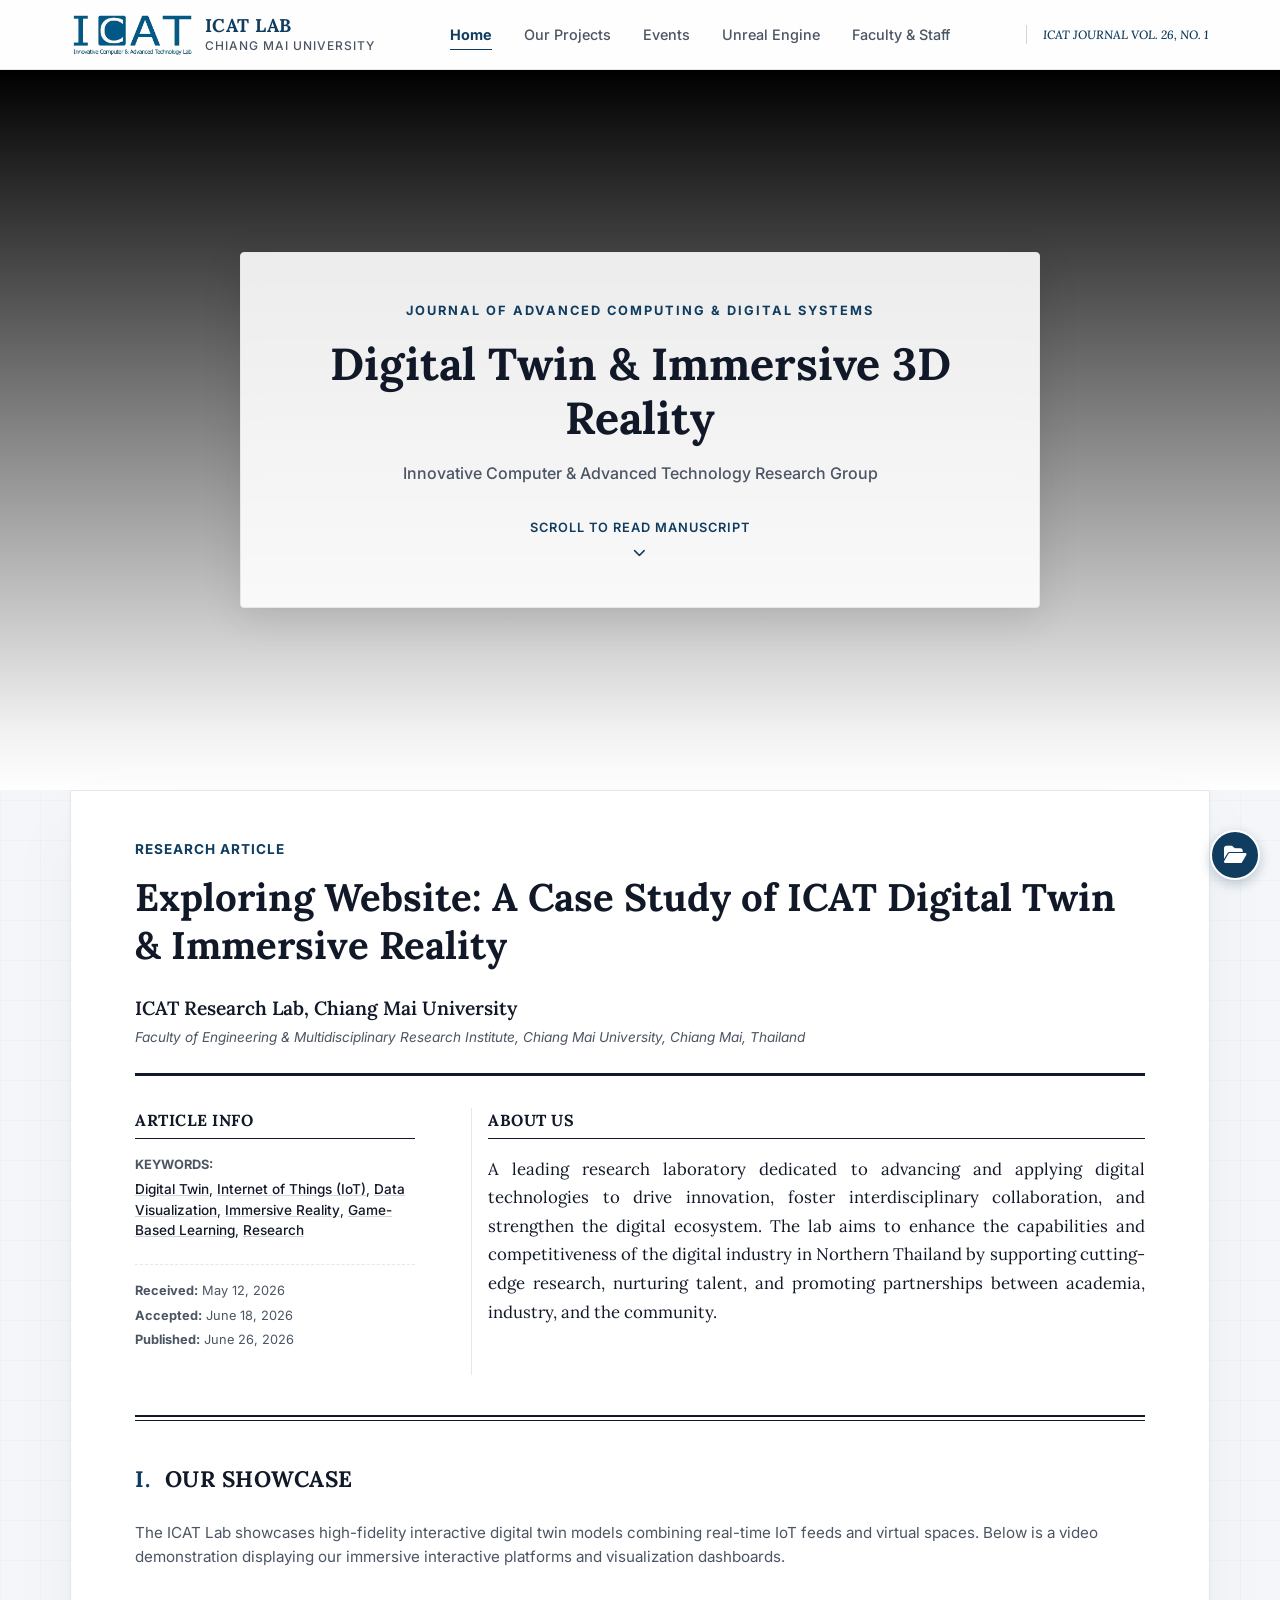
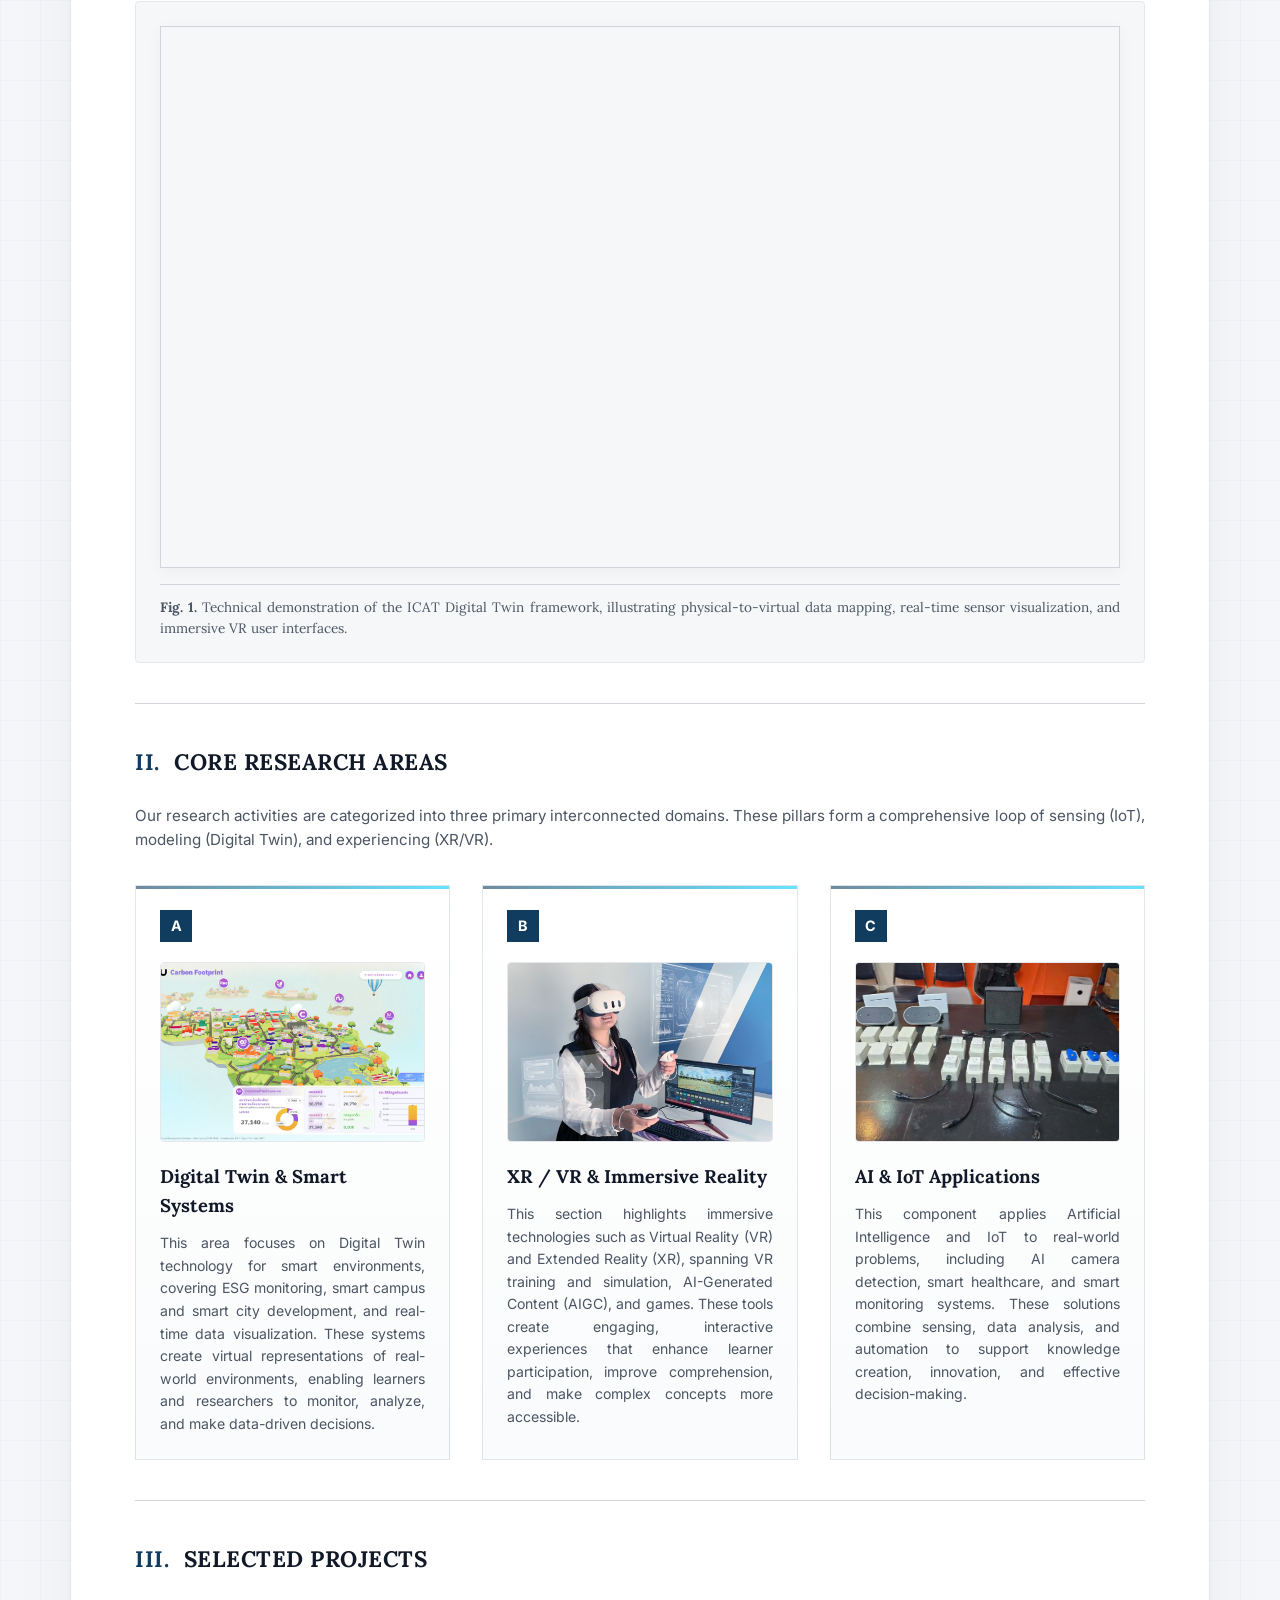
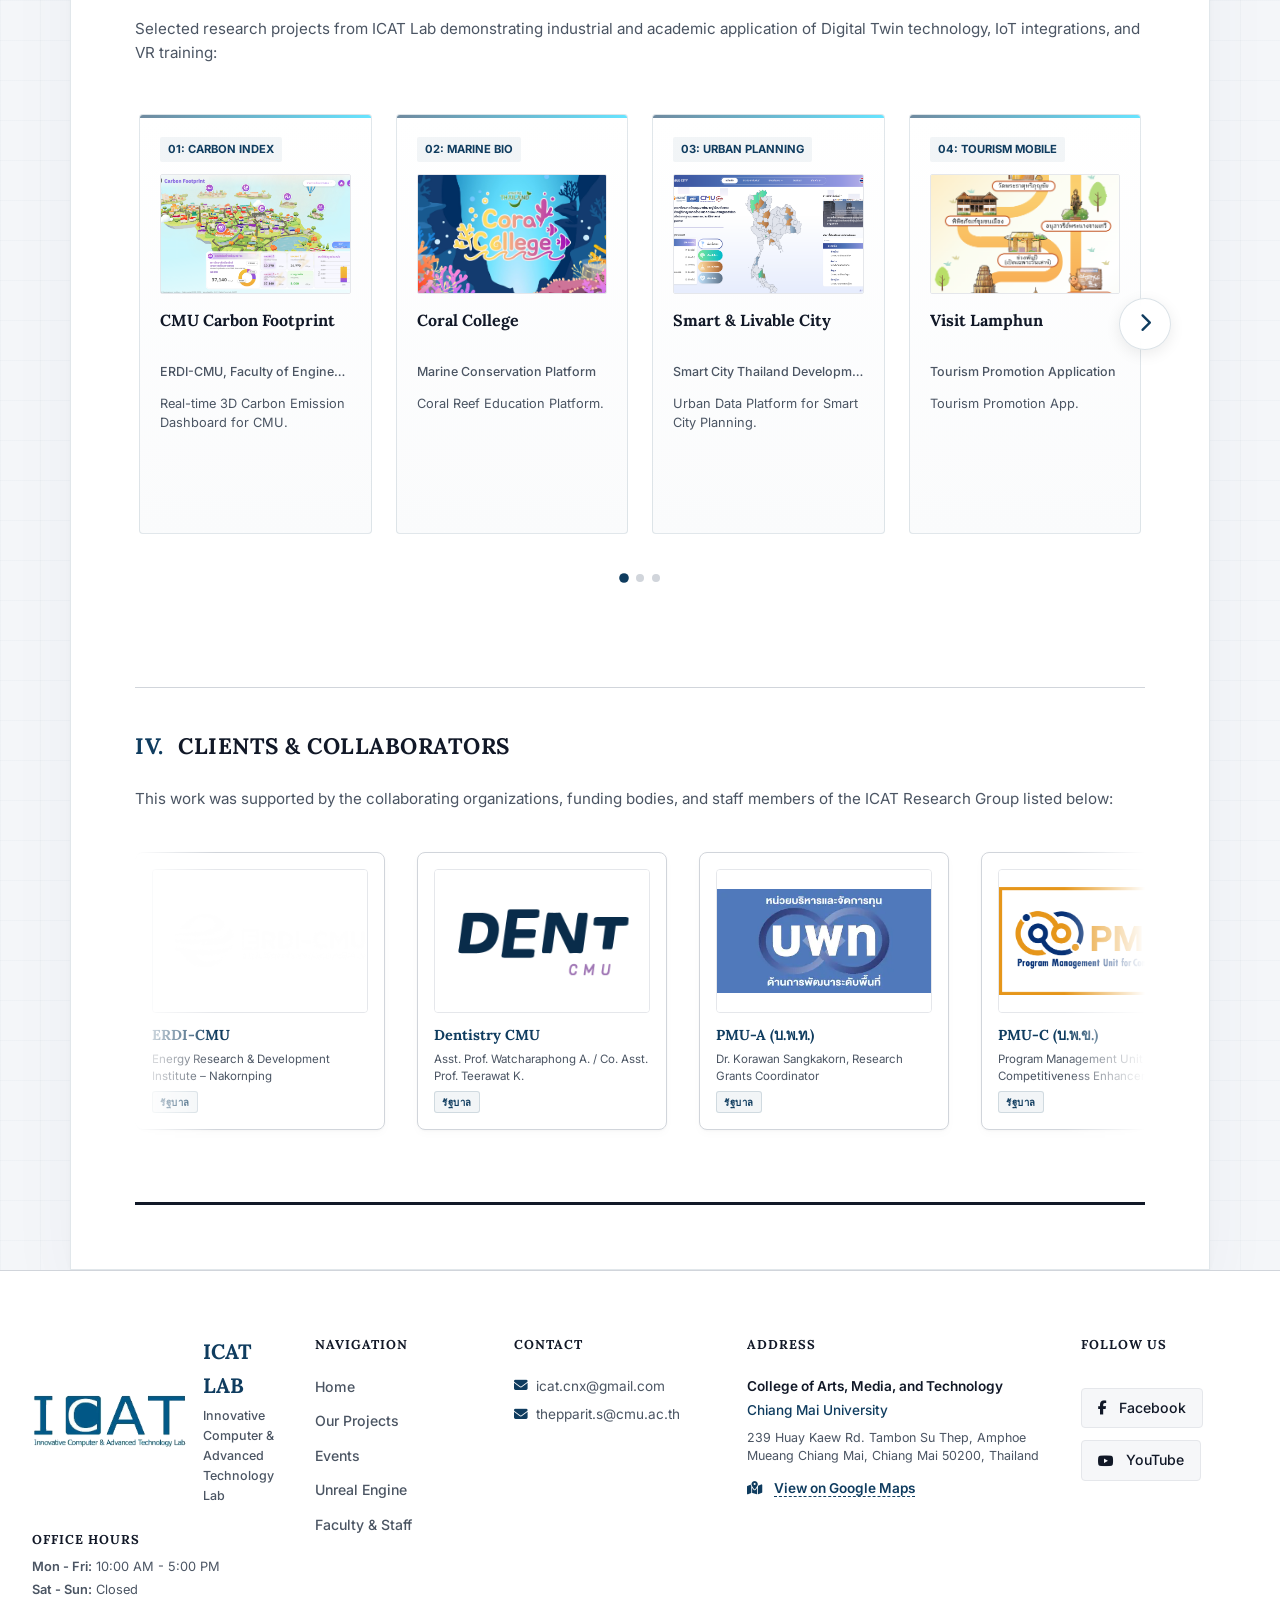
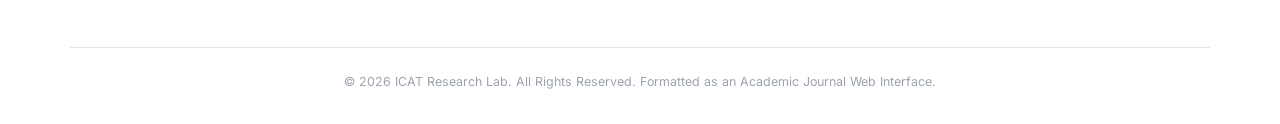
==== commit 7d6adfaf: "style: update layout and fix UI image mappings, contact details, and footer" ====
--- a/index.html
+++ b/index.html
@@ -250,7 +250,8 @@
               <a href="https://netzero-cmu-phase-2.vercel.app" target="_blank" rel="noopener noreferrer"
                 class="project-link-wrapper" title="Launch CMU Carbon Footprint Dashboard">
                 <div class="project-thumbnail">
-                  <img src="Pic/CarbonFP_1.png" alt="CMU Carbon Footprint" style="width:100%; height:100%; object-fit:cover; display:block;">
+                  <img src="Pic/CarbonFP_1.png" alt="CMU Carbon Footprint"
+                    style="width:100%; height:100%; object-fit:cover; display:block;">
                 </div>
               </a>
               <h4 class="project-title">CMU Carbon Footprint</h4>
@@ -268,7 +269,8 @@
               <a href="https://coralcollegethailand.org/" target="_blank" rel="noopener noreferrer"
                 class="project-link-wrapper" title="Open Coral College Platform">
                 <div class="project-thumbnail">
-                  <img src="Pic/CoralCollege.jpg" alt="Coral College" style="width:100%; height:100%; object-fit:cover; display:block;">
+                  <img src="Pic/CoralCollege.jpg" alt="Coral College"
+                    style="width:100%; height:100%; object-fit:cover; display:block;">
                 </div>
               </a>
               <h4 class="project-title">Coral College</h4>
@@ -286,7 +288,8 @@
               <a href="https://smartlivablecityth.com/" target="_blank" rel="noopener noreferrer"
                 class="project-link-wrapper" title="Open Smart & Livable City Dashboard">
                 <div class="project-thumbnail">
-                  <img src="Pic/SmartnLivableCity.png" alt="Smart & Livable City" style="width:100%; height:100%; object-fit:cover; display:block;">
+                  <img src="Pic/SmartnLivableCity.png" alt="Smart & Livable City"
+                    style="width:100%; height:100%; object-fit:cover; display:block;">
                 </div>
               </a>
               <h4 class="project-title">Smart & Livable City</h4>
@@ -304,7 +307,8 @@
               <a href="https://visit-lamphun.web.app/" target="_blank" rel="noopener noreferrer"
                 class="project-link-wrapper" title="Open Visit Lamphun Portal">
                 <div class="project-thumbnail">
-                  <img src="Pic/VisitLamphun.png" alt="Visit Lamphun" style="width:100%; height:100%; object-fit:cover; display:block;">
+                  <img src="Pic/VisitLamphun.png" alt="Visit Lamphun"
+                    style="width:100%; height:100%; object-fit:cover; display:block;">
                 </div>
               </a>
               <h4 class="project-title">Visit Lamphun</h4>
@@ -322,7 +326,8 @@
               <a href="https://exerbrain.ams.cmu.ac.th/" target="_blank" rel="noopener noreferrer"
                 class="project-link-wrapper" title="Open Exerbrain CMU Platform">
                 <div class="project-thumbnail">
-                  <img src="Pic/EcervrainCMU.png" alt="Exerbrain CMU" style="width:100%; height:100%; object-fit:cover; display:block;">
+                  <img src="Pic/EcervrainCMU.png" alt="Exerbrain CMU"
+                    style="width:100%; height:100%; object-fit:cover; display:block;">
                 </div>
               </a>
               <h4 class="project-title">Exerbrain CMU</h4>
@@ -340,7 +345,8 @@
               <a href="https://bontanicgraden-phase2.web.app/" target="_blank" rel="noopener noreferrer"
                 class="project-link-wrapper" title="Open Botanic Garden AR Platform">
                 <div class="project-thumbnail">
-                  <img src="Pic/bontanicgraden.png" alt="Botanic Garden" style="width:100%; height:100%; object-fit:cover; display:block;">
+                  <img src="Pic/bontanicgraden.png" alt="Botanic Garden"
+                    style="width:100%; height:100%; object-fit:cover; display:block;">
                 </div>
               </a>
               <h4 class="project-title">Botanic Garden</h4>
@@ -358,7 +364,8 @@
               <a href="https://camt-muteru.web.app/login" target="_blank" rel="noopener noreferrer"
                 class="project-link-wrapper" title="Open Muteru App">
                 <div class="project-thumbnail">
-                  <img src="Pic/Muteru.png" alt="Muteru" style="width:100%; height:100%; object-fit:cover; display:block;">
+                  <img src="Pic/Muteru.png" alt="Muteru"
+                    style="width:100%; height:100%; object-fit:cover; display:block;">
                 </div>
               </a>
               <h4 class="project-title">Muteru (มูเตลู)</h4>
@@ -376,7 +383,8 @@
               <a href="https://letfill-cmu.web.app/" target="_blank" rel="noopener noreferrer"
                 class="project-link-wrapper" title="Open Let's Fill CMU Game">
                 <div class="project-thumbnail">
-                  <img src="Pic/LetsFillCMU1.png" alt="Let's Fill CMU" style="width:100%; height:100%; object-fit:cover; display:block;">
+                  <img src="Pic/LetsFillCMU1.png" alt="Let's Fill CMU"
+                    style="width:100%; height:100%; object-fit:cover; display:block;">
                 </div>
               </a>
               <h4 class="project-title">Let's Fill CMU</h4>
@@ -394,7 +402,8 @@
               <a href="https://icat-iot.web.app/" target="_blank" rel="noopener noreferrer" class="project-link-wrapper"
                 title="Open ICAT Digital Twin Visualizer">
                 <div class="project-thumbnail">
-                  <img src="Pic/ICAT Digital Twin1.png" alt="ICAT Digital Twin" style="width:100%; height:100%; object-fit:cover; display:block;">
+                  <img src="Pic/ICAT Digital Twin1.png" alt="ICAT Digital Twin"
+                    style="width:100%; height:100%; object-fit:cover; display:block;">
                 </div>
               </a>
               <h4 class="project-title">ICAT Digital Twin</h4>
@@ -723,16 +732,23 @@
   <footer class="journal-footer">
     <div class="footer-container">
 
-      <!-- Logo Block -->
-      <div class="footer-logo-block">
-        <img src="logo.png" alt="ICAT Lab Logo" class="footer-logo">
-        <div class="footer-logo-text">
-          <h4>ICAT LAB</h4>
-          <p>Innovative Computer & Advanced Technology Lab</p>
-        </div>
-      </div>
-
-      <!-- Navigation Links -->
+      <!-- Column 1: Logo & Office Hours -->
+      <div class="footer-logo-office-block">
+        <div class="footer-logo-block">
+          <img src="logo.png" alt="ICAT Lab Logo" class="footer-logo">
+          <div class="footer-logo-text">
+            <h4>ICAT LAB</h4>
+            <p>Innovative Computer & Advanced Technology Lab</p>
+          </div>
+        </div>
+        <div class="office-hours-block" style="margin-top: 1.5rem; font-size: 0.8rem; line-height: 1.5; color: var(--text-secondary);">
+          <h5 style="font-size: 0.8rem; font-weight: 700; letter-spacing: 1px; margin-bottom: 0.5rem; color: var(--text-primary); text-transform: uppercase;">Office Hours</h5>
+          <p style="margin-bottom: 0.25rem;"><span style="font-weight: 600;">Mon - Fri:</span> 10:00 AM - 5:00 PM</p>
+          <p style="margin-bottom: 0;"><span style="font-weight: 600;">Sat - Sun:</span> Closed</p>
+        </div>
+      </div>
+
+      <!-- Column 2: Navigation Links -->
       <div class="footer-nav">
         <h5>NAVIGATION</h5>
         <div class="footer-nav-links">
@@ -744,23 +760,49 @@
         </div>
       </div>
 
-      <!-- Contact Block -->
+      <!-- Column 3: Contact (Emails) -->
       <div class="footer-contact">
         <h5>CONTACT</h5>
-        <p class="contact-title">College of Arts, Media, and Technology</p>
-        <p class="contact-sub">Chiang Mai University</p>
-        <p class="contact-address">
-          239 Huay Kaew Rd. Tambon Su Thep, Amphoe Mueang Chiang Mai, Chiang Mai 50200, Thailand
-        </p>
-      </div>
-
-      <!-- Social Media Block -->
+        <div class="contact-emails" style="font-size: 0.8rem; line-height: 1.6; color: var(--text-secondary);">
+          <p style="margin-bottom: 0.5rem; display: flex; align-items: center; gap: 0.5rem;">
+            <i class="fa-solid fa-envelope" style="color: var(--academic-blue);"></i>
+            <a href="mailto:icat.cnx@gmail.com" style="color: inherit; text-decoration: none; word-break: break-all;">icat.cnx@gmail.com</a>
+          </p>
+          <p style="margin-bottom: 0; display: flex; align-items: center; gap: 0.5rem;">
+            <i class="fa-solid fa-envelope" style="color: var(--academic-blue);"></i>
+            <a href="mailto:thepparit.s@cmu.ac.th" style="color: inherit; text-decoration: none; word-break: break-all;">thepparit.s@cmu.ac.th</a>
+          </p>
+        </div>
+      </div>
+
+      <!-- Column 4: Address -->
+      <div class="footer-address">
+        <h5>ADDRESS</h5>
+        <div class="address-details" style="font-size: 0.8rem; line-height: 1.5; color: var(--text-secondary);">
+          <p class="address-title" style="margin-bottom: 0.25rem;">College of Arts, Media, and Technology</p>
+          <p class="address-sub" style="margin-bottom: 0.5rem;">Chiang Mai University</p>
+          <p class="address-detail" style="margin-bottom: 0.75rem; font-size: 0.78rem;">
+            239 Huay Kaew Rd. Tambon Su Thep, Amphoe Mueang Chiang Mai, Chiang Mai 50200, Thailand
+          </p>
+          <p style="margin-bottom: 0;">
+            <i class="fa-solid fa-map-location-dot" style="margin-right: 0.5rem; color: var(--academic-blue);"></i>
+            <a href="https://maps.app.goo.gl/ENc3HKMGkkf6SFtN6" target="_blank" rel="noopener noreferrer" style="color: var(--academic-blue); font-weight: 600; text-decoration: none; border-bottom: 1px dashed var(--academic-blue);">View on Google Maps</a>
+          </p>
+        </div>
+      </div>
+
+      <!-- Column 5: Social Media -->
       <div class="footer-social">
         <h5>FOLLOW US</h5>
-        <a href="https://facebook.com" target="_blank" rel="noopener noreferrer" class="social-icon"
-          aria-label="Facebook">
+        <a href="https://www.facebook.com/p/ICAT-Digital-Twin-Lab-61572306429989/" target="_blank"
+          rel="noopener noreferrer" class="social-icon facebook" aria-label="Facebook">
           <i class="fa-brands fa-facebook-f"></i>
           <span>Facebook</span>
+        </a>
+        <a href="https://www.youtube.com/@ICATStudio-cnx" target="_blank"
+          rel="noopener noreferrer" class="social-icon youtube" aria-label="YouTube">
+          <i class="fa-brands fa-youtube"></i>
+          <span>YouTube</span>
         </a>
       </div>
 
--- a/index.css
+++ b/index.css
@@ -763,11 +763,11 @@
 }
 
 .footer-container {
-  max-width: 1140px;
+  max-width: 1300px;
   margin: 0 auto;
   display: grid;
-  grid-template-columns: 1.5fr 1fr 1.5fr 1fr;
-  gap: 3rem;
+  grid-template-columns: 1.5fr 1fr 1.2fr 1.8fr 1fr;
+  gap: 2rem;
   padding-bottom: 3rem;
 }
 
@@ -795,7 +795,7 @@
   font-weight: 500;
 }
 
-.footer-nav h5, .footer-social h5, .footer-contact h5 {
+.footer-nav h5, .footer-social h5, .footer-contact h5, .footer-address h5 {
   font-size: 0.8rem;
   font-weight: 700;
   letter-spacing: 1px;
@@ -804,24 +804,24 @@
   text-transform: uppercase;
 }
 
-.footer-contact p {
+.footer-contact p, .footer-address p {
   font-size: 0.85rem;
   line-height: 1.5;
   color: var(--text-secondary);
   margin-bottom: 0.5rem;
 }
 
-.footer-contact .contact-title {
+.footer-contact .contact-title, .footer-address .address-title {
   font-weight: 600;
   color: var(--text-primary);
 }
 
-.footer-contact .contact-sub {
+.footer-contact .contact-sub, .footer-address .address-sub {
   font-weight: 500;
   color: var(--academic-blue);
 }
 
-.footer-contact .contact-address {
+.footer-contact .contact-address, .footer-address .address-detail {
   font-size: 0.8rem;
   color: var(--text-secondary);
 }
@@ -860,11 +860,31 @@
   transition: var(--transition-smooth);
 }
 
+.footer-social {
+  display: flex;
+  flex-direction: column;
+  gap: 0.75rem;
+  align-items: flex-start;
+}
+
 .social-icon:hover {
+  background-color: var(--academic-blue);
+  border-color: var(--academic-blue);
+  color: #ffffff;
+}
+
+.social-icon.facebook:hover {
   background-color: #1877f2; /* Facebook Blue */
   border-color: #1877f2;
   color: #ffffff;
   box-shadow: 0 4px 12px rgba(24, 119, 242, 0.2);
+}
+
+.social-icon.youtube:hover {
+  background-color: #ff0000; /* YouTube Red */
+  border-color: #ff0000;
+  color: #ffffff;
+  box-shadow: 0 4px 12px rgba(255, 0, 0, 0.2);
 }
 
 .footer-copyright {
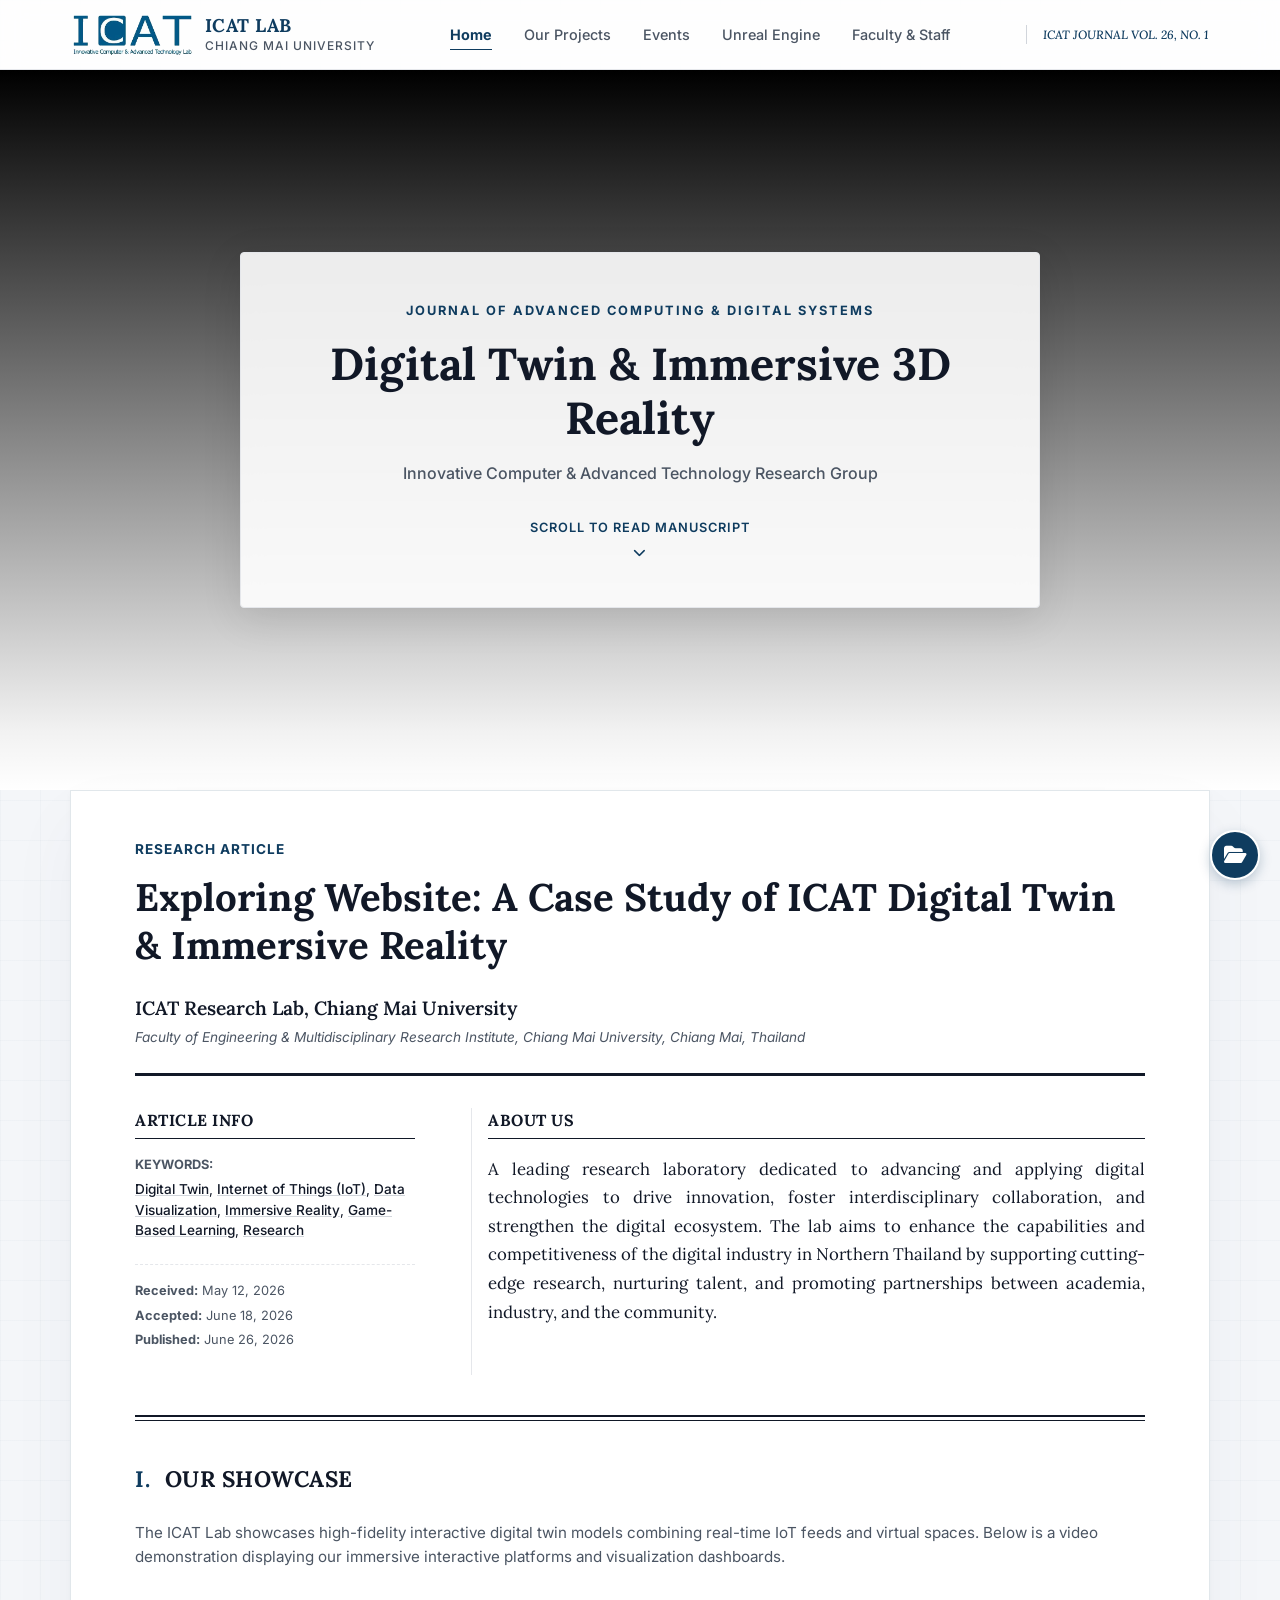
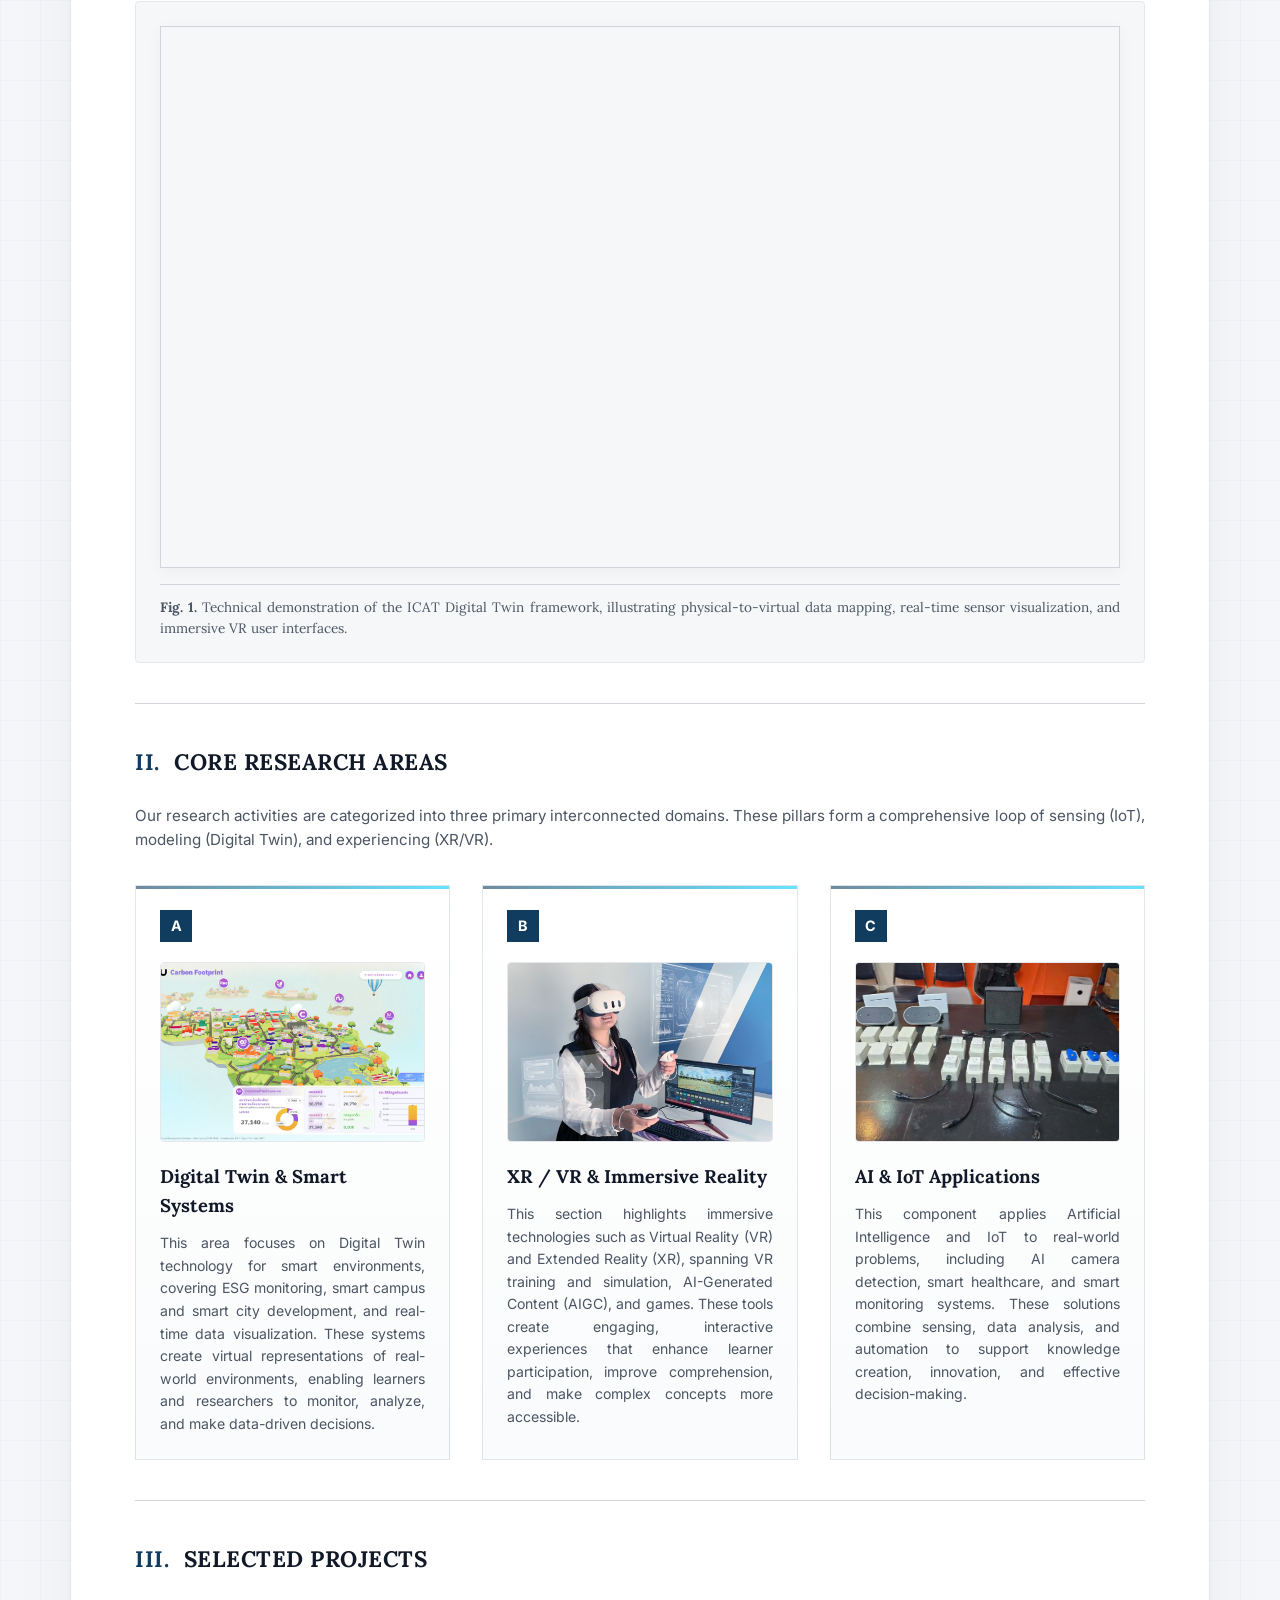
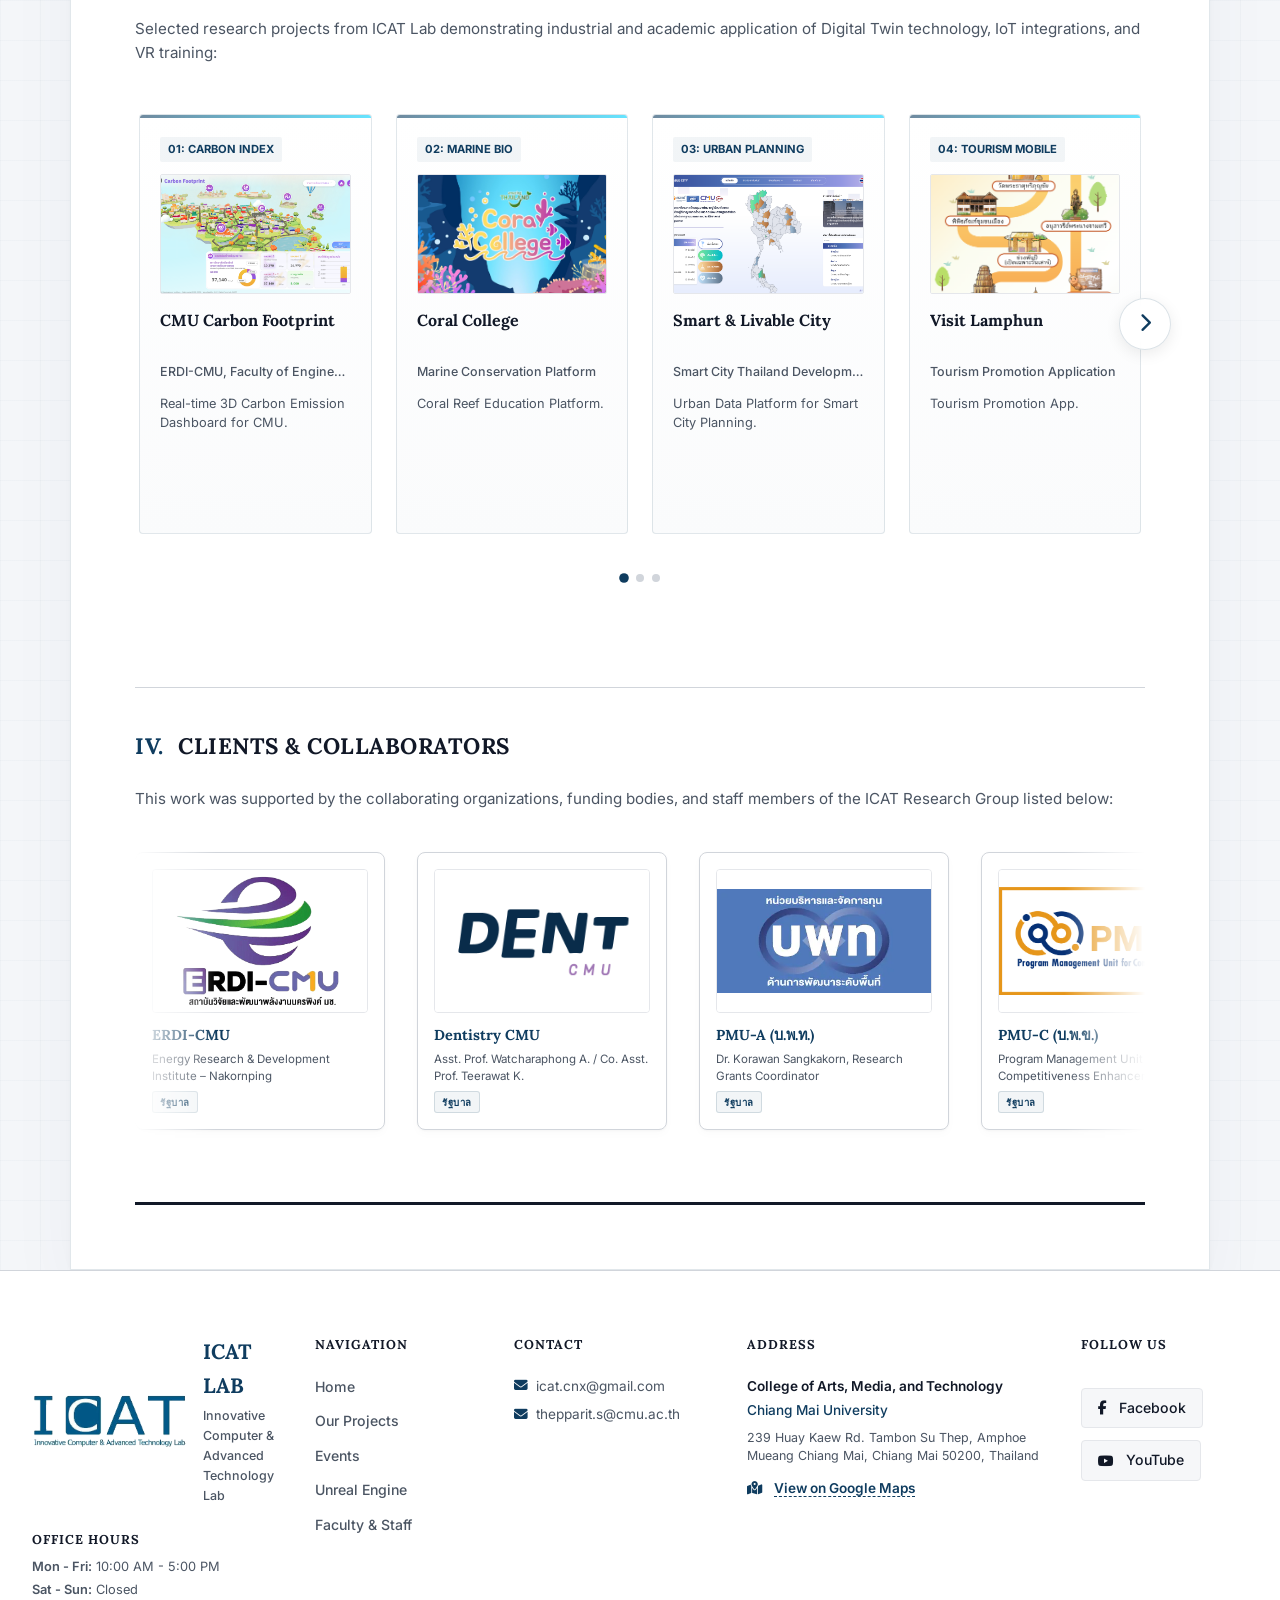
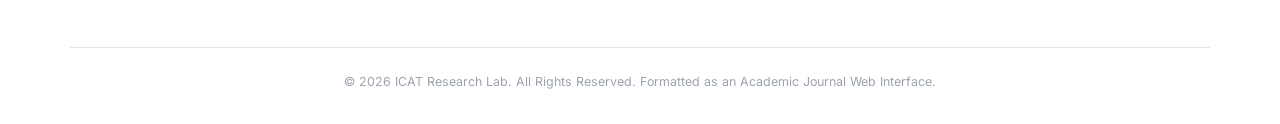
==== commit c55a7cc0: "PicUpdate_New" ====
--- a/index.html
+++ b/index.html
@@ -741,8 +741,11 @@
             <p>Innovative Computer & Advanced Technology Lab</p>
           </div>
         </div>
-        <div class="office-hours-block" style="margin-top: 1.5rem; font-size: 0.8rem; line-height: 1.5; color: var(--text-secondary);">
-          <h5 style="font-size: 0.8rem; font-weight: 700; letter-spacing: 1px; margin-bottom: 0.5rem; color: var(--text-primary); text-transform: uppercase;">Office Hours</h5>
+        <div class="office-hours-block"
+          style="margin-top: 1.5rem; font-size: 0.8rem; line-height: 1.5; color: var(--text-secondary);">
+          <h5
+            style="font-size: 0.8rem; font-weight: 700; letter-spacing: 1px; margin-bottom: 0.5rem; color: var(--text-primary); text-transform: uppercase;">
+            Office Hours</h5>
           <p style="margin-bottom: 0.25rem;"><span style="font-weight: 600;">Mon - Fri:</span> 10:00 AM - 5:00 PM</p>
           <p style="margin-bottom: 0;"><span style="font-weight: 600;">Sat - Sun:</span> Closed</p>
         </div>
@@ -766,11 +769,13 @@
         <div class="contact-emails" style="font-size: 0.8rem; line-height: 1.6; color: var(--text-secondary);">
           <p style="margin-bottom: 0.5rem; display: flex; align-items: center; gap: 0.5rem;">
             <i class="fa-solid fa-envelope" style="color: var(--academic-blue);"></i>
-            <a href="mailto:icat.cnx@gmail.com" style="color: inherit; text-decoration: none; word-break: break-all;">icat.cnx@gmail.com</a>
+            <a href="mailto:icat.cnx@gmail.com"
+              style="color: inherit; text-decoration: none; word-break: break-all;">icat.cnx@gmail.com</a>
           </p>
           <p style="margin-bottom: 0; display: flex; align-items: center; gap: 0.5rem;">
             <i class="fa-solid fa-envelope" style="color: var(--academic-blue);"></i>
-            <a href="mailto:thepparit.s@cmu.ac.th" style="color: inherit; text-decoration: none; word-break: break-all;">thepparit.s@cmu.ac.th</a>
+            <a href="mailto:thepparit.s@cmu.ac.th"
+              style="color: inherit; text-decoration: none; word-break: break-all;">thepparit.s@cmu.ac.th</a>
           </p>
         </div>
       </div>
@@ -786,7 +791,9 @@
           </p>
           <p style="margin-bottom: 0;">
             <i class="fa-solid fa-map-location-dot" style="margin-right: 0.5rem; color: var(--academic-blue);"></i>
-            <a href="https://maps.app.goo.gl/ENc3HKMGkkf6SFtN6" target="_blank" rel="noopener noreferrer" style="color: var(--academic-blue); font-weight: 600; text-decoration: none; border-bottom: 1px dashed var(--academic-blue);">View on Google Maps</a>
+            <a href="https://maps.app.goo.gl/ENc3HKMGkkf6SFtN6" target="_blank" rel="noopener noreferrer"
+              style="color: var(--academic-blue); font-weight: 600; text-decoration: none; border-bottom: 1px dashed var(--academic-blue);">View
+              on Google Maps</a>
           </p>
         </div>
       </div>
@@ -799,8 +806,8 @@
           <i class="fa-brands fa-facebook-f"></i>
           <span>Facebook</span>
         </a>
-        <a href="https://www.youtube.com/@ICATStudio-cnx" target="_blank"
-          rel="noopener noreferrer" class="social-icon youtube" aria-label="YouTube">
+        <a href="https://www.youtube.com/@ICATStudio-cnx" target="_blank" rel="noopener noreferrer"
+          class="social-icon youtube" aria-label="YouTube">
           <i class="fa-brands fa-youtube"></i>
           <span>YouTube</span>
         </a>
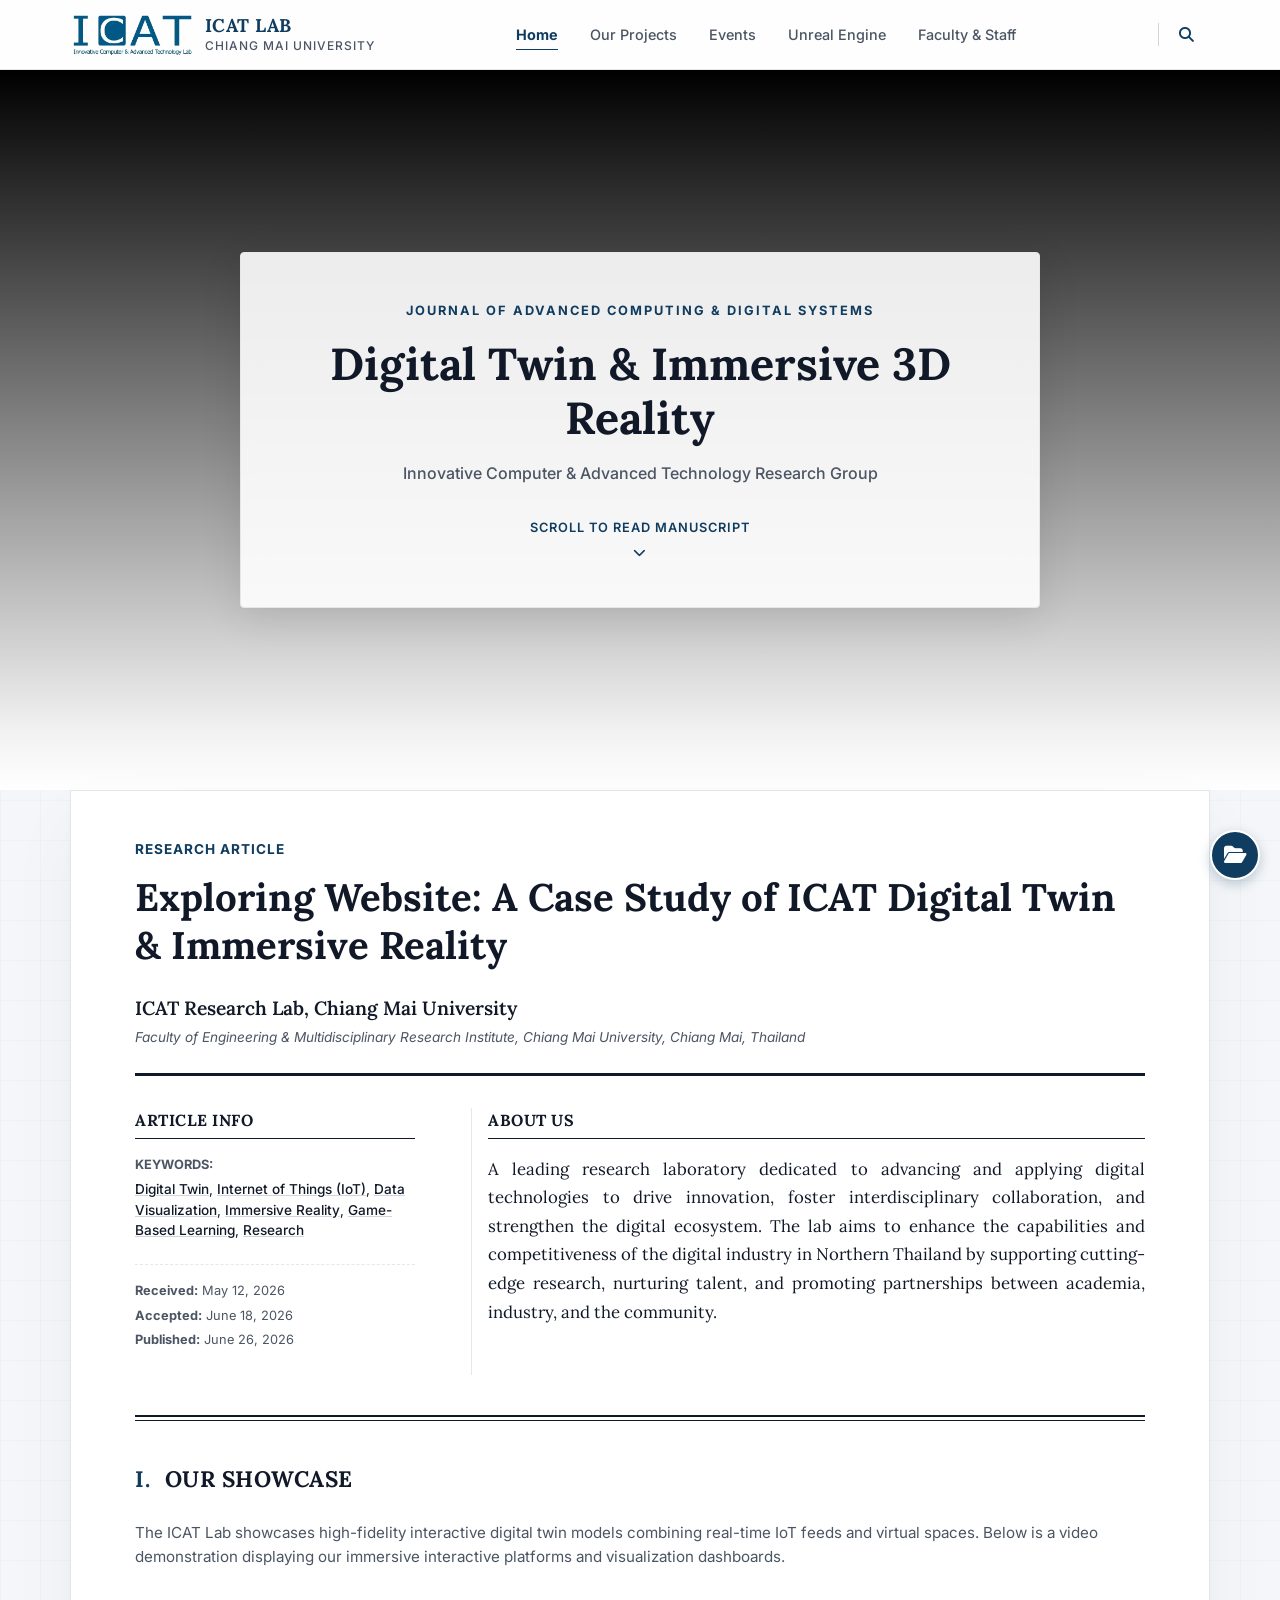
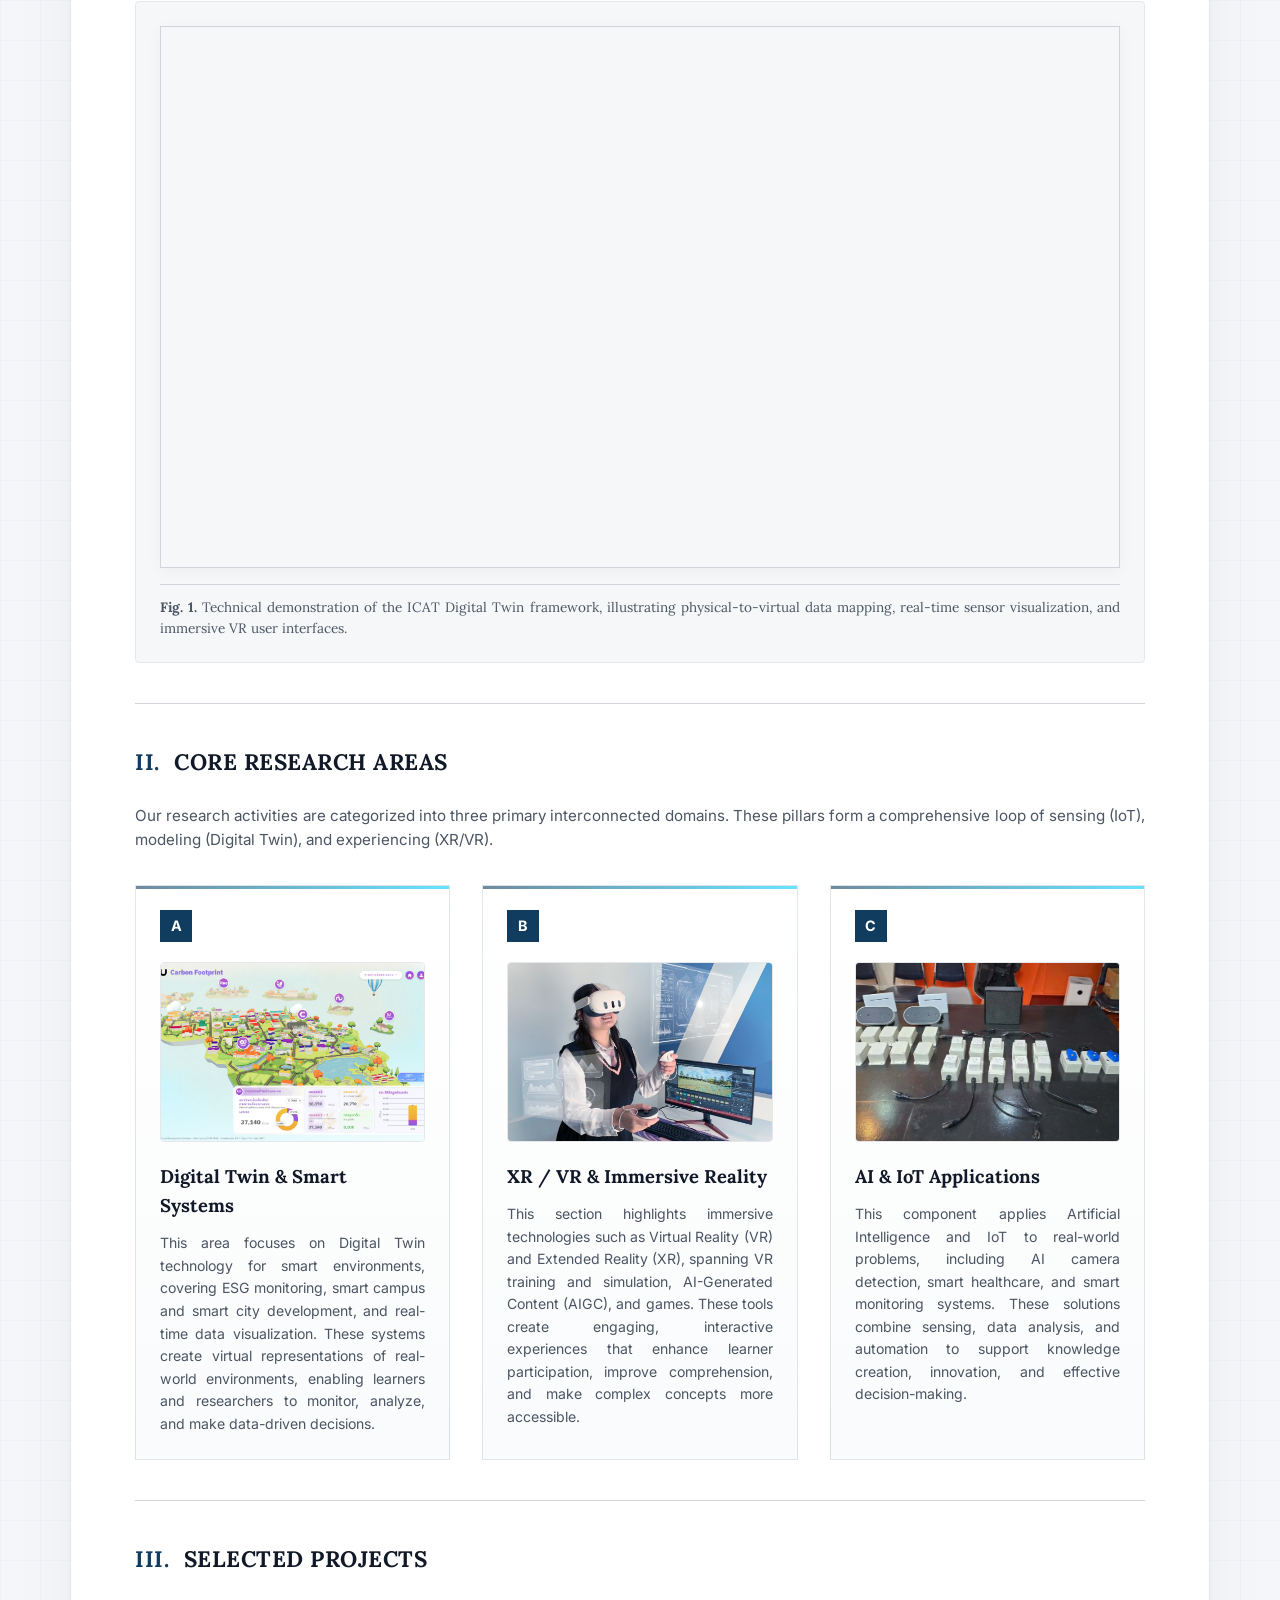
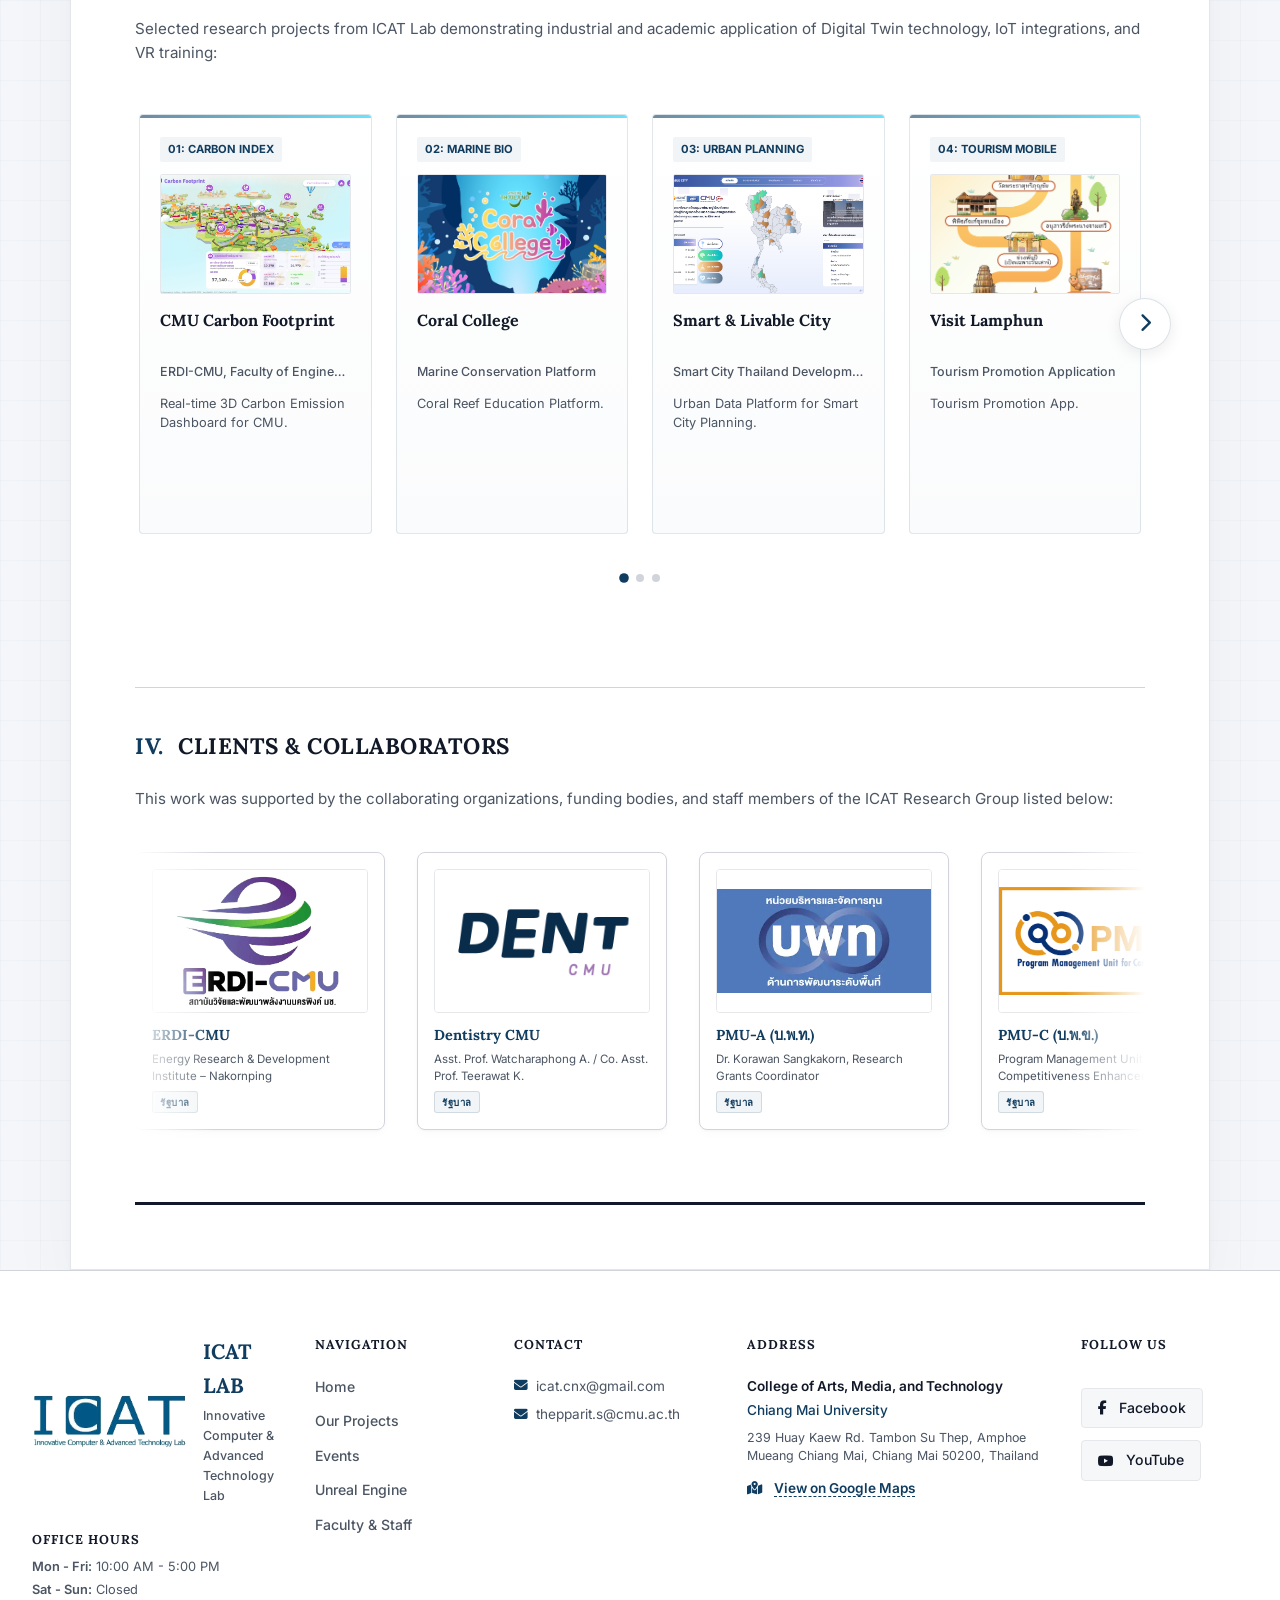
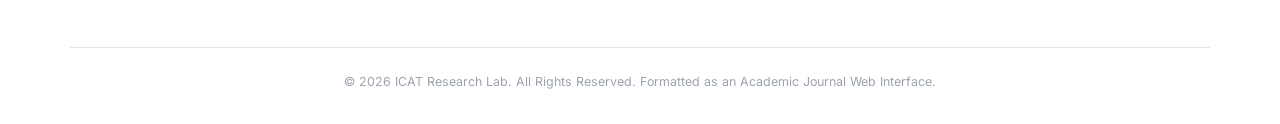
==== commit b5248707: "Chage_IconSearch_HUDiCon" ====
--- a/index.html
+++ b/index.html
@@ -44,8 +44,16 @@
         <a href="unreal.html" class="nav-item">Unreal Engine</a>
         <a href="staff.html" class="nav-item">Faculty & Staff</a>
       </nav>
-      <div class="journal-meta-tag">
-        <span>ICAT JOURNAL VOL. 26, NO. 1</span>
+      <div class="journal-search-container">
+        <button id="search-toggle-btn" class="search-toggle-btn" aria-label="Open Search">
+          <i class="fa-solid fa-magnifying-glass"></i>
+        </button>
+        <div id="search-input-wrapper" class="search-input-wrapper hidden">
+          <input type="text" id="site-search-input" placeholder="Type to search..." autocomplete="off">
+          <button id="search-clear-btn" class="search-clear-btn" aria-label="Clear Search">
+            <i class="fa-solid fa-xmark"></i>
+          </button>
+        </div>
       </div>
     </div>
   </header>
--- a/index.css
+++ b/index.css
@@ -167,6 +167,100 @@
   padding-left: 1rem;
 }
 
+.journal-search-container {
+  display: flex;
+  align-items: center;
+  gap: 0.5rem;
+  border-left: 1px solid var(--border-color);
+  padding-left: 1rem;
+  position: relative;
+  font-family: var(--font-sans);
+}
+
+.search-toggle-btn {
+  background: none;
+  border: none;
+  color: var(--academic-blue);
+  font-size: 0.95rem;
+  cursor: pointer;
+  padding: 0.25rem;
+  display: flex;
+  align-items: center;
+  justify-content: center;
+  transition: transform 0.2s ease, color 0.2s ease;
+}
+
+.search-toggle-btn:hover {
+  color: var(--text-primary);
+  transform: scale(1.1);
+}
+
+.search-input-wrapper {
+  display: flex;
+  align-items: center;
+  gap: 0.35rem;
+  background: var(--bg-secondary);
+  border: 1px solid var(--border-color);
+  border-radius: 2px;
+  padding: 0.2rem 0.6rem;
+  transition: all 0.3s cubic-bezier(0.4, 0, 0.2, 1);
+  width: 180px;
+  opacity: 1;
+  visibility: visible;
+  transform: translateX(0);
+}
+
+.search-input-wrapper.hidden {
+  width: 0;
+  padding: 0;
+  border-color: transparent;
+  background: transparent;
+  opacity: 0;
+  visibility: hidden;
+  pointer-events: none;
+  transform: translateX(10px);
+}
+
+#site-search-input {
+  background: none;
+  border: none;
+  outline: none;
+  font-size: 0.78rem;
+  color: var(--text-primary);
+  width: 100%;
+  padding: 0;
+}
+
+#site-search-input::placeholder {
+  color: var(--text-muted);
+}
+
+.search-clear-btn {
+  background: none;
+  border: none;
+  color: var(--text-muted);
+  font-size: 0.75rem;
+  cursor: pointer;
+  padding: 0.1rem;
+  display: flex;
+  align-items: center;
+  justify-content: center;
+  transition: color 0.15s ease;
+}
+
+.search-clear-btn:hover {
+  color: var(--text-primary);
+}
+
+/* Page search highlight style */
+.search-highlight {
+  background-color: rgba(255, 235, 59, 0.6) !important;
+  color: #000000 !important;
+  box-shadow: 0 1px 4px rgba(0, 0, 0, 0.1);
+  border-radius: 2px;
+  padding: 0 2px;
+}
+
 /* --- Hero Banner (YouTube video loop) --- */
 .hero-video-section {
   position: relative;
@@ -1569,11 +1663,11 @@
 .staff-dir-card {
   display: flex;
   align-items: center;
-  gap: 1.5rem;
+  gap: 1.25rem;
   background: linear-gradient(135deg, #ffffff 0%, #fafbfc 100%);
   border: 1px solid rgba(15, 60, 95, 0.1);
   border-radius: 8px;
-  padding: 1.5rem;
+  padding: 1.25rem 1.5rem;
   transition: all 0.3s ease;
   box-shadow: 0 4px 15px rgba(0,0,0,0.02);
 }
@@ -1585,11 +1679,11 @@
 }
 
 .staff-dir-picture-placeholder {
-  width: 80px;
-  height: 100px;
+  width: 100px;
+  height: 125px;
   background-color: rgba(15, 60, 95, 0.04);
-  border: 1px dashed rgba(15, 60, 95, 0.2);
-  border-radius: 4px;
+  border: 1px solid rgba(15, 60, 95, 0.15);
+  border-radius: 6px;
   display: flex;
   align-items: center;
   justify-content: center;
@@ -1598,12 +1692,21 @@
   font-weight: 600;
   color: var(--text-muted);
   font-family: var(--font-sans);
+  overflow: hidden;
+}
+
+.staff-dir-picture-placeholder img {
+  width: 100%;
+  height: 100%;
+  object-fit: cover;
+  display: block;
 }
 
 .staff-dir-details {
   display: flex;
   flex-direction: column;
-  gap: 0.25rem;
+  gap: 0.2rem;
+  padding-left: 0.5rem;
 }
 
 .staff-dir-name {
@@ -1612,6 +1715,7 @@
   font-weight: 700;
   color: var(--text-primary);
   margin: 0;
+  line-height: 1.3;
 }
 
 .staff-dir-role {
@@ -1621,6 +1725,7 @@
   text-transform: uppercase;
   letter-spacing: 0.5px;
   margin: 0;
+  line-height: 1.3;
 }
 
 .staff-dir-work {
@@ -1630,6 +1735,7 @@
   display: flex;
   align-items: center;
   gap: 0.35rem;
+  line-height: 1.3;
 }
 
 .staff-dir-work i {
@@ -1643,6 +1749,7 @@
   display: flex;
   align-items: center;
   gap: 0.35rem;
+  line-height: 1.3;
 }
 
 .staff-dir-email i {
@@ -2693,5 +2800,603 @@
   background-color: #ffffff;
 }
 
-
-
+/* ==========================================================================
+   RESPONSIVE LAYOUT OVERRIDES (iPhone 14 Pro, iPad Air, 1470x797)
+   ========================================================================== */
+
+/* Base hidden state for mobile nav toggle */
+.mobile-nav-toggle {
+  display: none;
+}
+
+/* 1470x797 Desktop Viewport Optimizations */
+@media (min-width: 1200px) and (max-height: 850px) {
+  .hero-video-section {
+    height: 70vh; /* Prevents hero banner from taking up too much vertical space on short screens */
+  }
+  .research-modal-panel {
+    max-height: 85vh;
+  }
+  .research-modal-header {
+    padding: 1.25rem 3rem 1rem 2rem;
+  }
+}
+
+/* Tablet Landscape and Small Desktop Viewport (<= 1024px, like iPad Air Landscape) */
+@media (max-width: 1024px) {
+  /* Navigation Bar Space Optimization */
+  .journal-meta-tag,
+  .journal-search-container {
+    display: none !important; /* Hide journal meta tag to avoid navbar overflow */
+  }
+  
+  .nav-container {
+    padding: 0 1.5rem;
+  }
+  
+  .nav-links {
+    gap: 1.25rem;
+  }
+
+  /* Research Grid wrapping logic */
+  .research-grid {
+    grid-template-columns: repeat(2, 1fr);
+    gap: 1.5rem;
+  }
+
+  /* Footer Layout Grid wrap */
+  .footer-container {
+    grid-template-columns: repeat(2, 1fr);
+    gap: 2.5rem 2rem;
+  }
+
+  /* Project details flex card */
+  .project-details-grid {
+    flex-direction: column;
+    padding: 2.5rem 1.5rem;
+  }
+
+  .project-details-text-side {
+    width: 100%;
+    max-width: 600px;
+    padding: 2rem;
+    margin: 0 auto;
+  }
+
+  /* Research Modal Tablet Landscape Adjustments */
+  .research-modal-panel {
+    max-width: 88%;
+  }
+
+  .research-pub-main {
+    align-items: flex-start;
+    text-align: left;
+  }
+
+  .research-pub-authors {
+    display: flex;
+    flex-wrap: wrap;
+    justify-content: flex-start;
+    gap: 0.5rem 1.5rem;
+  }
+
+  .research-pub-venue {
+    justify-content: flex-start;
+    text-align: left;
+  }
+
+  .research-pub-link-wrap {
+    justify-content: flex-start;
+  }
+}
+
+/* Tablet Portrait Viewport (<= 991px, like iPad Air Portrait) */
+@media (max-width: 991px) {
+  .paper-layout {
+    padding: 2.5rem 2.5rem;
+  }
+  
+  .hero-text-card {
+    padding: 2.5rem 3rem;
+  }
+
+  .hero-main-title {
+    font-size: 2.3rem;
+  }
+}
+
+/* Mobile Devices (<= 768px) */
+@media (max-width: 768px) {
+  .paper-layout {
+    padding: 2rem 1.5rem;
+  }
+
+  /* Dynamically injected Mobile Hamburger Menu styling */
+  .mobile-nav-toggle {
+    display: flex;
+    align-items: center;
+    justify-content: center;
+    background: transparent;
+    border: none;
+    font-size: 1.5rem;
+    color: var(--academic-blue);
+    cursor: pointer;
+    padding: 0.5rem;
+    transition: var(--transition-smooth);
+    z-index: 1001;
+  }
+
+  .mobile-nav-toggle:hover {
+    color: #0088cc;
+  }
+
+  /* Convert links to absolute overlay dropdown */
+  .nav-links {
+    display: none;
+    flex-direction: column;
+    position: absolute;
+    top: var(--navbar-height);
+    left: 0;
+    width: 100%;
+    background-color: rgba(255, 255, 255, 0.98);
+    border-bottom: 2px solid var(--academic-blue);
+    padding: 1.5rem 2rem;
+    gap: 1.25rem;
+    box-shadow: 0 10px 25px rgba(0, 0, 0, 0.08);
+    z-index: 999;
+    align-items: flex-start;
+  }
+
+  .nav-links.mobile-menu-open {
+    display: flex !important;
+  }
+
+  .nav-links .nav-item {
+    width: 100%;
+    padding: 0.5rem 0;
+    font-size: 1rem;
+    border-bottom: 1px solid var(--border-light);
+  }
+
+  .nav-links .nav-item:last-child {
+    border-bottom: none;
+  }
+
+  .nav-links .nav-item::after {
+    display: none; /* Hide hover line effect on mobile */
+  }
+
+  /* Research Grid column stack */
+  .research-grid {
+    grid-template-columns: 1fr;
+    gap: 1.5rem;
+  }
+
+  /* Footer Layout Column stack */
+  .footer-container {
+    grid-template-columns: 1fr;
+    gap: 2rem;
+  }
+
+  .footer-logo-office-block {
+    text-align: left;
+  }
+
+  .footer-logo-block {
+    justify-content: flex-start;
+  }
+}
+
+/* Small Mobiles & Specific Formats (<= 480px, like iPhone 14 Pro Portrait) */
+@media (max-width: 480px) {
+  .paper-layout {
+    padding: 1.5rem 1rem;
+  }
+
+  /* Hero Section adaptations for iPhone 14 Pro */
+  .hero-video-section {
+    height: 75vh;
+  }
+
+  .hero-text-card {
+    padding: 1.5rem 1.25rem;
+    width: 95%;
+  }
+
+  .hero-main-title {
+    font-size: 1.8rem;
+    line-height: 1.25;
+  }
+
+  .hero-author-list {
+    font-size: 0.85rem;
+    margin-bottom: 1.5rem;
+  }
+
+  .journal-prefix {
+    font-size: 0.72rem;
+    letter-spacing: 1px;
+  }
+
+  /* Project details modal/overlay on mobile */
+  .project-details-grid {
+    padding: 1.25rem 0.75rem;
+  }
+
+  .project-details-text-side {
+    padding: 1.5rem 1rem;
+    width: 100%;
+  }
+
+  .project-details-title {
+    font-size: 1.6rem;
+  }
+
+  .tech-specs-grid {
+    grid-template-columns: 1fr;
+    gap: 0.85rem;
+    padding: 1rem;
+  }
+
+  /* Staff Directory Cards Mobile wrapping */
+  .staff-dir-card {
+    flex-direction: column;
+    align-items: center;
+    text-align: center;
+    padding: 1.25rem;
+    gap: 1rem;
+  }
+
+  .staff-dir-picture-placeholder {
+    width: 110px;
+    height: 140px;
+    align-self: center;
+  }
+
+  .staff-dir-details {
+    padding-left: 0;
+  }
+
+  .staff-dir-work, .staff-dir-email {
+    justify-content: center;
+  }
+}
+
+/* ==========================================================================
+   STAFF CARD — CLICKABLE VARIANT
+   ========================================================================== */
+
+.staff-dir-card--clickable {
+  cursor: pointer;
+  position: relative;
+}
+
+.staff-dir-card--clickable:hover {
+  border-color: var(--academic-blue) !important;
+  box-shadow: 0 10px 30px rgba(15, 60, 95, 0.12) !important;
+  transform: translateY(-3px) !important;
+}
+
+/* ==========================================================================
+   RESEARCH PUBLICATIONS MODAL
+   ========================================================================== */
+
+/* --- Overlay Backdrop --- */
+.research-modal-overlay {
+  position: fixed;
+  inset: 0;
+  z-index: 10000;
+  background: rgba(10, 20, 35, 0.55);
+  backdrop-filter: blur(6px);
+  -webkit-backdrop-filter: blur(6px);
+  display: flex;
+  align-items: center;
+  justify-content: center;
+  padding: 2rem;
+  opacity: 0;
+  pointer-events: none;
+  transition: opacity 0.35s ease;
+}
+
+.research-modal-overlay.is-open {
+  opacity: 1;
+  pointer-events: all;
+}
+
+.research-modal-panel {
+  width: 100%;
+  max-width: 1100px;
+  max-height: 90vh;
+  background: #ffffff;
+  border-radius: 16px;
+  box-shadow: 0 10px 50px rgba(0, 0, 0, 0.25), 0 4px 15px rgba(15, 60, 95, 0.1);
+  display: flex;
+  flex-direction: column;
+  overflow: hidden;
+  transform: translateY(40px);
+  transition: transform 0.4s cubic-bezier(0.25, 1, 0.5, 1);
+}
+
+.research-modal-overlay.is-open .research-modal-panel {
+  transform: translateY(0);
+}
+
+.research-modal-header {
+  position: relative;
+  display: flex;
+  justify-content: center;
+  align-items: flex-start;
+  padding: 2rem 3.5rem 1.25rem 2rem;
+  border-bottom: 2px solid #111827;
+  flex-shrink: 0;
+  background: linear-gradient(135deg, #f7f9fc 0%, #eef2f7 100%);
+}
+
+.research-modal-header-center {
+  text-align: center;
+  flex: 1;
+}
+
+.research-modal-label {
+  display: inline-flex;
+  align-items: center;
+  gap: 0.4rem;
+  font-size: 0.7rem;
+  font-weight: 700;
+  letter-spacing: 1.5px;
+  text-transform: uppercase;
+  color: #0f3c5f;
+  background: rgba(15, 60, 95, 0.06);
+  border: 1px solid rgba(15, 60, 95, 0.2);
+  padding: 0.25rem 0.75rem;
+  border-radius: 30px;
+  margin-bottom: 0.6rem;
+}
+
+.research-modal-title {
+  font-family: 'Lora', Georgia, serif;
+  font-size: 1.65rem;
+  font-weight: 700;
+  color: #0f3c5f;
+  margin: 0 0 0.3rem 0;
+  line-height: 1.2;
+}
+
+.research-modal-subtitle {
+  font-size: 0.82rem;
+  color: #4b5563;
+  font-style: italic;
+  margin: 0;
+}
+
+.research-modal-close {
+  position: absolute;
+  top: 1.25rem;
+  right: 1.25rem;
+  width: 38px;
+  height: 38px;
+  border-radius: 50%;
+  background: rgba(255,255,255,0.9);
+  border: 1px solid #d1d5db;
+  color: #4b5563;
+  display: flex;
+  align-items: center;
+  justify-content: center;
+  cursor: pointer;
+  font-size: 1.05rem;
+  transition: all 0.25s ease;
+}
+
+.research-modal-close:hover {
+  background: #ef4444;
+  border-color: #ef4444;
+  color: #ffffff;
+  transform: rotate(90deg) scale(1.1);
+  box-shadow: 0 4px 14px rgba(239, 68, 68, 0.3);
+}
+
+.research-pub-list {
+  overflow-y: auto;
+  flex: 1;
+  padding: 0.25rem 0;
+}
+
+.research-pub-list::-webkit-scrollbar { width: 5px; }
+.research-pub-list::-webkit-scrollbar-track { background: #f6f7f9; }
+.research-pub-list::-webkit-scrollbar-thumb { background: rgba(15,60,95,0.2); border-radius: 3px; }
+.research-pub-list::-webkit-scrollbar-thumb:hover { background: rgba(15,60,95,0.4); }
+
+.research-pub-item {
+  position: relative;
+  padding: 1.5rem 2rem;
+  border-bottom: 1px solid #e5e7eb;
+  transition: background 0.2s ease;
+}
+
+/* Glowing left indicator bar */
+.research-pub-item::before {
+  content: '';
+  position: absolute;
+  left: 0;
+  top: 10%;
+  bottom: 10%;
+  width: 5px;
+  background: #0088cc;
+  border-radius: 0 4px 4px 0;
+  opacity: 0;
+  transform: scaleY(0.5);
+  box-shadow: 0 0 12px 2px rgba(0, 136, 204, 0.6);
+  transition: all 0.3s cubic-bezier(0.25, 1, 0.5, 1);
+}
+
+.research-pub-item:hover::before {
+  opacity: 1;
+  transform: scaleY(1);
+}
+
+.research-pub-item:last-child { border-bottom: none; }
+.research-pub-item:hover { background: rgba(15, 60, 95, 0.02); }
+
+.research-pub-main { 
+  display: flex;
+  flex-direction: column;
+  align-items: center;
+  text-align: center;
+  width: 100%;
+}
+
+.research-pub-date-badge {
+  display: inline-flex;
+  align-items: center;
+  gap: 0.4rem;
+  font-family: 'Inter', sans-serif;
+  font-size: 0.72rem;
+  font-weight: 700;
+  color: #0f3c5f;
+  background: rgba(15, 60, 95, 0.08);
+  padding: 0.25rem 0.75rem;
+  border-radius: 20px;
+  margin-bottom: 0.85rem;
+  text-transform: uppercase;
+  letter-spacing: 0.5px;
+}
+
+.research-pub-date-badge i {
+  font-size: 0.75rem;
+}
+
+.research-pub-title {
+  font-family: 'Lora', Georgia, serif;
+  font-size: 1.15rem;
+  font-weight: 700;
+  color: #0f3c5f;
+  margin: 0 0 0.6rem 0;
+  line-height: 1.4;
+  max-width: 850px;
+}
+
+.research-pub-authors {
+  display: flex;
+  flex-wrap: wrap;
+  justify-content: center;
+  align-items: center;
+  gap: 0.6rem 1.5rem;
+  font-size: 0.85rem;
+  font-weight: 700;
+  color: #111827;
+  margin: 0.5rem auto 1rem auto;
+  line-height: 1.4;
+  max-width: 960px;
+  width: 100%;
+}
+
+.research-pub-authors span {
+  display: inline-flex;
+  align-items: center;
+  gap: 0.4rem;
+  white-space: nowrap;
+}
+
+.research-pub-authors i { color: #0f3c5f; margin-top: 0.2rem; font-size: 0.75rem; }
+
+.research-pub-meta { margin-bottom: 0.85rem; }
+
+.research-pub-venue {
+  display: inline-flex;
+  align-items: center;
+  justify-content: center;
+  gap: 0.4rem;
+  font-size: 0.76rem;
+  color: #4b5563;
+  line-height: 1.45;
+}
+
+.research-pub-venue i { color: rgba(15, 60, 95, 0.45); font-size: 0.7rem; }
+
+.research-pub-abstract-box {
+  background: transparent;
+  border: none;
+  padding: 0;
+  margin: 0 auto 1rem auto;
+  max-width: 850px;
+}
+
+.research-pub-abstract {
+  font-size: 0.76rem;
+  line-height: 1.55;
+  color: #6b7280;
+  margin: 0;
+  text-align: left;
+}
+
+.research-pub-link-wrap {
+  display: flex;
+  justify-content: center;
+  margin-top: 0.2rem;
+}
+
+.research-pub-link {
+  display: inline-flex;
+  align-items: center;
+  gap: 0.5rem;
+  font-size: 0.8rem;
+  font-weight: 700;
+  color: #ffffff;
+  background: #0f3c5f;
+  text-decoration: none;
+  padding: 0.45rem 1.35rem;
+  border-radius: 30px;
+  border: 1.5px solid #0f3c5f;
+  transition: all 0.22s ease;
+}
+
+.research-pub-link:hover {
+  background: #0088cc;
+  border-color: #0088cc;
+  transform: translateY(-1px);
+  box-shadow: 0 5px 14px rgba(0, 136, 204, 0.28);
+}
+
+.research-pub-link i { font-size: 0.72rem; transition: transform 0.2s ease; }
+.research-pub-link:hover i { transform: translate(2px, -2px); }
+
+/* Responsive Layout for Modal */
+/* Tablet Portrait Viewport (<= 991px) */
+@media (max-width: 991px) {
+  .research-modal-overlay { padding: 1.5rem; }
+  .research-modal-panel { max-width: 90%; }
+  .research-modal-header { padding: 1.5rem 2.5rem 1rem 2rem; }
+  .research-pub-item { padding: 1.25rem 1.75rem; }
+
+
+}
+
+/* Mobile Devices (<= 768px) */
+@media (max-width: 768px) {
+  .research-modal-overlay { padding: 1.5rem; }
+  .research-modal-panel { max-width: 100%; max-height: 94vh; border-radius: 12px; }
+  .research-modal-header { padding: 1.25rem 4.5rem 0.85rem 1.5rem; }
+  .research-modal-title { font-size: 1.35rem; }
+  .research-pub-title { font-size: 1.1rem; }
+  .research-pub-item { padding: 1.25rem 1.5rem; }
+}
+
+/* Small Mobiles (<= 480px) */
+@media (max-width: 480px) {
+  .research-modal-overlay { padding: 0.75rem; }
+  .research-modal-panel { max-height: 95vh; }
+  .research-modal-header { padding: 1rem 4rem 0.75rem 1rem; }
+  .research-modal-title { font-size: 1.2rem; }
+  .research-pub-title { font-size: 1.05rem; }
+  .research-pub-item { padding: 1.15rem 1.15rem; }
+  
+  .research-modal-close {
+    width: 34px;
+    height: 34px;
+    top: 1rem;
+    right: 1rem;
+    font-size: 0.95rem;
+  }
+  
+
+}
